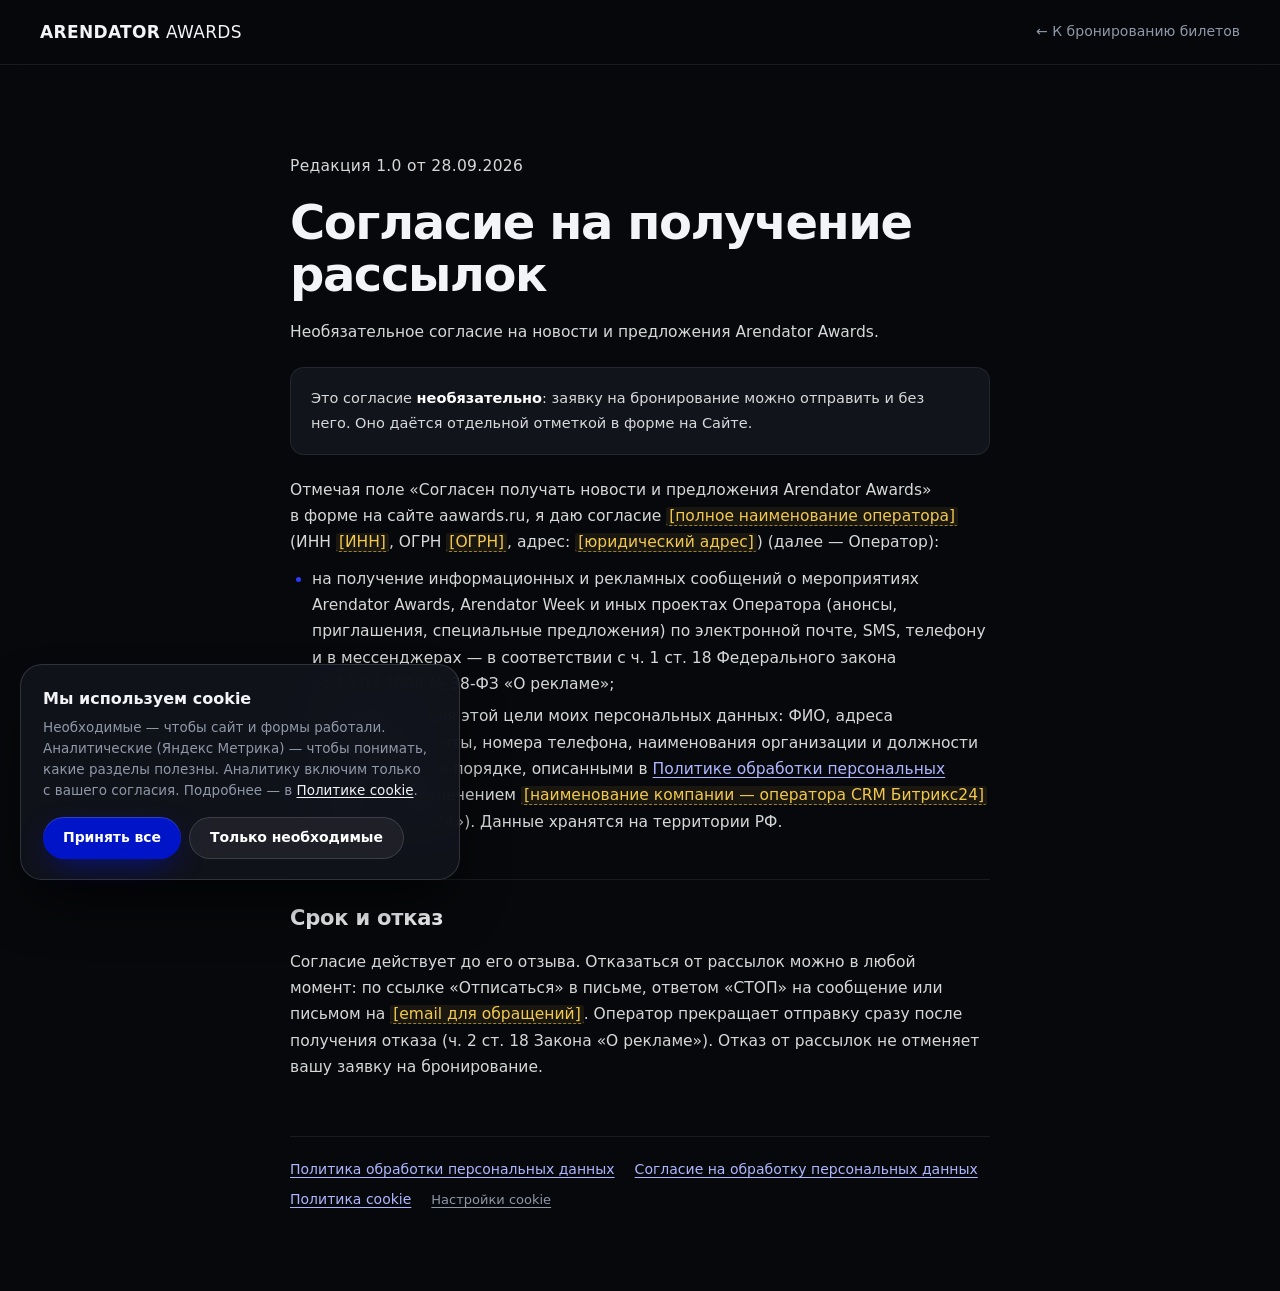
==== legal/consent-ads.html @ 848f4c1f "Выбор зоны вместо стола; персональные данные по 152-ФЗ (ред. 2025–2026) Схема: - клик по столу или ф" ====
<!doctype html>
<html lang="ru" data-legal-base="">
<head>
  <meta charset="utf-8">
  <meta name="viewport" content="width=device-width, initial-scale=1, viewport-fit=cover">
  <title>Согласие на получение рассылок — Arendator Awards</title>
  <meta name="robots" content="index, follow">
  <meta name="theme-color" content="#07080B">
  <link rel="stylesheet" href="../assets/css/style.css">
</head>
<body class="aa-body">
<div class="aa">
  <header class="aa-doc-top">
    <div class="aa-container">
      <a class="aa-nav__logo" href="../index.html"><span class="aa-nav__logo-text"><b>Arendator</b> Awards</span></a>
      <a class="aa-doc-back" href="../index.html">← К бронированию билетов</a>
    </div>
  </header>

  <main class="aa-doc">
    <p class="aa-doc__meta">Редакция <span class="aa-fill" data-op="docsVersion">[1.0]</span> от <span class="aa-fill" data-op="docsDate">[дата]</span></p>
    <h1>Согласие на&nbsp;получение рассылок</h1>
    <p class="aa-doc__lead">Необязательное согласие на&nbsp;новости и&nbsp;предложения Arendator Awards.</p>

    <div class="aa-doc__box"><p>Это согласие <strong>необязательно</strong>: заявку на&nbsp;бронирование можно отправить и&nbsp;без него. Оно даётся отдельной отметкой в&nbsp;форме на&nbsp;Сайте.</p></div>

    <p>Отмечая поле «Согласен получать новости и&nbsp;предложения Arendator Awards» в&nbsp;форме на&nbsp;сайте <span class="aa-fill" data-op="site">[aawards.ru]</span>, я даю согласие <span class="aa-fill" data-op="name">[полное наименование оператора]</span> (ИНН <span class="aa-fill" data-op="inn">[ИНН]</span>, ОГРН <span class="aa-fill" data-op="ogrn">[ОГРН]</span>, адрес: <span class="aa-fill" data-op="address">[юридический адрес]</span>) (далее — Оператор):</p>
    <ul>
      <li>на&nbsp;получение информационных и&nbsp;рекламных сообщений о&nbsp;мероприятиях Arendator Awards, Arendator Week и&nbsp;иных проектах Оператора (анонсы, приглашения, специальные предложения) по&nbsp;электронной почте, SMS, телефону и&nbsp;в&nbsp;мессенджерах — в&nbsp;соответствии с&nbsp;ч.&nbsp;1 ст.&nbsp;18 Федерального закона от&nbsp;13.03.2006 №&nbsp;38-ФЗ «О&nbsp;рекламе»;</li>
      <li>на&nbsp;обработку для этой цели моих персональных данных: ФИО, адреса электронной почты, номера телефона, наименования организации и&nbsp;должности — способами и&nbsp;в&nbsp;порядке, описанными в&nbsp;<a href="privacy.html">Политике обработки персональных данных</a>, с&nbsp;привлечением <span class="aa-fill" data-op="crmProcessor">[наименование компании — оператора CRM Битрикс24]</span> (CRM «Битрикс24»). Данные хранятся на&nbsp;территории РФ.</li>
    </ul>

    <h2>Срок и&nbsp;отказ</h2>
    <p>Согласие действует до&nbsp;его отзыва. Отказаться от&nbsp;рассылок можно в&nbsp;любой момент: по&nbsp;ссылке «Отписаться» в&nbsp;письме, ответом «СТОП» на&nbsp;сообщение или письмом на&nbsp;<span class="aa-fill" data-op="email">[email для обращений]</span>. Оператор прекращает отправку сразу после получения отказа (ч.&nbsp;2 ст.&nbsp;18 Закона «О&nbsp;рекламе»). Отказ от&nbsp;рассылок не&nbsp;отменяет вашу заявку на&nbsp;бронирование.</p>

    <nav class="aa-doc__nav" aria-label="Другие документы"><a href="privacy.html">Политика обработки персональных данных</a> <a href="consent.html">Согласие на обработку персональных данных</a> <a href="cookies.html">Политика cookie</a> <button type="button" data-cookie-settings class="aa-pick__reset" style="margin:0">Настройки cookie</button></nav>
  </main>
</div>
<script src="../assets/js/config.js"></script>
<script src="../assets/js/consent.js"></script>
</body>
</html>
---- assets/css/style.css ----
/* ==========================================================================
   ARENDATOR AWARDS — лендинг билетов
   Палитра взята из текущего сайта: фирменный синий #0015C8, чёрный #010101/#171717,
   шрифт Manrope. Сектора зала: красный / зелёный / жёлтый (по ТЗ).
   ========================================================================== */

/* Шрифт Manrope (OFL) хранится локально — без запросов к Google Fonts */
@font-face {
  font-family: 'Manrope'; font-style: normal; font-display: swap; font-weight: 200 800;
  src: url('../fonts/manrope-cyrillic-wght-normal.woff2') format('woff2-variations'), url('../fonts/manrope-cyrillic-wght-normal.woff2') format('woff2');
  unicode-range: U+0301, U+0400-045F, U+0490-0491, U+04B0-04B1, U+2116;
}
@font-face {
  font-family: 'Manrope'; font-style: normal; font-display: swap; font-weight: 200 800;
  src: url('../fonts/manrope-latin-wght-normal.woff2') format('woff2-variations'), url('../fonts/manrope-latin-wght-normal.woff2') format('woff2');
  unicode-range: U+0000-00FF, U+0131, U+0152-0153, U+02BB-02BC, U+02C6, U+02DA, U+02DC, U+0304, U+0308, U+0329, U+2000-206F, U+20AC, U+2122, U+2191, U+2193, U+2212, U+2215, U+FEFF, U+FFFD;
}

/*
   Все классы — с префиксом aa-, базовые сбросы — внутри обёртки .aa.
   Поэтому лендинг можно вставить в layout основного сайта (Bootstrap) без конфликтов:
   он не трогает шапку/подвал сайта, а стили сайта не ломают лендинг.
*/
.aa {
  /* бренд */
  --blue: #0015C8;          /* фирменный синий (кнопки на текущем сайте) */
  --blue-hi: #2A3CFF;       /* тот же синий, осветлённый для тёмного фона */
  --blue-glow: rgba(42, 60, 255, .35);

  /* поверхности */
  --bg: #07080B;
  --bg-2: #0C0E14;
  --surface: #12141C;
  --surface-2: #181B25;
  --line: rgba(255, 255, 255, .08);
  --line-2: rgba(255, 255, 255, .14);

  /* текст */
  --text: #F3F4F7;
  --muted: #9097A8;
  --dim: #5E6475;

  /* сектора зала */
  --red: #E8A0A5;     /* Бизнес — цвета взяты с утверждённой схемы рассадки */
  --green: #ADC898;   /* ВИП */
  --yellow: #FEF1AF;  /* Персональные */
  --error: #FF6B72;

  /* светлые поверхности (попап оплаты) */
  --paper: #FFFFFF;
  --ink: #010101;

  --radius: 22px;
  --radius-sm: 14px;
  --container: 1280px;
  --gutter: clamp(16px, 4vw, 40px);
  --section: clamp(80px, 10vw, 144px);

  --ease: cubic-bezier(.22, 1, .36, 1);        /* мягкий «expo out» */
  --ease-in-out: cubic-bezier(.65, 0, .35, 1);

  --font: 'Manrope', system-ui, -apple-system, 'Segoe UI', Roboto, Arial, sans-serif;
}

/* ---------- база (только внутри .aa) ---------- */
.aa-body { margin: 0; background: #07080B; }       /* только для отдельной страницы (index.html) */
html { scroll-behavior: smooth; scroll-padding-top: 84px; }
.aa {
  background: var(--bg);
  color: var(--text);
  font-family: var(--font);
  font-size: 16px;
  line-height: 1.55;
  -webkit-text-size-adjust: 100%;
  -webkit-font-smoothing: antialiased;
  -moz-osx-font-smoothing: grayscale;
  text-rendering: optimizeLegibility;
  overflow-x: clip;
}
.aa, .aa *, .aa *::before, .aa *::after { box-sizing: border-box; }
.aa [hidden] { display: none !important; }
/* :where() — нулевая специфичность: сбросы не перебивают стили формы оплаты, подгружаемой в попап */
:where(.aa) img, :where(.aa) video, :where(.aa) svg { display: block; max-width: 100%; }
:where(.aa) button { font: inherit; color: inherit; background: none; border: 0; cursor: pointer; padding: 0; }
:where(.aa) :is(h1, h2, h3, p, ol, ul, dl, dd, figure, blockquote) { margin: 0; padding: 0; }
:where(.aa) :is(ol, ul) { list-style: none; }
.aa a, .aa a:hover { color: inherit; text-decoration: none; }
.aa ::selection { background: var(--blue-hi); color: #fff; }
.aa :focus-visible { outline: 2px solid var(--blue-hi); outline-offset: 3px; border-radius: 6px; }

.aa-container { width: 100%; max-width: calc(var(--container) + var(--gutter) * 2); margin: 0 auto; padding: 0 var(--gutter); }
.aa-visually-hidden { position: absolute !important; width: 1px; height: 1px; overflow: hidden; clip: rect(0 0 0 0); white-space: nowrap; }

/* ---------- типографика ---------- */
.aa-eyebrow {
  display: inline-flex; align-items: center; gap: 10px;
  font-size: 13px; font-weight: 600; letter-spacing: .14em; text-transform: uppercase;
  color: var(--muted);
  margin-bottom: 22px;
}
.aa-eyebrow--light { color: rgba(255, 255, 255, .72); }
.aa-eyebrow .aa-dot {
  width: 8px; height: 8px; border-radius: 50%; background: var(--blue-hi);
  box-shadow: 0 0 0 0 var(--blue-glow);
  animation: pulse 2.4s var(--ease) infinite;
}
@keyframes pulse { 0% { box-shadow: 0 0 0 0 rgba(42, 60, 255, .6); } 70%, 100% { box-shadow: 0 0 0 12px rgba(42, 60, 255, 0); } }

.aa-h2 {
  font-size: clamp(34px, 5.2vw, 72px);
  line-height: 1.02;
  letter-spacing: -.035em;
  font-weight: 700;
  text-wrap: balance;
}
.aa-lead { font-size: clamp(16px, 1.35vw, 19px); line-height: 1.6; color: var(--muted); max-width: 56ch; }

.aa-section { padding: var(--section) 0; position: relative; }
.aa-section__head { margin-bottom: clamp(48px, 6vw, 80px); max-width: 880px; }
.aa-section__head .aa-lead { margin-top: 24px; }
.aa-section__head--center { text-align: center; margin-left: auto; margin-right: auto; }
.aa-section__head--row { max-width: none; display: flex; justify-content: space-between; align-items: flex-end; gap: 40px; flex-wrap: wrap; }
.aa-section__head--row > div { max-width: 760px; }
.aa-section__aside { max-width: 380px; }

/* ---------- кнопки ---------- */
.aa-btn {
  --h: 52px;
  position: relative; isolation: isolate; overflow: hidden;
  display: inline-flex; align-items: center; justify-content: center; gap: 12px;
  height: var(--h); padding: 0 28px;
  border-radius: 999px;
  font-size: 15px; font-weight: 600; letter-spacing: -.005em; white-space: nowrap;
  transition: transform .5s var(--ease), background-color .4s var(--ease), color .4s var(--ease), border-color .4s var(--ease), box-shadow .5s var(--ease);
}
.aa-btn::before { /* заливка «снизу вверх» при наведении */
  content: ""; position: absolute; inset: 0; z-index: -1;
  border-radius: inherit;
  transform: translateY(101%); transition: transform .55s var(--ease);
}
.aa-btn:hover::before { transform: translateY(0); }
.aa-btn:active { transform: scale(.98); }
.aa-btn--sm { --h: 42px; padding: 0 20px; font-size: 14px; }
.aa-btn--lg { --h: 60px; padding: 0 34px; font-size: 16px; }
.aa-btn--block { width: 100%; }

.aa-btn--primary { background: var(--blue); color: #fff; box-shadow: 0 10px 30px -10px rgba(0, 21, 200, .8), inset 0 1px 0 rgba(255, 255, 255, .18); }
.aa-btn--primary::before { background: var(--blue-hi); }
.aa-btn--primary:hover { box-shadow: 0 16px 44px -12px rgba(42, 60, 255, .9), inset 0 1px 0 rgba(255, 255, 255, .2); }

.aa-btn--light { background: var(--text); color: var(--ink); }
.aa-btn--light::before { background: #fff; }

.aa-btn--white { background: #fff; color: var(--blue); }
.aa-btn--white::before { background: var(--ink); }
.aa-btn--white:hover { color: #fff; }

.aa-btn--ghost { background: rgba(255, 255, 255, .06); color: #fff; border: 1px solid var(--line-2); backdrop-filter: blur(12px); -webkit-backdrop-filter: blur(12px); }
.aa-btn--ghost::before { background: rgba(255, 255, 255, .1); }

.aa-btn--outline { color: #fff; border: 1px solid var(--line-2); }
.aa-btn--outline::before { background: #fff; }
.aa-btn--outline:hover { color: var(--ink); border-color: #fff; }

.aa-btn__arrow { width: 18px; height: 18px; fill: none; stroke: currentColor; stroke-width: 1.8; stroke-linecap: round; stroke-linejoin: round; transition: transform .5s var(--ease); }
.aa-btn:hover .aa-btn__arrow { transform: translateX(4px); }

.aa-btn.is-loading { pointer-events: none; opacity: .7; }

/* ---------- прогресс чтения ---------- */
.aa-progress { position: fixed; inset: 0 0 auto; height: 2px; z-index: 120; pointer-events: none; }
.aa-progress span { display: block; height: 100%; width: 100%; transform-origin: 0 50%; transform: scaleX(var(--p, 0)); background: linear-gradient(90deg, var(--blue), var(--blue-hi)); }

/* ---------- навигация ---------- */
.aa-nav {
  position: fixed; inset: 0 0 auto; z-index: 100;
  transition: background-color .5s var(--ease), border-color .5s var(--ease), transform .6s var(--ease);
  border-bottom: 1px solid transparent;
}
.aa-nav.is-scrolled {
  background: rgba(7, 8, 11, .72);
  backdrop-filter: saturate(160%) blur(18px); -webkit-backdrop-filter: saturate(160%) blur(18px);
  border-bottom-color: var(--line);
}
.aa-nav.is-hidden { transform: translateY(-100%); }
.aa-nav__inner { display: flex; align-items: center; gap: 32px; height: 76px; }
.aa-nav__logo { display: inline-flex; align-items: center; gap: 12px; flex-shrink: 0; }
.aa-nav__logo-img { height: 34px; width: auto; }
.aa-nav__logo-img + .aa-nav__logo-text { display: none; }
.aa-nav__logo-text { font-size: 17px; letter-spacing: .02em; text-transform: uppercase; font-weight: 500; }
.aa-nav__logo-text b { font-weight: 800; }
.aa-nav__menu { display: flex; gap: 32px; margin-left: auto; font-size: 14px; font-weight: 500; color: rgba(255, 255, 255, .78); }
.aa-nav__menu a { position: relative; padding: 6px 0; transition: color .3s; }
.aa-nav__menu a::after { content: ""; position: absolute; left: 0; right: 0; bottom: 0; height: 1px; background: currentColor; transform: scaleX(0); transform-origin: right; transition: transform .5s var(--ease); }
.aa-nav__menu a:hover { color: #fff; }
.aa-nav__menu a:hover::after { transform: scaleX(1); transform-origin: left; }
.aa-nav__burger { display: none; width: 44px; height: 44px; position: relative; margin-left: 4px; }
.aa-nav__burger span { position: absolute; left: 11px; right: 11px; height: 1.5px; background: #fff; transition: transform .5s var(--ease), top .5s var(--ease); }
.aa-nav__burger span:first-child { top: 18px; }
.aa-nav__burger span:last-child { top: 25px; }
.aa-nav.is-open .aa-nav__burger span:first-child { top: 21.5px; transform: rotate(45deg); }
.aa-nav.is-open .aa-nav__burger span:last-child { top: 21.5px; transform: rotate(-45deg); }

/* ==========================================================================
   01 · HERO
   ========================================================================== */
.aa-hero {
  position: relative; min-height: 100vh; min-height: 100svh;
  display: flex; flex-direction: column; justify-content: flex-end;
  padding: 140px 0 0; overflow: hidden; isolation: isolate;
}
.aa-hero__media { position: absolute; inset: 0; z-index: -3; }
.aa-hero__media img {
  width: 100%; height: 100%; object-fit: cover;
  transform: scale(1.12); transform-origin: 50% 40%;
  animation: heroZoom 2.8s var(--ease) .1s forwards;
  will-change: transform;
}
@keyframes heroZoom { to { transform: scale(1.02); } }
.aa-hero__veil {
  position: absolute; inset: 0; z-index: -2;
  background:
    radial-gradient(120% 70% at 85% 0%, rgba(0, 21, 200, .38), transparent 60%),
    linear-gradient(180deg, rgba(7, 8, 11, .55) 0%, rgba(7, 8, 11, .25) 35%, rgba(7, 8, 11, .85) 78%, var(--bg) 100%);
}
.aa-hero__grain {
  position: absolute; inset: -50%; z-index: -1; opacity: .07; pointer-events: none;
  background-image: url("data:image/svg+xml,%3Csvg xmlns='http://www.w3.org/2000/svg' width='160' height='160'%3E%3Cfilter id='n'%3E%3CfeTurbulence type='fractalNoise' baseFrequency='.85' numOctaves='3' stitchTiles='stitch'/%3E%3C/filter%3E%3Crect width='100%25' height='100%25' filter='url(%23n)'/%3E%3C/svg%3E");
  animation: grain 1.2s steps(6) infinite;
}
@keyframes grain {
  0% { transform: translate(0, 0); } 20% { transform: translate(-3%, 2%); } 40% { transform: translate(2%, -3%); }
  60% { transform: translate(-2%, -1%); } 80% { transform: translate(3%, 3%); } 100% { transform: translate(0, 0); }
}
.aa-hero__content { padding-bottom: clamp(48px, 8vh, 96px); }
.aa-hero__eyebrow { color: rgba(255, 255, 255, .85); }
.aa-hero__title {
  font-size: clamp(48px, 10.4vw, 168px);
  line-height: .9; letter-spacing: -.055em; font-weight: 800;
  max-width: 12ch;
}
.aa-hero__title em {
  font-style: normal; font-weight: 300;
  background: linear-gradient(100deg, #fff 10%, #9aa4ff 60%, var(--blue-hi) 100%);
  -webkit-background-clip: text; background-clip: text; color: transparent;
}
.aa-hero__lead { margin-top: 28px; max-width: 560px; font-size: clamp(16px, 1.5vw, 20px); color: rgba(255, 255, 255, .78); line-height: 1.55; }
.aa-hero__actions { display: flex; gap: 12px; flex-wrap: wrap; margin-top: 40px; }

.aa-hero__bar {
  display: flex; align-items: center; gap: clamp(24px, 5vw, 72px);
  padding-top: 26px; padding-bottom: 30px;
  border-top: 1px solid var(--line-2);
}
.aa-hero__stat { display: flex; align-items: baseline; gap: 12px; }
.aa-hero__stat-k { font-size: clamp(20px, 2vw, 26px); font-weight: 700; letter-spacing: -.02em; }
.aa-hero__stat-v { font-size: 14px; color: var(--muted); }
.aa-hero__scroll { margin-left: auto; width: 26px; height: 42px; border: 1.5px solid rgba(255, 255, 255, .4); border-radius: 20px; position: relative; flex-shrink: 0; }
.aa-hero__scroll span { position: absolute; left: 50%; top: 8px; width: 3px; height: 8px; margin-left: -1.5px; border-radius: 2px; background: #fff; animation: scrollDot 2s var(--ease) infinite; }
@keyframes scrollDot { 0% { opacity: 0; transform: translateY(0); } 30% { opacity: 1; } 80%, 100% { opacity: 0; transform: translateY(14px); } }

/* ==========================================================================
   02 · О ПРЕМИИ
   ========================================================================== */
.aa-about__grid { display: grid; grid-template-columns: 1fr 1fr; gap: clamp(40px, 7vw, 120px); align-items: center; }
.aa-about__text .aa-lead { margin-top: 28px; }
.aa-about__text .aa-h2 { font-size: clamp(34px, 4.2vw, 60px); }
.aa-facts { display: grid; grid-template-columns: repeat(3, 1fr); margin-top: 56px; border-top: 1px solid var(--line); }
.aa-facts__item { padding: 28px 16px 0 0; }
.aa-facts__item + .aa-facts__item { padding-left: 24px; border-left: 1px solid var(--line); }
.aa-facts__num { font-size: clamp(40px, 4.6vw, 64px); font-weight: 700; letter-spacing: -.045em; line-height: 1; font-variant-numeric: tabular-nums; }
.aa-facts__item dd { color: var(--muted); font-size: 15px; margin-top: 10px; }

.aa-about__photos { position: relative; aspect-ratio: 1 / 1.08; }
.aa-ph { position: absolute; overflow: hidden; border-radius: var(--radius); background: var(--surface); }
.aa-ph img { width: 100%; height: 100%; object-fit: cover; transition: transform 1.4s var(--ease); }
.aa-ph:hover img { transform: scale(1.05); }
.aa-ph--a { inset: 0 28% 30% 0; }
.aa-ph--b { inset: 42% 0 0 36%; box-shadow: 0 40px 80px -30px rgba(0, 0, 0, .8); }
.aa-ph--c { inset: 8% 0 62% 76%; border-radius: 50%; aspect-ratio: 1; }

/* ==========================================================================
   03 · ТРИ ПРИЧИНЫ
   ========================================================================== */
.aa-reasons { background: var(--bg-2); }
.aa-reasons__list { display: grid; grid-template-columns: repeat(3, 1fr); border-top: 1px solid var(--line); }
.aa-reason {
  position: relative; padding: 40px clamp(20px, 3vw, 44px) 12px 0;
  counter-increment: reason;
}
.aa-reason + .aa-reason { padding-left: clamp(20px, 3vw, 44px); border-left: 1px solid var(--line); }
.aa-reason::before { /* синяя линия, «прорастающая» при появлении */
  content: ""; position: absolute; top: -1px; left: 0; right: 0; height: 1px;
  background: linear-gradient(90deg, var(--blue-hi), transparent);
  transform: scaleX(0); transform-origin: left; transition: transform 1.4s var(--ease) calc(var(--d, 0s) + .2s);
}
.aa-reason.is-in::before { transform: scaleX(1); }
.aa-reason__num { display: block; font-size: 14px; font-weight: 600; color: var(--blue-hi); letter-spacing: .1em; margin-bottom: 64px; }
.aa-reason__title { font-size: clamp(21px, 2vw, 28px); line-height: 1.2; letter-spacing: -.02em; font-weight: 600; }
.aa-reason__text { color: var(--muted); margin-top: 18px; max-width: 38ch; }

/* ==========================================================================
   04 · ГОСТИ (логотипы, бегущая строка)
   ========================================================================== */
.aa-guests { padding-bottom: calc(var(--section) * .8); }
.aa-marquee {
  --gap: clamp(16px, 2vw, 24px);
  overflow: hidden; position: relative;
  -webkit-mask-image: linear-gradient(90deg, transparent, #000 12%, #000 88%, transparent);
          mask-image: linear-gradient(90deg, transparent, #000 12%, #000 88%, transparent);
}
.aa-marquee__track {
  display: flex; gap: var(--gap); width: max-content;
  animation: marquee var(--dur, 40s) linear infinite;
}
.aa-marquee:hover .aa-marquee__track { animation-play-state: paused; }
@keyframes marquee { to { transform: translateX(calc(-50% - var(--gap) / 2)); } }
.aa-logo {
  flex-shrink: 0; width: clamp(180px, 18vw, 240px); height: 116px;
  display: grid; place-items: center; padding: 28px;
  border: 1px solid var(--line); border-radius: var(--radius-sm);
  background: linear-gradient(180deg, rgba(255, 255, 255, .025), rgba(255, 255, 255, 0));
  transition: border-color .5s var(--ease), background-color .5s var(--ease);
}
.aa-logo:hover { border-color: var(--line-2); background-color: rgba(255, 255, 255, .03); }
.aa-logo img { max-height: 44px; width: auto; filter: grayscale(1) brightness(1.8); opacity: .75; transition: opacity .4s, filter .4s; }
.aa-logo:hover img { opacity: 1; filter: none; }
.aa-logo span { display: none; font-size: 19px; font-weight: 800; letter-spacing: .06em; text-transform: uppercase; color: rgba(255, 255, 255, .7); text-align: center; line-height: 1.1; }
.aa-logo.is-missing img { display: none; }
.aa-logo.is-missing span { display: block; }

/* ==========================================================================
   05 · ТАЙМИНГ
   ========================================================================== */
.aa-timing { background: var(--bg-2); }
.aa-timing__grid { display: grid; grid-template-columns: 5fr 7fr; gap: clamp(40px, 6vw, 100px); align-items: start; }
.aa-timing .aa-section__head { position: sticky; top: 120px; margin-bottom: 0; }
.aa-timeline { position: relative; }
.aa-timeline::before, .aa-timeline::after {
  content: ""; position: absolute; left: 0; top: 12px; bottom: 12px; width: 1px; background: var(--line-2);
}
.aa-timeline::after { background: linear-gradient(180deg, var(--blue-hi), var(--blue)); transform-origin: top; transform: scaleY(var(--tl, 0)); box-shadow: 0 0 12px var(--blue-glow); }
.aa-timeline__item {
  position: relative; display: grid; grid-template-columns: minmax(200px, 15vw) 1fr; gap: 32px; align-items: baseline;
  padding: 36px 0 36px 40px; border-bottom: 1px solid var(--line);
}
.aa-timeline__item:first-child { padding-top: 0; }
.aa-timeline__item:last-child { border-bottom: 0; padding-bottom: 0; }
.aa-timeline__item::before {
  content: ""; position: absolute; left: -5px; top: calc(36px + .5em); width: 11px; height: 11px; border-radius: 50%;
  background: var(--bg-2); border: 1.5px solid var(--line-2); z-index: 1;
  transition: background-color .6s var(--ease), border-color .6s var(--ease), box-shadow .6s var(--ease);
}
.aa-timeline__item:first-child::before { top: .5em; }
.aa-timeline__item.is-active::before { background: var(--blue-hi); border-color: var(--blue-hi); box-shadow: 0 0 0 6px rgba(42, 60, 255, .15); }
.aa-timeline__time { font-size: clamp(44px, 5vw, 72px); font-weight: 300; letter-spacing: -.05em; line-height: 1; font-variant-numeric: tabular-nums; }
.aa-timeline__body h3 { font-size: clamp(19px, 1.7vw, 24px); font-weight: 600; letter-spacing: -.015em; line-height: 1.25; }
.aa-timeline__body p { color: var(--muted); margin-top: 8px; }

/* ==========================================================================
   06 · СХЕМА ЗАЛА — выбор стола
   ========================================================================== */
.aa-scheme__lead { margin-left: auto; margin-right: auto; }
.aa-seat { display: grid; grid-template-columns: minmax(0, 1fr) 380px; gap: 20px; align-items: start; }
.aa-seat__plan { position: relative; min-width: 0; }
.aa-seat__tools { display: flex; justify-content: space-between; align-items: center; gap: 12px; flex-wrap: wrap; margin-bottom: 12px; }
.aa-chips { display: flex; gap: 8px; flex-wrap: wrap; }
.aa-chip {
  display: inline-flex; align-items: center; gap: 8px; height: 38px; padding: 0 14px;
  border-radius: 999px; border: 1px solid var(--line-2); font-size: 13px; font-weight: 600; color: var(--muted);
  transition: background-color .35s var(--ease), color .35s var(--ease), border-color .35s var(--ease);
}
.aa-chip i { width: 10px; height: 10px; border-radius: 50%; background: var(--c); }
.aa-chip span { font-weight: 500; opacity: .7; font-variant-numeric: tabular-nums; }
.aa-chip:hover { color: #fff; border-color: rgba(255, 255, 255, .3); }
.aa-chip.is-on { background: #fff; color: var(--ink); border-color: #fff; }
.aa-zoom { display: flex; gap: 6px; }
.aa-zoom__btn { width: 38px; height: 38px; border-radius: 50%; border: 1px solid var(--line-2); font-size: 20px; line-height: 1; display: grid; place-items: center; transition: background-color .3s, color .3s; }
.aa-zoom__btn:hover { background: #fff; color: var(--ink); }
.aa-zoom__btn:disabled { opacity: .3; pointer-events: none; }

/* «бумажный» план — как утверждённая схема */
.aa-seat__viewport {
  --z: 1;
  height: min(92vh, 1100px); overflow: auto; overscroll-behavior: contain;
  border-radius: var(--radius); background: #fff;
  box-shadow: 0 40px 80px -40px rgba(0, 0, 0, .9), inset 0 0 0 1px rgba(0, 0, 0, .06);
  cursor: default; -webkit-overflow-scrolling: touch; scrollbar-width: thin;
}
.aa-seat__viewport.is-zoomed { cursor: grab; }
.aa-seat__viewport.is-dragging { cursor: grabbing; user-select: none; }
.aa-plan { display: block; height: calc(100% * var(--z)); width: auto; max-width: none; margin: 0 auto; font-family: Arial, Helvetica, sans-serif; transition: height .5s var(--ease); }
.aa-plan__welcome { fill: #F0F0F0; }
.aa-plan__bar { fill: #F0F0F0; stroke: #2B2B2B; stroke-width: 2.4; stroke-linejoin: round; }
.aa-plan__wall { fill: none; stroke: #333; stroke-width: 2.2; stroke-linejoin: miter; }
.aa-plan__thin { fill: none; stroke: #555; stroke-width: 1.1; }
.aa-plan__arrow { fill: none; stroke: #222; stroke-width: 1.6; stroke-linecap: round; stroke-linejoin: round; }
.aa-plan__zone { fill: #222; font-size: 14.5px; }
.aa-plan__big { fill: #111; font-size: 22px; }
.aa-plan__big--sm { font-size: 16px; }
.aa-plan__stage { fill: #111; font-size: 14px; }
.aa-plan__legend text { fill: #222; font-size: 8.5px; }
.aa-plan__cap text { fill: #333; font-size: 8.4px; dominant-baseline: middle; }
.aa-plan__cap line { stroke: #8A8A8A; stroke-width: 1.2; }

.aa-t { cursor: pointer; outline: none; transition: opacity .45s var(--ease); }
.aa-t__shape { transition: stroke-width .3s var(--ease), filter .3s var(--ease); stroke: transparent; stroke-width: 0; }
.aa-t__num { fill: #1A1A1A; font-size: 11px; text-anchor: middle; dominant-baseline: central; pointer-events: none; }
/* подсветка целой зоны: при наведении — мягко, при выборе — ярко */
.aa-t__ring { fill: none; stroke: var(--blue); stroke-width: 0; opacity: 0; transition: opacity .35s var(--ease), stroke-width .35s var(--ease); pointer-events: none; }
.aa-t.is-hover .aa-t__ring, .aa-t:focus-visible .aa-t__ring { opacity: .45; stroke-width: 2; }
.aa-t.is-zone .aa-t__ring { opacity: 1; stroke-width: 2.6; animation: ring 2.2s var(--ease) infinite; }
@keyframes ring { 0%, 100% { stroke-opacity: 1; } 50% { stroke-opacity: .4; } }
/* «Места закончились» — фиолетовые столы */
.aa-t.is-booked .aa-t__ring { stroke: #7B5FC7; }
.aa-plan.has-zone .aa-t:not(.is-zone) { opacity: .2; }
.aa-plan.has-zone .aa-plan__cap { opacity: .35; transition: opacity .4s; }

.aa-plan-tip {
  position: absolute; z-index: 5; pointer-events: none; transform: translate(-50%, calc(-100% - 12px));
  padding: 8px 12px; border-radius: 10px; background: #0B0D14; color: #fff; font-size: 13px; line-height: 1.35; white-space: nowrap;
  box-shadow: 0 12px 30px -8px rgba(0, 0, 0, .6); border: 1px solid var(--line-2);
}
.aa-plan-tip b { font-weight: 700; }
.aa-plan-tip small { display: block; color: var(--muted); font-size: 12px; }
.aa-scheme__note { font-size: 13px; color: var(--dim); margin-top: 12px; }

/* боковая панель */
.aa-seat__side { position: sticky; top: 96px; display: flex; flex-direction: column; gap: 12px; }
.aa-pick { border-radius: var(--radius); border: 1px solid var(--line); background: var(--surface); padding: 26px; min-height: 250px; display: flex; flex-direction: column; justify-content: center; }
.aa-pick__empty { display: flex; flex-direction: column; align-items: center; text-align: center; gap: 16px; color: var(--muted); font-size: 14px; }
.aa-pick__empty svg { width: 56px; height: 56px; fill: none; stroke: var(--blue-hi); stroke-width: 1.5; }
.aa-pick__empty svg circle:last-child { transform-origin: center; animation: spinSlow 12s linear infinite; }
@keyframes spinSlow { to { transform: rotate(360deg); } }
.aa-pick__empty b { display: block; color: var(--text); font-size: 17px; margin-bottom: 6px; }
.aa-pick__full { display: flex; flex-direction: column; gap: 10px; animation: pickIn .6s var(--ease); }
@keyframes pickIn { from { opacity: 0; transform: translateY(10px); } to { opacity: 1; transform: none; } }
.aa-pick__zone { display: inline-flex; align-items: center; gap: 8px; font-size: 13px; font-weight: 600; color: var(--muted); letter-spacing: .04em; }
.aa-pick__zone i { width: 12px; height: 12px; border-radius: 50%; background: var(--c); }
.aa-pick__title { font-size: 38px; font-weight: 800; letter-spacing: -.04em; line-height: 1; margin: 4px 0 8px; font-variant-numeric: tabular-nums; }
.aa-pick__title small { display: block; font-size: 13px; font-weight: 500; letter-spacing: 0; color: var(--muted); margin-top: 8px; }
.aa-pick__list { margin-bottom: 10px; }
.aa-pick__list div { display: flex; justify-content: space-between; gap: 12px; padding: 11px 0; border-bottom: 1px dashed var(--line); font-size: 14px; }
.aa-pick__list dt { color: var(--muted); }
.aa-pick__list dd { font-weight: 600; text-align: right; }
.aa-pick__reset { font-size: 13px; color: var(--muted); text-decoration: underline; text-underline-offset: 3px; margin-top: 4px; align-self: center; }
.aa-pick__reset:hover { color: #fff; }

.aa-zlist { display: flex; flex-direction: column; border-radius: var(--radius); border: 1px solid var(--line); overflow: hidden; }
.aa-zlist li { display: grid; grid-template-columns: 14px 1fr auto; gap: 14px; align-items: center; padding: 14px 18px; }
.aa-zlist li + li { border-top: 1px solid var(--line); }
.aa-zlist i { width: 14px; height: 14px; border-radius: 50%; background: var(--c); }
.aa-zlist__sold { background: linear-gradient(90deg, rgba(185, 163, 227, .08), transparent 70%); }

/* метка «Аншлаг» */
.aa-soldtag {
  display: inline-flex; align-items: center; gap: 7px; align-self: flex-start; white-space: nowrap;
  padding: 5px 12px 5px 10px; border-radius: 999px;
  font-size: 11.5px; font-weight: 700; letter-spacing: .14em; text-transform: uppercase;
  color: #E4D9FF; background: rgba(185, 163, 227, .14); border: 1px solid rgba(185, 163, 227, .45);
}
.aa-soldtag::before { content: ""; width: 7px; height: 7px; border-radius: 50%; background: #B9A3E3; box-shadow: 0 0 10px #B9A3E3; }
.aa-pick__sold { display: flex; flex-direction: column; gap: 10px; animation: pickIn .6s var(--ease); }
.aa-pick__title--sold {
  font-size: 30px; line-height: 1.05; margin-top: 6px;
  background: linear-gradient(100deg, #fff 20%, #CDB9F5 70%, #B9A3E3); -webkit-background-clip: text; background-clip: text; color: transparent;
}
.aa-pick__title--sold small { -webkit-text-fill-color: var(--muted); color: var(--muted); font-size: 14px; line-height: 1.45; }
.aa-btn--disabled, .aa-btn--disabled:hover { background: rgba(185, 163, 227, .1); color: #B8ABD6; border: 1px dashed rgba(185, 163, 227, .45); cursor: not-allowed; box-shadow: none; transform: none; }
.aa-btn--disabled::before { display: none; }
.aa-pick__more { align-self: center; font-size: 14px; font-weight: 600; color: #CDB9F5; margin-top: 4px; transition: color .3s; }
.aa-pick__more:hover { color: #fff; }
.aa-zlist b { display: block; font-size: 14px; font-weight: 600; }
.aa-zlist small { display: block; font-size: 12.5px; color: var(--muted); line-height: 1.4; margin-top: 2px; }
.aa-zlist span { font-size: 14px; font-weight: 700; white-space: nowrap; }

.aa-seatbar { display: none; }

/* ==========================================================================
   07 · ПАКЕТЫ
   ========================================================================== */
.aa-cards { display: grid; grid-template-columns: repeat(4, 1fr); gap: 16px; align-items: stretch; }
.aa-card {
  --mx: 50%; --my: 0%;
  position: relative; isolation: isolate;
  display: flex; flex-direction: column;
  padding: 30px 26px 26px;
  border-radius: var(--radius);
  background: var(--surface);
  border: 1px solid var(--line);
  transition: transform .7s var(--ease), border-color .5s var(--ease), box-shadow .7s var(--ease);
}
.aa-card:hover { transform: translateY(-6px); border-color: var(--line-2); box-shadow: 0 40px 80px -40px rgba(0, 0, 0, .9); }
.aa-card__glow { /* световое пятно за курсором */
  position: absolute; inset: 0; z-index: -1; border-radius: inherit; pointer-events: none;
  background: radial-gradient(420px circle at var(--mx) var(--my), rgba(255, 255, 255, .07), transparent 45%);
  opacity: 0; transition: opacity .5s var(--ease);
}
.aa-card:hover .aa-card__glow { opacity: 1; }
.aa-card.is-flash { animation: flash 1.6s var(--ease); }
@keyframes flash { 0%, 100% { box-shadow: 0 0 0 0 rgba(42, 60, 255, 0); } 25% { box-shadow: 0 0 0 3px rgba(42, 60, 255, .8), 0 0 60px -10px var(--blue-hi); } }

.aa-card--featured {
  background:
    radial-gradient(120% 80% at 50% 0%, rgba(42, 60, 255, .35), transparent 60%),
    linear-gradient(180deg, #0B1060 0%, #0A0C22 55%, var(--surface) 100%);
  border-color: rgba(42, 60, 255, .5);
}
.aa-card--featured::before { /* бегущая по контуру подсветка */
  content: ""; position: absolute; inset: -1px; border-radius: inherit; padding: 1px; z-index: -1;
  background: conic-gradient(from var(--angle, 0deg), transparent 0 70%, rgba(154, 164, 255, .9) 80%, transparent 90%);
  -webkit-mask: linear-gradient(#000 0 0) content-box, linear-gradient(#000 0 0);
  -webkit-mask-composite: xor; mask-composite: exclude;
  animation: spin 6s linear infinite;
}
@property --angle { syntax: '<angle>'; initial-value: 0deg; inherits: false; }
@keyframes spin { to { --angle: 360deg; } }

.aa-card__head { padding-bottom: 24px; border-bottom: 1px solid var(--line); }
.aa-card__tag { display: inline-flex; padding: 6px 12px; border-radius: 999px; font-size: 12px; font-weight: 600; letter-spacing: .04em; background: var(--blue-hi); color: #fff; }
.aa-card__tag--muted { background: rgba(255, 255, 255, .06); color: var(--muted); }
.aa-card__name { font-size: 22px; font-weight: 700; letter-spacing: -.02em; margin-top: 22px; line-height: 1.2; min-height: 2.4em; }
.aa-card__price { margin-top: 14px; font-size: 18px; font-weight: 500; color: var(--muted); }
.aa-card__price span { font-size: clamp(32px, 2.6vw, 40px); font-weight: 800; color: var(--text); letter-spacing: -.04em; font-variant-numeric: tabular-nums; }
.aa-card__price--req { font-size: clamp(28px, 2.3vw, 34px); font-weight: 800; color: var(--text); letter-spacing: -.035em; line-height: 1.17; }
.aa-card__list { flex: 1; padding: 12px 0 28px; }
.aa-card__list li { display: flex; justify-content: space-between; gap: 12px; padding: 13px 0; border-bottom: 1px dashed var(--line); font-size: 14px; }
.aa-card__list li:last-child { border-bottom: 0; }
.aa-card__list span { color: var(--muted); }
.aa-card__list b { font-weight: 600; text-align: right; display: inline-flex; align-items: center; gap: 8px; }
.aa-card__list b.is-no, td.is-no { color: var(--dim); font-weight: 500; }
.aa-card__req { flex: 1; padding: 28px 0; }
.aa-card__req p { font-size: 17px; font-weight: 600; line-height: 1.35; }
.aa-card__req small { display: block; color: var(--muted); font-size: 14px; margin-top: 12px; line-height: 1.5; }
.aa-sdot { display: inline-block; width: 10px; height: 10px; border-radius: 50%; background: var(--c); box-shadow: 0 0 10px -1px var(--c); flex-shrink: 0; }

/* сравнительная таблица */
.aa-compare { margin-top: clamp(64px, 8vw, 112px); }
.aa-compare__title { font-size: clamp(24px, 2.4vw, 32px); font-weight: 700; letter-spacing: -.025em; margin-bottom: 28px; }
.aa-compare__scroll { overflow-x: auto; border: 1px solid var(--line); border-radius: var(--radius); -webkit-overflow-scrolling: touch; }
.aa-compare__table { width: 100%; min-width: 760px; border-collapse: collapse; font-size: 15px; table-layout: fixed; }
.aa-compare__table col:first-child, .aa-compare__table thead th:first-child { width: 18%; }
.aa-compare__table th, .aa-compare__table td { padding: 20px 22px; text-align: left; border-bottom: 1px solid var(--line); vertical-align: middle; }
.aa-compare__table thead th { font-size: 13px; font-weight: 700; letter-spacing: .12em; text-transform: uppercase; color: var(--muted); padding-top: 24px; padding-bottom: 24px; }
.aa-compare__table tbody th { font-weight: 500; color: var(--muted); white-space: nowrap; }
.aa-compare__table tbody tr { transition: background-color .3s; }
.aa-compare__table tbody tr:hover { background: rgba(255, 255, 255, .02); }
.aa-compare__table tfoot th, .aa-compare__table tfoot td { border-bottom: 0; }
.aa-compare__table td .aa-sdot { margin-right: 10px; vertical-align: -1px; }
.aa-compare__table .is-featured { background: rgba(42, 60, 255, .07); }
.aa-compare__table thead .is-featured { color: #fff; background: rgba(42, 60, 255, .16); }
.aa-compare__table th:first-child { position: sticky; left: 0; background: var(--bg); z-index: 1; }
.aa-compare__req { text-align: center !important; }
.aa-compare__req span { display: inline-block; padding: 14px 18px; border: 1px dashed var(--line-2); border-radius: var(--radius-sm); color: var(--muted); font-size: 14px; line-height: 1.4; }

/* ==========================================================================
   08 · КАК ПРОХОДИТ (bento)
   ========================================================================== */
.aa-bento { display: grid; grid-template-columns: repeat(4, 1fr); grid-auto-rows: clamp(180px, 19vw, 280px); gap: 12px; }
.aa-bento__item { position: relative; overflow: hidden; border-radius: var(--radius); background: var(--surface); }
.aa-bento__item img, .aa-bento__item video { width: 100%; height: 100%; object-fit: cover; transition: transform 1.6s var(--ease), filter 1s var(--ease); }
.aa-bento__item:hover img, .aa-bento__item:hover video { transform: scale(1.06); }
.aa-bento__item--video { grid-column: span 2; grid-row: span 2; }
.aa-bento__item--tall { grid-row: span 2; }
.aa-bento__item--wide { grid-column: span 2; }
.aa-bento__item figcaption {
  position: absolute; left: 20px; bottom: 18px; padding: 8px 14px; border-radius: 999px;
  font-size: 13px; font-weight: 600; background: rgba(7, 8, 11, .55); backdrop-filter: blur(10px); -webkit-backdrop-filter: blur(10px);
}

/* ==========================================================================
   09 · ОТЗЫВЫ
   ========================================================================== */
.aa-reviews { background: var(--bg-2); overflow: hidden; }
.aa-slider-nav { display: flex; gap: 10px; }
.aa-slider-nav__btn { width: 54px; height: 54px; border-radius: 50%; border: 1px solid var(--line-2); display: grid; place-items: center; transition: background-color .4s var(--ease), border-color .4s var(--ease), transform .4s var(--ease); }
.aa-slider-nav__btn:hover { background: #fff; border-color: #fff; color: var(--ink); }
.aa-slider-nav__btn:disabled { opacity: .3; pointer-events: none; }
.aa-slider-nav__btn svg { width: 20px; height: 20px; fill: none; stroke: currentColor; stroke-width: 1.8; stroke-linecap: round; stroke-linejoin: round; }
.aa-reviews__track {
  display: flex; gap: 16px; overflow-x: auto; scroll-snap-type: x mandatory; scrollbar-width: none;
  padding: 0 max(var(--gutter), calc((100vw - var(--container)) / 2)) 8px;
  scroll-padding: 0 max(var(--gutter), calc((100vw - var(--container)) / 2));
}
.aa-reviews__track::-webkit-scrollbar { display: none; }
.aa-review {
  flex: 0 0 clamp(290px, 36vw, 470px); scroll-snap-align: start;
  display: flex; flex-direction: column; gap: 32px;
  padding: clamp(28px, 3vw, 40px); border-radius: var(--radius);
  background: var(--surface); border: 1px solid var(--line);
}
.aa-review__q { width: 34px; height: 26px; fill: var(--blue-hi); }
.aa-review__text { font-size: clamp(16px, 1.3vw, 18px); line-height: 1.6; flex: 1; color: rgba(255, 255, 255, .88); }
.aa-review__author { display: flex; align-items: center; gap: 14px; padding-top: 24px; border-top: 1px solid var(--line); }
.aa-review__author b { display: block; font-size: 15px; }
.aa-review__author small { display: block; font-size: 13px; color: var(--muted); margin-top: 2px; }
.aa-review__ava { width: 48px; height: 48px; border-radius: 50%; overflow: hidden; flex-shrink: 0; background: linear-gradient(135deg, var(--blue), var(--blue-hi)); }
.aa-review__ava img { width: 100%; height: 100%; object-fit: cover; }

/* ==========================================================================
   10 · ТАЙМЕР
   ========================================================================== */
.aa-countdown { position: relative; overflow: hidden; isolation: isolate; padding: var(--section) 0; background: var(--blue); text-align: center; }
.aa-countdown__bg {
  position: absolute; inset: -20%; z-index: -1;
  background:
    radial-gradient(40% 50% at 20% 30%, rgba(90, 110, 255, .8), transparent 70%),
    radial-gradient(35% 45% at 80% 70%, rgba(0, 8, 90, .9), transparent 70%),
    radial-gradient(30% 40% at 70% 20%, rgba(120, 140, 255, .45), transparent 70%);
  filter: blur(40px);
  animation: aurora 18s var(--ease-in-out) infinite alternate;
}
@keyframes aurora { 0% { transform: translate3d(0, 0, 0) rotate(0); } 100% { transform: translate3d(-6%, 4%, 0) rotate(8deg); } }
.aa-countdown__inner { display: flex; flex-direction: column; align-items: center; }
.aa-countdown__title { color: #fff; }
.aa-timer { display: flex; align-items: flex-start; justify-content: center; gap: clamp(8px, 2vw, 28px); margin: clamp(40px, 5vw, 64px) 0 clamp(48px, 5vw, 64px); }
.aa-timer__cell { display: flex; flex-direction: column; align-items: center; min-width: clamp(64px, 12vw, 170px); }
.aa-timer__num {
  font-size: clamp(52px, 11vw, 160px); line-height: .9; font-weight: 300; letter-spacing: -.06em;
  font-variant-numeric: tabular-nums; color: #fff;
  display: inline-block;
}
.aa-timer__num.is-tick { animation: tick .6s var(--ease); }
@keyframes tick { 0% { opacity: .2; transform: translateY(-.12em); filter: blur(4px); } 100% { opacity: 1; transform: none; filter: none; } }
.aa-timer__lbl { margin-top: 14px; font-size: clamp(11px, 1vw, 14px); font-weight: 600; letter-spacing: .16em; text-transform: uppercase; color: rgba(255, 255, 255, .7); }
.aa-timer__sep { font-size: clamp(40px, 8vw, 120px); line-height: .9; font-weight: 200; color: rgba(255, 255, 255, .35); }
.aa-timer.is-done .aa-timer__num { opacity: .5; }

/* ==========================================================================
   11 · ОФОРМЛЕНИЕ БИЛЕТА
   ========================================================================== */
.aa-steps { display: grid; grid-template-columns: repeat(3, 1fr); gap: 16px; counter-reset: step; }
.aa-step { padding: 32px; border: 1px solid var(--line); border-radius: var(--radius); background: var(--bg-2); }
.aa-step__num { display: grid; place-items: center; width: 44px; height: 44px; border-radius: 50%; border: 1px solid var(--line-2); font-weight: 700; margin-bottom: 40px; }
.aa-step h3 { font-size: 21px; font-weight: 600; letter-spacing: -.015em; }
.aa-step p { color: var(--muted); margin-top: 10px; font-size: 15px; }
.aa-order__cta {
  margin-top: 16px; padding: clamp(28px, 4vw, 56px);
  display: flex; justify-content: space-between; align-items: center; gap: 32px; flex-wrap: wrap;
  border-radius: var(--radius);
  background: radial-gradient(80% 140% at 100% 0%, rgba(42, 60, 255, .3), transparent 60%), var(--surface);
  border: 1px solid var(--line);
}
.aa-order__cta h3 { font-size: clamp(26px, 2.6vw, 36px); font-weight: 700; letter-spacing: -.03em; }
.aa-order__cta p { color: var(--muted); margin-top: 10px; max-width: 52ch; }
.aa-order__actions { display: flex; gap: 12px; flex-wrap: wrap; }

/* ---------- футер ---------- */
.aa-footer { border-top: 1px solid var(--line); padding: 40px 0 48px; }
.aa-footer__inner { display: grid; grid-template-columns: auto 1fr; gap: 14px 40px; align-items: center; font-size: 13px; color: var(--dim); }
.aa-footer__copy { justify-self: end; text-align: right; }
.aa-footer__docs { grid-column: 1 / -1; display: flex; flex-wrap: wrap; gap: 8px 22px; padding-top: 18px; border-top: 1px solid var(--line); }
.aa-footer__docs a, .aa-footer__docs button { color: var(--muted); font-size: 13px; text-decoration: underline; text-decoration-color: rgba(255, 255, 255, .2); text-underline-offset: 3px; transition: color .3s, text-decoration-color .3s; }
.aa-footer__docs a:hover, .aa-footer__docs button:hover { color: #fff; text-decoration-color: currentColor; }
.aa-footer__op { grid-column: 1 / -1; font-size: 12px; line-height: 1.6; }

/* незаполненные реквизиты оператора — видно, что нужно заполнить */
.aa-fill:not(.is-filled) { color: #F2C94C; background: rgba(242, 201, 76, .08); border-bottom: 1px dashed rgba(242, 201, 76, .6); padding: 0 3px; border-radius: 3px; }

/* ---------- мобильная плавающая кнопка ---------- */
.aa-sticky-cta { display: none; }

/* ==========================================================================
   МЕДИА-ЗАГЛУШКИ (пока нет фото)
   ========================================================================== */
[data-media].is-missing {
  background:
    radial-gradient(80% 80% at 30% 20%, rgba(42, 60, 255, .28), transparent 60%),
    linear-gradient(135deg, #151827, #0B0D14);
}
[data-media].is-missing:not(.aa-logo):not(.aa-review__ava):not(.aa-hero__media)::after {
  content: attr(data-label); position: absolute; inset: 0; display: grid; place-items: center;
  font-size: 12px; font-weight: 700; letter-spacing: .18em; text-transform: uppercase; color: rgba(255, 255, 255, .28);
}
[data-media].is-missing img.is-broken { opacity: 0; }
.aa-logo.is-missing, .aa-review__ava.is-missing { background: none; }
.aa-review__ava.is-missing { background: linear-gradient(135deg, var(--blue), var(--blue-hi)); }
.aa-hero__media.is-missing { background: radial-gradient(70% 60% at 70% 30%, rgba(0, 21, 200, .6), transparent 70%), #07080B; }

/* ==========================================================================
   ПОПАПЫ
   ========================================================================== */
.aa-modal { position: fixed; inset: 0; z-index: 200; display: grid; place-items: center; padding: 16px; visibility: hidden; pointer-events: none; }
.aa-modal.is-open { visibility: visible; pointer-events: auto; }
.aa-modal__overlay { position: absolute; inset: 0; background: rgba(3, 4, 8, .72); backdrop-filter: blur(8px); -webkit-backdrop-filter: blur(8px); opacity: 0; transition: opacity .5s var(--ease); }
.aa-modal.is-open .aa-modal__overlay { opacity: 1; }
.aa-modal__dialog {
  position: relative; width: min(600px, 100%); max-height: calc(100vh - 32px); max-height: calc(100dvh - 32px); overflow: auto;
  border-radius: calc(var(--radius) + 4px); background: var(--surface); border: 1px solid var(--line-2);
  box-shadow: 0 60px 120px -40px rgba(0, 0, 0, .9);
  opacity: 0; transform: translateY(24px) scale(.98);
  transition: opacity .5s var(--ease), transform .7s var(--ease);
  overscroll-behavior: contain;
}
.aa-modal.is-open .aa-modal__dialog { opacity: 1; transform: none; }
.aa-modal__dialog:focus { outline: none; }
.aa-modal__close { position: sticky; top: 14px; float: right; margin: 14px 14px 0 0; z-index: 3; width: 44px; height: 44px; border-radius: 50%; display: grid; place-items: center; background: rgba(255, 255, 255, .08); transition: background-color .3s, transform .5s var(--ease); }
.aa-modal__close:hover { transform: rotate(90deg); }
.aa-modal__close svg { width: 20px; height: 20px; fill: none; stroke: currentColor; stroke-width: 1.8; stroke-linecap: round; }
.aa-modal__content { padding: clamp(28px, 4vw, 44px); }
.aa-modal__loader { position: absolute; inset: 0; display: none; place-items: center; z-index: 2; background: inherit; border-radius: inherit; }
.aa-modal__loader span { width: 36px; height: 36px; border-radius: 50%; border: 2px solid rgba(0, 21, 200, .15); border-top-color: var(--blue); animation: rot .8s linear infinite; }
.aa-modal.is-loading .aa-modal__loader { display: grid; }
@keyframes rot { to { transform: rotate(360deg); } }
html.aa-modal-lock, html.aa-modal-lock body { overflow: hidden; }


/* форма запроса */
.aa-rform__title { font-size: clamp(26px, 3vw, 34px); font-weight: 700; letter-spacing: -.03em; line-height: 1.1; }
.aa-rform__sub { color: var(--muted); margin-top: 12px; }
.aa-rform__grid { display: grid; grid-template-columns: 1fr 1fr; gap: 12px; margin: 28px 0 20px; }
.aa-rform__hp { position: absolute; left: -9999px; opacity: 0; }
.aa-rform__label { display: block; font-size: 12px; font-weight: 600; letter-spacing: .12em; text-transform: uppercase; color: var(--muted); margin-bottom: 10px; padding: 0; }
.aa-rform__booking { display: flex; flex-direction: column; gap: 20px; margin-top: 26px; }
.aa-rform.is-question .aa-rform__booking { display: none; }
.aa-rform__fine { font-size: 12.5px; color: var(--dim); text-align: center; margin-top: 12px; }

/* выбор формата */
.aa-packs { display: grid; grid-template-columns: repeat(4, 1fr); gap: 8px; border: 0; margin: 0; padding: 0; min-width: 0; }
.aa-packs legend { grid-column: 1 / -1; }
.aa-pack { position: relative; cursor: pointer; }
.aa-pack input { position: absolute; opacity: 0; pointer-events: none; }
.aa-pack span {
  display: flex; flex-direction: column; gap: 4px; height: 100%; padding: 12px 12px 11px;
  border-radius: 12px; border: 1px solid var(--line-2); background: rgba(255, 255, 255, .02);
  transition: border-color .3s var(--ease), background-color .3s var(--ease), box-shadow .3s var(--ease);
}
.aa-pack i { width: 10px; height: 10px; border-radius: 50%; background: var(--c); margin-bottom: 4px; }
.aa-pack i.is-table { background: none; border: 1.5px dashed var(--muted); }
.aa-pack b { font-size: 14px; font-weight: 700; line-height: 1.2; }
.aa-pack small { font-size: 12px; color: var(--muted); font-variant-numeric: tabular-nums; }
.aa-pack:hover span { border-color: rgba(255, 255, 255, .3); }
.aa-pack input:checked + span { border-color: var(--blue-hi); background: rgba(42, 60, 255, .1); box-shadow: 0 0 0 3px rgba(42, 60, 255, .18); }
.aa-pack input:focus-visible + span { outline: 2px solid var(--blue-hi); outline-offset: 2px; }

/* гости и сумма */
.aa-gcount { display: flex; justify-content: space-between; align-items: flex-end; gap: 16px; flex-wrap: wrap; }
.aa-stepper { display: inline-flex; align-items: center; border: 1px solid var(--line-2); border-radius: 999px; overflow: hidden; }
.aa-stepper button { width: 44px; height: 44px; font-size: 20px; line-height: 1; transition: background-color .25s; }
.aa-stepper button:hover { background: rgba(255, 255, 255, .08); }
.aa-stepper input { width: 48px; height: 44px; border: 0; background: none; color: var(--text); font: inherit; font-size: 17px; font-weight: 700; text-align: center; outline: none; font-variant-numeric: tabular-nums; }
.aa-gcount__total { text-align: right; }
.aa-gcount__total b { display: block; font-size: 26px; font-weight: 800; letter-spacing: -.03em; line-height: 1.1; font-variant-numeric: tabular-nums; }
.aa-gcount__total small { display: block; font-size: 12.5px; color: var(--muted); margin-top: 4px; }
.aa-field { position: relative; display: block; }
.aa-field--full { grid-column: 1 / -1; }
.aa-field input, .aa-field textarea {
  width: 100%; padding: 26px 16px 10px; border-radius: 12px;
  background: rgba(255, 255, 255, .03); border: 1px solid var(--line-2); color: var(--text);
  font: inherit; font-size: 15px; outline: none; resize: vertical;
  transition: border-color .3s, background-color .3s, box-shadow .3s;
}
.aa-field input { height: 58px; }
.aa-field span { position: absolute; left: 17px; top: 19px; font-size: 15px; color: var(--muted); pointer-events: none; transform-origin: left top; transition: transform .35s var(--ease), color .3s; }
.aa-field input:focus, .aa-field textarea:focus { border-color: var(--blue-hi); background: rgba(42, 60, 255, .05); box-shadow: 0 0 0 4px rgba(42, 60, 255, .15); }
.aa-field input:focus + span, .aa-field input:not(:placeholder-shown) + span,
.aa-field textarea:focus + span, .aa-field textarea:not(:placeholder-shown) + span { transform: translateY(-10px) scale(.78); color: var(--blue-hi); }
.aa-field.is-invalid input { border-color: var(--error); }
.aa-check { display: flex; gap: 12px; align-items: flex-start; font-size: 13px; color: var(--muted); cursor: pointer; margin-bottom: 24px; }
.aa-check input { position: absolute; opacity: 0; }
.aa-check i { flex-shrink: 0; width: 20px; height: 20px; border-radius: 6px; border: 1px solid var(--line-2); display: grid; place-items: center; transition: background-color .3s, border-color .3s; margin-top: 1px; }
.aa-check i::after { content: ""; width: 10px; height: 6px; border: 2px solid #fff; border-top: 0; border-right: 0; transform: rotate(-45deg) translate(1px, -1px) scale(0); transition: transform .3s var(--ease); }
.aa-check input:checked + i { background: var(--blue); border-color: var(--blue); }
.aa-check input:checked + i::after { transform: rotate(-45deg) translate(1px, -1px) scale(1); }
.aa-check input:focus-visible + i { outline: 2px solid var(--blue-hi); outline-offset: 2px; }
.aa-check a { text-decoration: underline; text-underline-offset: 2px; color: var(--text); }
.aa-consents { display: flex; flex-direction: column; gap: 12px; margin: 4px 0 20px; }
.aa-consents .aa-check { margin-bottom: 0; }
.aa-consents__note { font-size: 12.5px; color: var(--dim); line-height: 1.5; }
.aa-consents__note a { color: var(--muted); text-decoration: underline; text-underline-offset: 2px; }
.aa-check.is-invalid i { border-color: var(--error); box-shadow: 0 0 0 3px rgba(255, 107, 114, .18); }
.aa-check.is-invalid span { color: #FFB3B7; }
.aa-rform__error { color: var(--error); font-size: 14px; margin: -8px 0 16px; }
.aa-rform__done { text-align: center; padding: 24px 0 8px; }
.aa-rform__done h3 { font-size: 26px; font-weight: 700; letter-spacing: -.02em; margin-top: 24px; }
.aa-rform__done p { color: var(--muted); margin: 10px 0 28px; }
.aa-rform__check { width: 72px; height: 72px; margin: 0 auto; border-radius: 50%; background: var(--blue); display: grid; place-items: center; box-shadow: 0 20px 50px -10px var(--blue-glow); }
.aa-rform__check svg { width: 34px; height: 34px; fill: none; stroke: #fff; stroke-width: 2.2; stroke-linecap: round; stroke-linejoin: round; stroke-dasharray: 30; stroke-dashoffset: 30; }
.aa-rform__done:not([hidden]) .aa-rform__check svg { animation: draw .8s var(--ease) .2s forwards; }
@keyframes draw { to { stroke-dashoffset: 0; } }

/* ==========================================================================
   АНИМАЦИИ ПОЯВЛЕНИЯ (работают только при включённом JS)
   ========================================================================== */
.aa-js [data-reveal] { opacity: 0; transform: translate3d(0, 36px, 0); filter: blur(6px); transition: opacity 1.1s var(--ease) var(--d, 0s), transform 1.2s var(--ease) var(--d, 0s), filter 1.1s var(--ease) var(--d, 0s); }
.aa-js [data-reveal].is-in { opacity: 1; transform: none; filter: none; }

.aa-js [data-reveal="clip"] { opacity: 1; filter: none; transform: none; clip-path: inset(18% 0 18% 0 round var(--radius)); transition: clip-path 1.5s var(--ease) var(--d, 0s); }
.aa-js [data-reveal="clip"] img, .aa-js [data-reveal="clip"] video { transform: scale(1.25); transition: transform 1.8s var(--ease) var(--d, 0s); }
.aa-js [data-reveal="clip"].is-in { clip-path: inset(0 0 0 0 round var(--radius)); }
.aa-js [data-reveal="clip"].is-in img, .aa-js [data-reveal="clip"].is-in video { transform: scale(1); }
.aa-js .aa-ph--c[data-reveal="clip"] { clip-path: circle(0% at 50% 50%); }
.aa-js .aa-ph--c[data-reveal="clip"].is-in { clip-path: circle(50% at 50% 50%); }

/* заголовки: слова «выезжают» из-под маски */
.aa-split-word { display: inline-block; overflow: hidden; vertical-align: top; padding-bottom: .08em; margin-bottom: -.08em; }
.aa-split-word > span { display: inline-block; transform: translate3d(0, 105%, 0); transition: transform 1.1s var(--ease); transition-delay: calc(var(--i) * 55ms + var(--d, 0s)); }
.is-in .aa-split-word > span, .aa-split-word.is-in > span { transform: none; }
.aa-hero__title .aa-split-word > span { transition-duration: 1.4s; transition-delay: calc(var(--i) * 90ms + .15s); }

/* ==========================================================================
   АДАПТИВ
   ========================================================================== */
@media (max-width: 1180px) {
  .aa-cards { grid-template-columns: repeat(2, 1fr); }
  .aa-seat { grid-template-columns: minmax(0, 1fr) 320px; }
}

@media (max-width: 960px) {
  .aa-seat { grid-template-columns: 1fr; }
  .aa-seat__side { position: static; }
  .aa-seat__viewport { height: min(80vh, 900px); }
  .aa-nav__menu {
    position: fixed; inset: 76px 0 auto; flex-direction: column; gap: 0; padding: 12px var(--gutter) 28px;
    background: rgba(7, 8, 11, .96); backdrop-filter: blur(18px); -webkit-backdrop-filter: blur(18px);
    border-bottom: 1px solid var(--line);
    clip-path: inset(0 0 100% 0); transition: clip-path .6s var(--ease);
    font-size: 22px; font-weight: 600; color: #fff;
  }
  .aa-nav__menu a { padding: 14px 0; border-bottom: 1px solid var(--line); }
  .aa-nav__menu a::after { display: none; }
  .aa-nav.is-open .aa-nav__menu { clip-path: inset(0 0 0 0); }
  .aa-nav.is-open { background: rgba(7, 8, 11, .96); }
  .aa-nav__burger { display: block; }
  .aa-nav__cta { margin-left: auto; }

  .aa-about__grid, .aa-timing__grid { grid-template-columns: 1fr; }
  .aa-about__photos { max-width: 560px; width: 100%; margin: 0 auto; }
  .aa-timing .aa-section__head { position: static; margin-bottom: 48px; }
  .aa-reasons__list { grid-template-columns: 1fr; }
  .aa-reason, .aa-reason + .aa-reason { padding: 32px 0; border-left: 0; }
  .aa-reason + .aa-reason { border-top: 1px solid var(--line); }
  .aa-reason__num { margin-bottom: 24px; }
  .aa-steps { grid-template-columns: 1fr; }
  .aa-bento { grid-template-columns: repeat(2, 1fr); grid-auto-rows: 42vw; }
  .aa-bento__item--tall { grid-row: span 1; }
}

@media (max-width: 720px) {
  .aa { font-size: 15px; }
  .aa-nav__inner { height: 64px; gap: 12px; }
  .aa-nav__menu { inset: 64px 0 auto; }
  .aa-nav__cta { display: none; }
  .aa-nav__burger { margin-left: auto; }
  html { scroll-padding-top: 72px; }

  .aa-hero { padding-top: 110px; }
  .aa-hero__bar { gap: 20px; flex-wrap: wrap; }
  .aa-hero__stat { flex-direction: column; gap: 2px; }
  .aa-hero__scroll { display: none; }
  .aa-hero__actions .aa-btn { flex: 1 1 auto; }

  .aa-facts__item + .aa-facts__item { padding-left: 14px; }
  .aa-facts__item { padding-right: 8px; }

  .aa-cards {
    grid-template-columns: none; grid-auto-flow: column; grid-auto-columns: 84%;
    overflow-x: auto; scroll-snap-type: x mandatory; scrollbar-width: none;
    margin: 0 calc(var(--gutter) * -1); padding: 8px var(--gutter) 24px; scroll-padding: 0 var(--gutter);
  }
  .aa-cards::-webkit-scrollbar { display: none; }
  .aa-card { scroll-snap-align: start; }
  .aa-card:hover { transform: none; }

  .aa-card__name { min-height: 0; }

  .aa-compare__table { font-size: 14px; }
  .aa-compare__table th, .aa-compare__table td { padding: 16px 14px; }

  .aa-bento { grid-auto-rows: 44vw; gap: 8px; }
  .aa-bento__item--video { grid-column: span 2; grid-row: span 1; }
  .aa-bento__item--wide { grid-column: span 2; }

  .aa-timeline__item { grid-template-columns: 1fr; gap: 8px; padding-left: 28px; }
  .aa-rform__grid { grid-template-columns: 1fr; }
  .aa-packs { grid-template-columns: repeat(2, 1fr); }
  .aa-order__actions, .aa-order__actions .aa-btn { width: 100%; }

  .aa-timer__sep { display: none; }
  .aa-timer { display: grid; grid-template-columns: repeat(4, 1fr); width: 100%; gap: 4px; }
  .aa-timer__cell { min-width: 0; }

  .aa-modal { padding: 0; place-items: end center; }
  .aa-modal__dialog { width: 100%; max-height: 92dvh; border-radius: 24px 24px 0 0; transform: translateY(100%); }

  .aa-sticky-cta {
    position: fixed; left: 12px; right: 12px; bottom: calc(12px + env(safe-area-inset-bottom)); z-index: 90;
    display: flex; align-items: center; justify-content: space-between; gap: 12px;
    padding: 10px 10px 10px 20px; border-radius: 999px;
    background: rgba(18, 20, 28, .82); backdrop-filter: blur(16px) saturate(160%); -webkit-backdrop-filter: blur(16px) saturate(160%);
    border: 1px solid var(--line-2); box-shadow: 0 20px 40px -12px rgba(0, 0, 0, .8);
    transform: translateY(160%); transition: transform .7s var(--ease);
  }
  .aa-sticky-cta.is-visible { transform: none; }
  .aa-seatbar {
    position: fixed; left: 12px; right: 12px; bottom: calc(12px + env(safe-area-inset-bottom, 0px)); z-index: 95;
    display: flex; align-items: center; justify-content: space-between; gap: 12px;
    padding: 10px 10px 10px 20px; border-radius: 999px;
    background: rgba(18, 20, 28, .9); backdrop-filter: blur(16px) saturate(160%); -webkit-backdrop-filter: blur(16px) saturate(160%);
    border: 1px solid var(--line-2); box-shadow: 0 20px 40px -12px rgba(0, 0, 0, .8);
    transform: translateY(160%); transition: transform .6s var(--ease);
  }
  .aa-seatbar.is-visible { transform: none; }
  .aa-seatbar small { display: block; font-size: 11px; color: var(--muted); }
  .aa-seatbar b { font-size: 15px; }
  .aa-seat__tools { flex-direction: column; align-items: stretch; }
  .aa-chips { flex-wrap: nowrap; overflow-x: auto; scrollbar-width: none; margin: 0 calc(var(--gutter) * -1); padding: 0 var(--gutter); }
  .aa-chips::-webkit-scrollbar { display: none; }
  .aa-chip { flex-shrink: 0; }
  .aa-zoom { position: absolute; right: 10px; top: 62px; z-index: 3; flex-direction: column; }
  .aa-zoom__btn { background: rgba(7, 8, 11, .8); backdrop-filter: blur(8px); color: #fff; }
  .aa-pick { padding: 22px; min-height: 0; }
  .aa-sticky-cta small { display: block; font-size: 11px; color: var(--muted); }
  .aa-sticky-cta b { font-size: 15px; }
}

/* ---------- уважение к настройке «меньше движения» ---------- */
@media (prefers-reduced-motion: reduce) {
  .aa *, .aa *::before, .aa *::after { animation-duration: .001ms !important; animation-iteration-count: 1 !important; transition-duration: .001ms !important; transition-delay: 0s !important; scroll-behavior: auto !important; }
  .aa-marquee__track { animation: none; flex-wrap: wrap; width: auto; justify-content: center; }
  .aa-marquee { -webkit-mask-image: none; mask-image: none; }
}

/* ==========================================================================
   COOKIE-БАННЕР
   ========================================================================== */
.aa-cookie {
  position: fixed; left: 20px; bottom: calc(20px + env(safe-area-inset-bottom, 0px)); z-index: 150;
  width: min(440px, calc(100vw - 32px)); padding: 22px 22px 20px;
  border-radius: var(--radius); background: rgba(18, 20, 28, .94); border: 1px solid var(--line-2);
  backdrop-filter: blur(18px) saturate(160%); -webkit-backdrop-filter: blur(18px) saturate(160%);
  box-shadow: 0 30px 60px -20px rgba(0, 0, 0, .9);
  opacity: 0; transform: translateY(20px); transition: opacity .6s var(--ease), transform .7s var(--ease);
}
.aa-cookie.is-visible { opacity: 1; transform: none; }
.aa-cookie__title { font-size: 16px; font-weight: 700; margin-bottom: 6px; }
.aa-cookie__text { font-size: 13.5px; color: var(--muted); line-height: 1.55; }
.aa-cookie__text a { color: var(--text); text-decoration: underline; text-underline-offset: 2px; }
.aa-cookie__actions { display: flex; gap: 8px; flex-wrap: wrap; margin-top: 16px; }
html.aa-cookie-open .aa-sticky-cta, html.aa-cookie-open .aa-seatbar { transform: translateY(200%) !important; }
@media (max-width: 720px) {
  .aa-cookie { left: 12px; right: 12px; width: auto; bottom: calc(12px + env(safe-area-inset-bottom, 0px)); padding: 18px; }
  .aa-cookie__actions .aa-btn { flex: 1 1 auto; }
  .aa-footer__inner { grid-template-columns: 1fr; }
  .aa-footer__copy { justify-self: start; text-align: left; }
}

/* ==========================================================================
   ЮРИДИЧЕСКИЕ СТРАНИЦЫ (legal/*.html)
   ========================================================================== */
.aa-doc-top { position: sticky; top: 0; z-index: 50; border-bottom: 1px solid var(--line); background: rgba(7, 8, 11, .85); backdrop-filter: blur(14px); -webkit-backdrop-filter: blur(14px); }
.aa-doc-top .aa-container { display: flex; align-items: center; justify-content: space-between; gap: 16px; height: 64px; }
.aa-doc-top a.aa-doc-back { font-size: 14px; color: var(--muted); transition: color .3s; }
.aa-doc-top a.aa-doc-back:hover { color: #fff; }
.aa-doc { max-width: 780px; margin: 0 auto; padding: clamp(40px, 7vw, 88px) var(--gutter) 80px; }
.aa-doc__meta { font-size: 13px; color: var(--dim); margin-bottom: 18px; letter-spacing: .02em; }
.aa-doc h1 { font-size: clamp(30px, 4.4vw, 48px); line-height: 1.08; letter-spacing: -.03em; font-weight: 800; text-wrap: balance; }
.aa-doc__lead { font-size: 17px; color: var(--muted); margin-top: 18px; line-height: 1.6; }
.aa-doc h2 { font-size: 21px; font-weight: 700; letter-spacing: -.01em; margin: 44px 0 14px; padding-top: 22px; border-top: 1px solid var(--line); }
.aa-doc h3 { font-size: 16px; font-weight: 700; margin: 22px 0 8px; }
.aa-doc p, .aa-doc li { font-size: 15.5px; line-height: 1.7; color: rgba(255, 255, 255, .84); max-width: 70ch; }
.aa-doc p + p { margin-top: 12px; }
.aa-doc ul, .aa-doc ol { padding-left: 22px; margin: 10px 0; }
.aa-doc ul { list-style: disc; }
.aa-doc ol { list-style: decimal; }
.aa-doc li + li { margin-top: 6px; }
.aa-doc li::marker { color: var(--blue-hi); }
.aa-doc a { color: #AEB6FF; text-decoration: underline; text-underline-offset: 3px; }
.aa-doc strong { color: #fff; }
.aa-doc__box { margin: 22px 0; padding: 18px 20px; border-radius: var(--radius-sm); background: var(--surface); border: 1px solid var(--line); }
.aa-doc__box p { font-size: 14.5px; }
.aa-doc__table { overflow-x: auto; margin: 14px 0; border: 1px solid var(--line); border-radius: var(--radius-sm); }
.aa-doc__table table { width: 100%; min-width: 560px; border-collapse: collapse; font-size: 14px; }
.aa-doc__table th, .aa-doc__table td { padding: 12px 14px; text-align: left; border-bottom: 1px solid var(--line); vertical-align: top; }
.aa-doc__table th { font-size: 12px; letter-spacing: .08em; text-transform: uppercase; color: var(--muted); font-weight: 600; }
.aa-doc__table tr:last-child td { border-bottom: 0; }
.aa-doc__table code { font-size: 13px; color: #CDB9F5; }
.aa-doc__nav { display: flex; flex-wrap: wrap; gap: 8px 20px; margin-top: 56px; padding-top: 22px; border-top: 1px solid var(--line); font-size: 14px; }
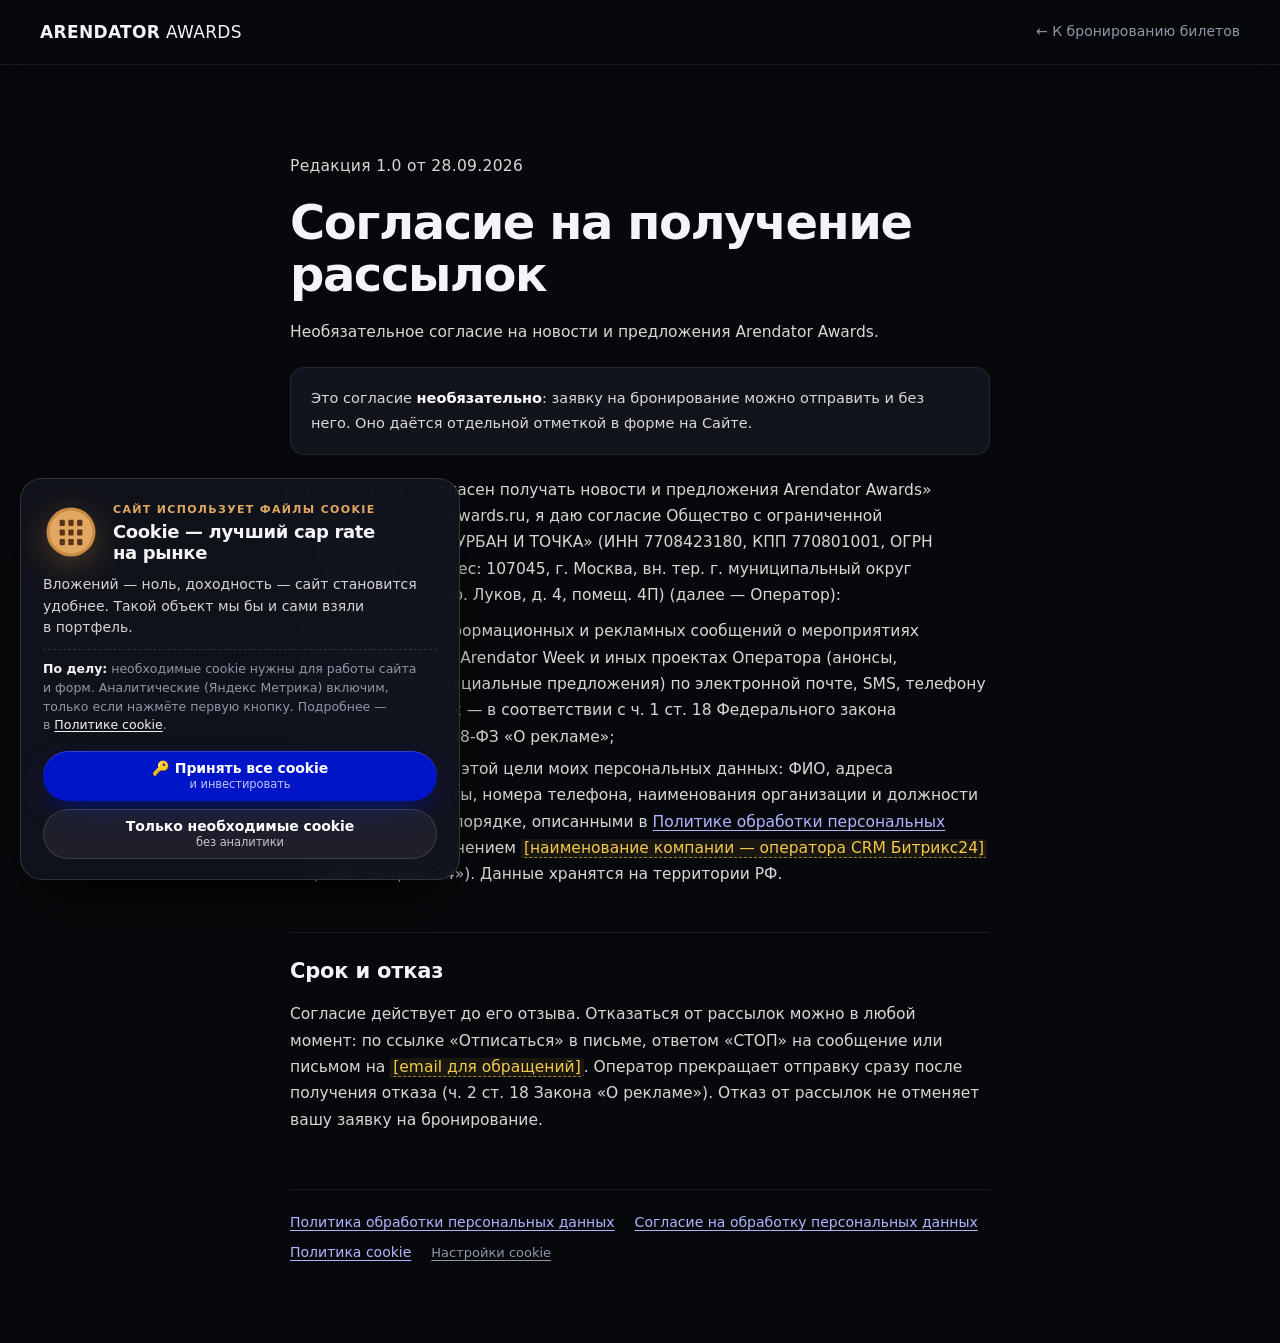
==== commit 5dbe602e: "Cookie-баннер: явно про cookie; реквизиты ООО «УРБАН И ТОЧКА» в документах - метка «Сайт использует " ====
--- a/legal/consent-ads.html
+++ b/legal/consent-ads.html
@@ -18,13 +18,13 @@
   </header>
 
   <main class="aa-doc">
-    <p class="aa-doc__meta">Редакция <span class="aa-fill" data-op="docsVersion">[1.0]</span> от <span class="aa-fill" data-op="docsDate">[дата]</span></p>
+    <p class="aa-doc__meta">Редакция <span class="aa-fill is-filled" data-op="docsVersion">1.0</span> от <span class="aa-fill is-filled" data-op="docsDate">28.09.2026</span></p>
     <h1>Согласие на&nbsp;получение рассылок</h1>
     <p class="aa-doc__lead">Необязательное согласие на&nbsp;новости и&nbsp;предложения Arendator Awards.</p>
 
     <div class="aa-doc__box"><p>Это согласие <strong>необязательно</strong>: заявку на&nbsp;бронирование можно отправить и&nbsp;без него. Оно даётся отдельной отметкой в&nbsp;форме на&nbsp;Сайте.</p></div>
 
-    <p>Отмечая поле «Согласен получать новости и&nbsp;предложения Arendator Awards» в&nbsp;форме на&nbsp;сайте <span class="aa-fill" data-op="site">[aawards.ru]</span>, я даю согласие <span class="aa-fill" data-op="name">[полное наименование оператора]</span> (ИНН <span class="aa-fill" data-op="inn">[ИНН]</span>, ОГРН <span class="aa-fill" data-op="ogrn">[ОГРН]</span>, адрес: <span class="aa-fill" data-op="address">[юридический адрес]</span>) (далее — Оператор):</p>
+    <p>Отмечая поле «Согласен получать новости и&nbsp;предложения Arendator Awards» в&nbsp;форме на&nbsp;сайте <span class="aa-fill is-filled" data-op="site">aawards.ru</span>, я даю согласие <span class="aa-fill is-filled" data-op="name">Общество с ограниченной ответственностью «УРБАН И ТОЧКА»</span> (ИНН <span class="aa-fill is-filled" data-op="inn">7708423180</span>, КПП <span class="aa-fill is-filled" data-op="kpp">770801001</span>, ОГРН <span class="aa-fill is-filled" data-op="ogrn">1237700582217</span>, адрес: <span class="aa-fill is-filled" data-op="address">107045, г. Москва, вн. тер. г. муниципальный округ Красносельский, пер. Луков, д. 4, помещ. 4П</span>) (далее — Оператор):</p>
     <ul>
       <li>на&nbsp;получение информационных и&nbsp;рекламных сообщений о&nbsp;мероприятиях Arendator Awards, Arendator Week и&nbsp;иных проектах Оператора (анонсы, приглашения, специальные предложения) по&nbsp;электронной почте, SMS, телефону и&nbsp;в&nbsp;мессенджерах — в&nbsp;соответствии с&nbsp;ч.&nbsp;1 ст.&nbsp;18 Федерального закона от&nbsp;13.03.2006 №&nbsp;38-ФЗ «О&nbsp;рекламе»;</li>
       <li>на&nbsp;обработку для этой цели моих персональных данных: ФИО, адреса электронной почты, номера телефона, наименования организации и&nbsp;должности — способами и&nbsp;в&nbsp;порядке, описанными в&nbsp;<a href="privacy.html">Политике обработки персональных данных</a>, с&nbsp;привлечением <span class="aa-fill" data-op="crmProcessor">[наименование компании — оператора CRM Битрикс24]</span> (CRM «Битрикс24»). Данные хранятся на&nbsp;территории РФ.</li>
--- a/assets/css/style.css
+++ b/assets/css/style.css
@@ -933,10 +933,34 @@
   opacity: 0; transform: translateY(20px); transition: opacity .6s var(--ease), transform .7s var(--ease);
 }
 .aa-cookie.is-visible { opacity: 1; transform: none; }
-.aa-cookie__title { font-size: 16px; font-weight: 700; margin-bottom: 6px; }
-.aa-cookie__text { font-size: 13.5px; color: var(--muted); line-height: 1.55; }
-.aa-cookie__text a { color: var(--text); text-decoration: underline; text-underline-offset: 2px; }
-.aa-cookie__actions { display: flex; gap: 8px; flex-wrap: wrap; margin-top: 16px; }
+.aa-cookie__head { display: flex; align-items: center; gap: 14px; margin-bottom: 10px; }
+.aa-cookie__art { width: 56px; height: 56px; flex-shrink: 0; filter: drop-shadow(0 8px 16px rgba(201, 138, 69, .35)); }
+.aa-cookie.is-visible .aa-cookie__art { animation: cookieHello 1.4s var(--ease) .2s both; }
+@keyframes cookieHello { 0% { transform: rotate(-25deg) scale(.6); opacity: 0; } 60% { transform: rotate(8deg) scale(1.05); opacity: 1; } 100% { transform: none; } }
+.aa-cookie__lit { opacity: 0; animation: windowLight 3.2s ease-in-out 1.2s infinite; }
+@keyframes windowLight { 0%, 45%, 100% { opacity: 0; } 55%, 90% { opacity: 1; } }
+.aa-cookie__bite { transform: scale(0); transform-origin: 56px 10px; transition: transform .45s cubic-bezier(.34, 1.56, .64, 1); }
+.aa-cookie__crumbs { opacity: 0; }
+.aa-cookie.is-accepted .aa-cookie__bite { transform: scale(1); }
+.aa-cookie.is-accepted .aa-cookie__crumbs { animation: crumbs .9s var(--ease) .1s forwards; }
+@keyframes crumbs { 0% { opacity: 1; transform: translate(0, 0); } 100% { opacity: 0; transform: translate(6px, 18px); } }
+.aa-cookie.is-declined .aa-cookie__art { animation: cookieShrug .7s var(--ease); }
+@keyframes cookieShrug { 0%, 100% { transform: none; } 30% { transform: translateX(-4px) rotate(-6deg); } 60% { transform: translateX(4px) rotate(6deg); } }
+.aa-cookie__eyebrow { font-size: 11px; font-weight: 700; letter-spacing: .12em; text-transform: uppercase; color: #E0A862; margin-bottom: 3px; }
+.aa-cookie__title { font-size: 18px; font-weight: 800; letter-spacing: -.02em; line-height: 1.2; }
+.aa-cookie__text { font-size: 14px; color: rgba(255, 255, 255, .82); line-height: 1.55; }
+.aa-cookie__plain { font-size: 12.5px; color: var(--muted); line-height: 1.5; margin-top: 10px; padding-top: 10px; border-top: 1px dashed var(--line-2); }
+.aa-cookie__plain b { color: var(--text); font-weight: 600; }
+.aa-cookie__plain a { color: var(--text); text-decoration: underline; text-underline-offset: 2px; }
+.aa-cookie__actions { display: flex; gap: 8px; flex-wrap: wrap; margin-top: 16px; transition: opacity .3s; }
+.aa-cookie.is-done .aa-cookie__actions, .aa-cookie.is-done .aa-cookie__plain { display: none; }
+.aa-cookie__actions:has(.aa-cookie__yes) { flex-direction: column; }
+.aa-cookie__yes, .aa-cookie__no { --h: auto; height: auto; min-height: 50px; padding: 8px 18px; flex-direction: column; gap: 1px; line-height: 1.2; width: 100%; white-space: normal; text-align: center; }
+.aa-cookie__yes-main { display: inline-flex; align-items: center; gap: 6px; font-size: 14px; font-weight: 700; }
+.aa-cookie__yes-sub { font-size: 11.5px; font-weight: 500; opacity: .75; }
+.aa-cookie__key { display: inline-block; transform-origin: 70% 70%; }
+.aa-cookie__yes:hover .aa-cookie__key { animation: keyTurn .6s var(--ease); }
+@keyframes keyTurn { 0% { transform: rotate(0); } 50% { transform: rotate(-35deg); } 100% { transform: rotate(0); } }
 html.aa-cookie-open .aa-sticky-cta, html.aa-cookie-open .aa-seatbar { transform: translateY(200%) !important; }
 @media (max-width: 720px) {
   .aa-cookie { left: 12px; right: 12px; width: auto; bottom: calc(12px + env(safe-area-inset-bottom, 0px)); padding: 18px; }
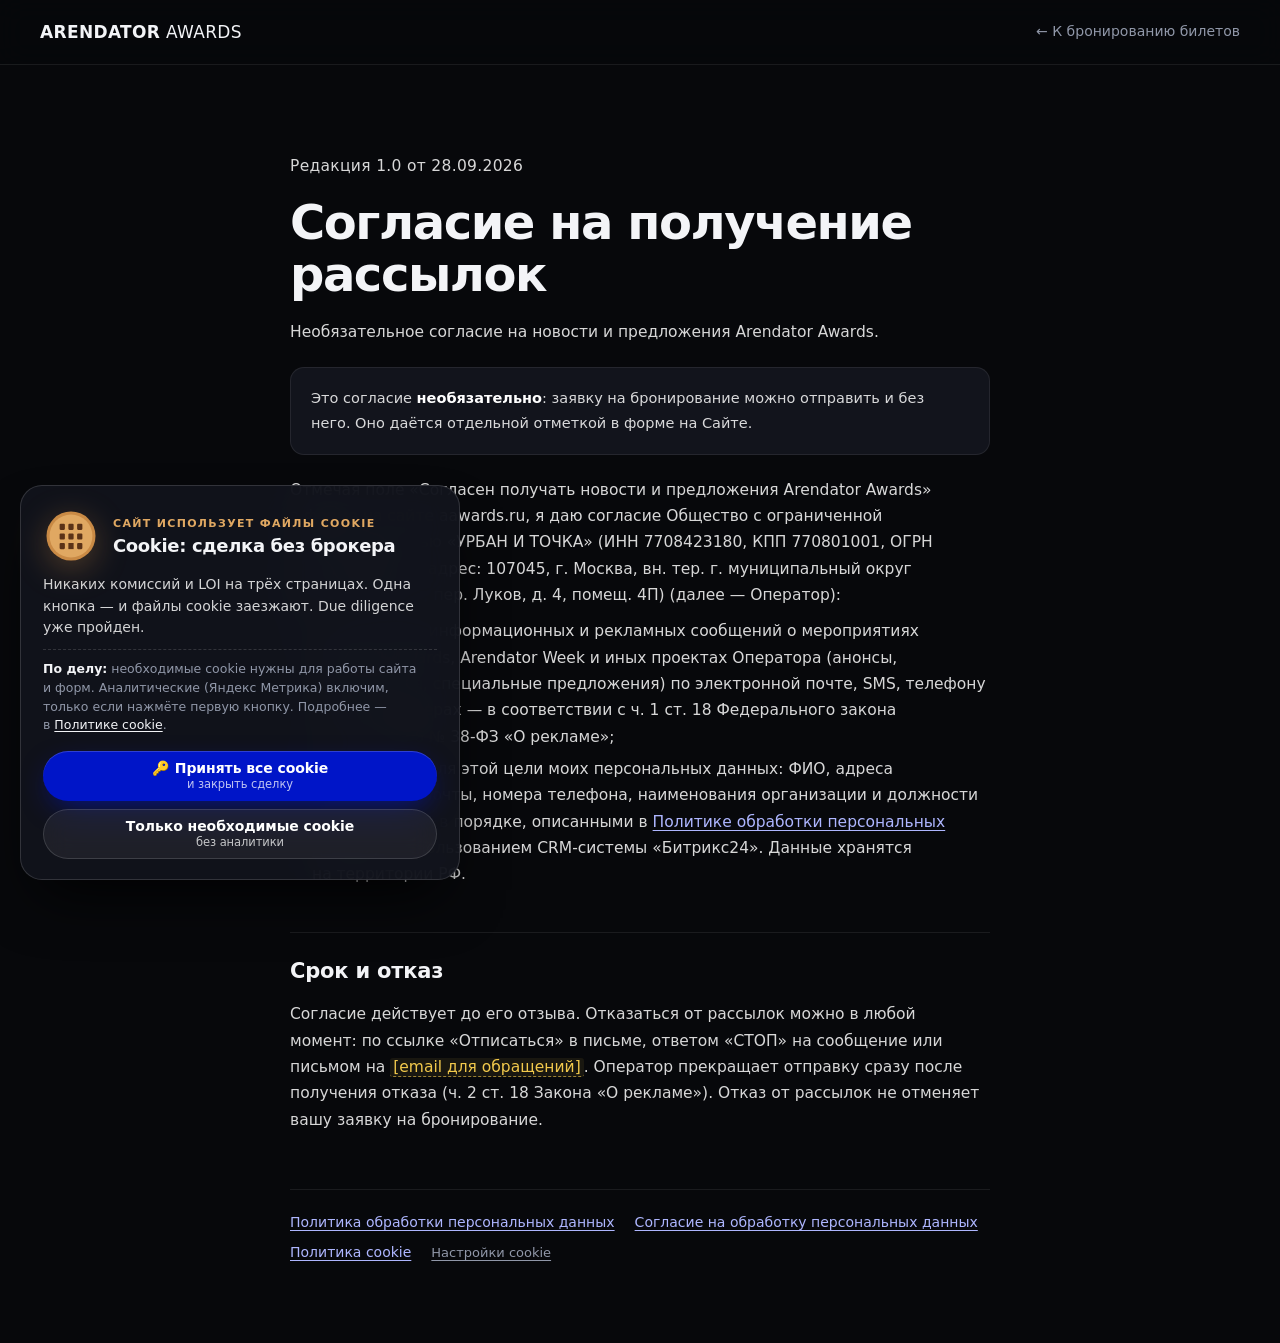
==== commit 4d93d24c: "Документы: убраны телефон, номер в реестре РКН, хостинг и юрлицо Битрикс24 - Политика: контакт для о" ====
--- a/legal/consent-ads.html
+++ b/legal/consent-ads.html
@@ -27,7 +27,7 @@
     <p>Отмечая поле «Согласен получать новости и&nbsp;предложения Arendator Awards» в&nbsp;форме на&nbsp;сайте <span class="aa-fill is-filled" data-op="site">aawards.ru</span>, я даю согласие <span class="aa-fill is-filled" data-op="name">Общество с ограниченной ответственностью «УРБАН И ТОЧКА»</span> (ИНН <span class="aa-fill is-filled" data-op="inn">7708423180</span>, КПП <span class="aa-fill is-filled" data-op="kpp">770801001</span>, ОГРН <span class="aa-fill is-filled" data-op="ogrn">1237700582217</span>, адрес: <span class="aa-fill is-filled" data-op="address">107045, г. Москва, вн. тер. г. муниципальный округ Красносельский, пер. Луков, д. 4, помещ. 4П</span>) (далее — Оператор):</p>
     <ul>
       <li>на&nbsp;получение информационных и&nbsp;рекламных сообщений о&nbsp;мероприятиях Arendator Awards, Arendator Week и&nbsp;иных проектах Оператора (анонсы, приглашения, специальные предложения) по&nbsp;электронной почте, SMS, телефону и&nbsp;в&nbsp;мессенджерах — в&nbsp;соответствии с&nbsp;ч.&nbsp;1 ст.&nbsp;18 Федерального закона от&nbsp;13.03.2006 №&nbsp;38-ФЗ «О&nbsp;рекламе»;</li>
-      <li>на&nbsp;обработку для этой цели моих персональных данных: ФИО, адреса электронной почты, номера телефона, наименования организации и&nbsp;должности — способами и&nbsp;в&nbsp;порядке, описанными в&nbsp;<a href="privacy.html">Политике обработки персональных данных</a>, с&nbsp;привлечением <span class="aa-fill" data-op="crmProcessor">[наименование компании — оператора CRM Битрикс24]</span> (CRM «Битрикс24»). Данные хранятся на&nbsp;территории РФ.</li>
+      <li>на&nbsp;обработку для этой цели моих персональных данных: ФИО, адреса электронной почты, номера телефона, наименования организации и&nbsp;должности — способами и&nbsp;в&nbsp;порядке, описанными в&nbsp;<a href="privacy.html">Политике обработки персональных данных</a>, с&nbsp;использованием CRM-системы «Битрикс24». Данные хранятся на&nbsp;территории РФ.</li>
     </ul>
 
     <h2>Срок и&nbsp;отказ</h2>
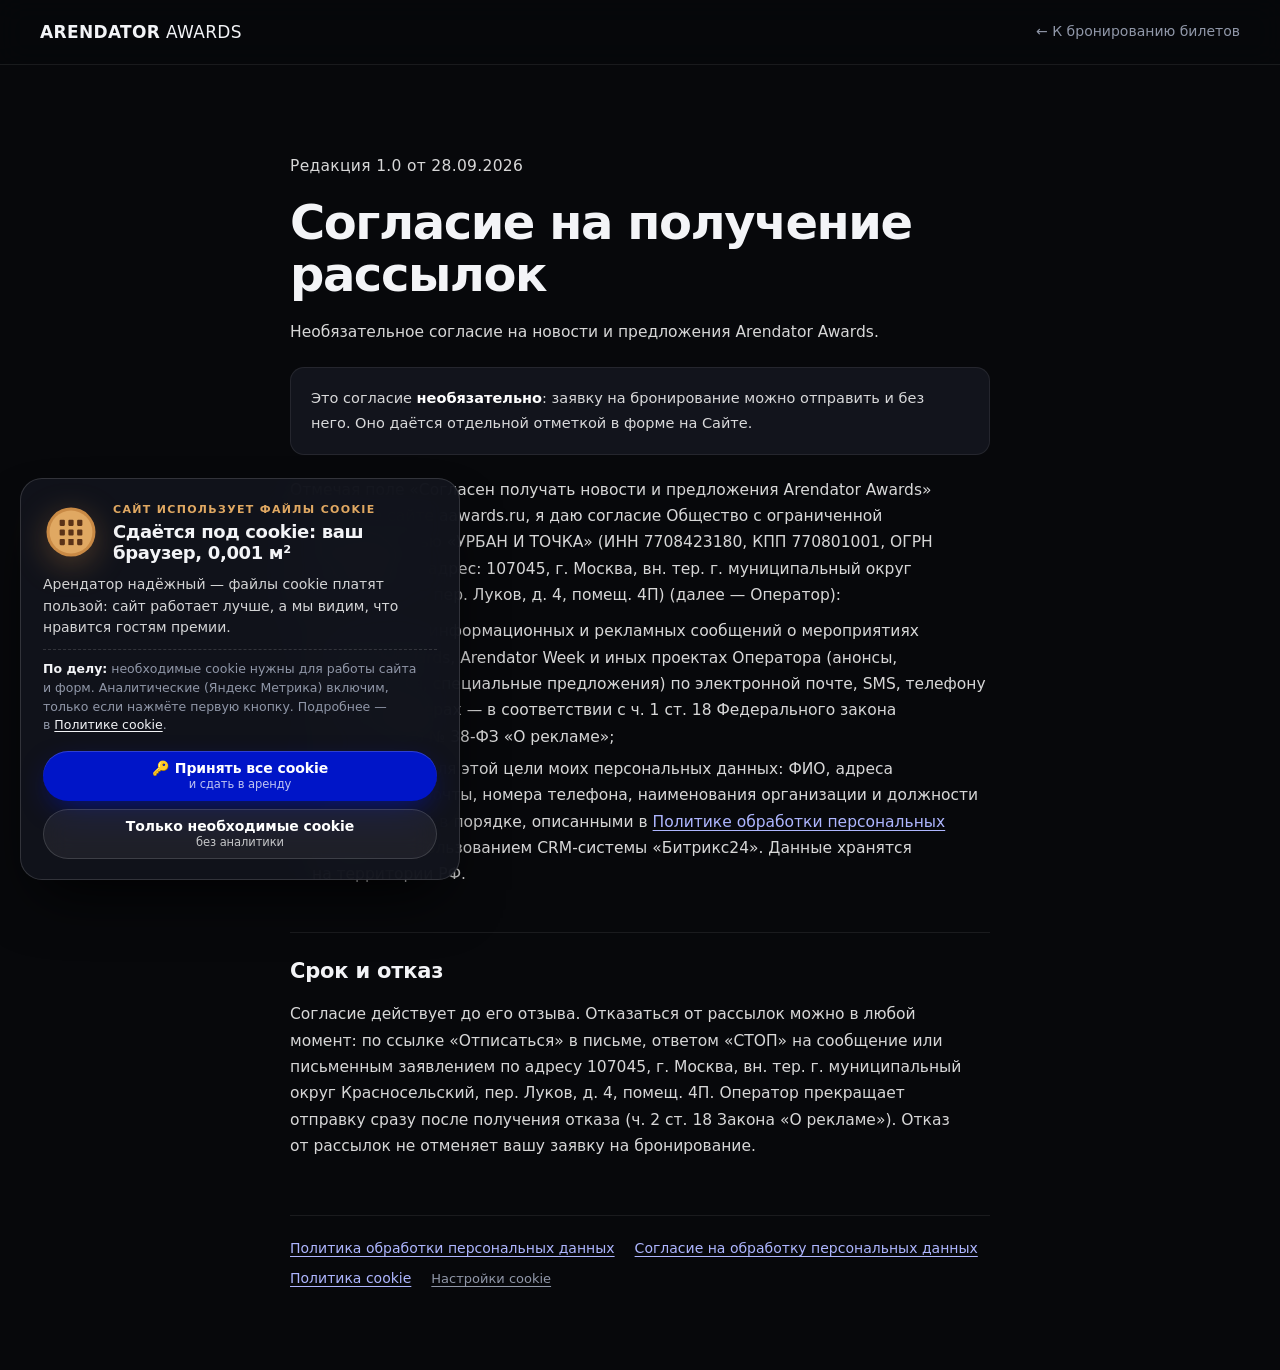
==== commit 5eb4088b: "Документы: убран email для обращений - отзыв согласия и запросы по ПД — письменным заявлением по юри" ====
--- a/legal/consent-ads.html
+++ b/legal/consent-ads.html
@@ -31,7 +31,7 @@
     </ul>
 
     <h2>Срок и&nbsp;отказ</h2>
-    <p>Согласие действует до&nbsp;его отзыва. Отказаться от&nbsp;рассылок можно в&nbsp;любой момент: по&nbsp;ссылке «Отписаться» в&nbsp;письме, ответом «СТОП» на&nbsp;сообщение или письмом на&nbsp;<span class="aa-fill" data-op="email">[email для обращений]</span>. Оператор прекращает отправку сразу после получения отказа (ч.&nbsp;2 ст.&nbsp;18 Закона «О&nbsp;рекламе»). Отказ от&nbsp;рассылок не&nbsp;отменяет вашу заявку на&nbsp;бронирование.</p>
+    <p>Согласие действует до&nbsp;его отзыва. Отказаться от&nbsp;рассылок можно в&nbsp;любой момент: по&nbsp;ссылке «Отписаться» в&nbsp;письме, ответом «СТОП» на&nbsp;сообщение или письменным заявлением по&nbsp;адресу <span class="aa-fill is-filled" data-op="address">107045, г. Москва, вн. тер. г. муниципальный округ Красносельский, пер. Луков, д. 4, помещ. 4П</span>. Оператор прекращает отправку сразу после получения отказа (ч.&nbsp;2 ст.&nbsp;18 Закона «О&nbsp;рекламе»). Отказ от&nbsp;рассылок не&nbsp;отменяет вашу заявку на&nbsp;бронирование.</p>
 
     <nav class="aa-doc__nav" aria-label="Другие документы"><a href="privacy.html">Политика обработки персональных данных</a> <a href="consent.html">Согласие на обработку персональных данных</a> <a href="cookies.html">Политика cookie</a> <button type="button" data-cookie-settings class="aa-pick__reset" style="margin:0">Настройки cookie</button></nav>
   </main>
--- a/assets/css/style.css
+++ b/assets/css/style.css
@@ -211,7 +211,7 @@
 }
 .aa-hero__media { position: absolute; inset: 0; z-index: -3; }
 .aa-hero__media img {
-  width: 100%; height: 100%; object-fit: cover;
+  width: 100%; height: 100%; object-fit: cover; object-position: 50% 38%;
   transform: scale(1.12); transform-origin: 50% 40%;
   animation: heroZoom 2.8s var(--ease) .1s forwards;
   will-change: transform;
@@ -274,6 +274,7 @@
 .aa-about__photos { position: relative; aspect-ratio: 1 / 1.08; }
 .aa-ph { position: absolute; overflow: hidden; border-radius: var(--radius); background: var(--surface); }
 .aa-ph img { width: 100%; height: 100%; object-fit: cover; transition: transform 1.4s var(--ease); }
+.aa-ph--a img { object-position: 50% 30%; }
 .aa-ph:hover img { transform: scale(1.05); }
 .aa-ph--a { inset: 0 28% 30% 0; }
 .aa-ph--b { inset: 42% 0 0 36%; box-shadow: 0 40px 80px -30px rgba(0, 0, 0, .8); }
@@ -561,8 +562,8 @@
 .aa-bento__item img, .aa-bento__item video { width: 100%; height: 100%; object-fit: cover; transition: transform 1.6s var(--ease), filter 1s var(--ease); }
 .aa-bento__item:hover img, .aa-bento__item:hover video { transform: scale(1.06); }
 .aa-bento__item--video { grid-column: span 2; grid-row: span 2; }
-.aa-bento__item--tall { grid-row: span 2; }
-.aa-bento__item--wide { grid-column: span 2; }
+/* кадрирование под конкретные фото */
+.aa-bento__item--portrait img { object-position: 50% 30%; }
 .aa-bento__item figcaption {
   position: absolute; left: 20px; bottom: 18px; padding: 8px 14px; border-radius: 999px;
   font-size: 13px; font-weight: 600; background: rgba(7, 8, 11, .55); backdrop-filter: blur(10px); -webkit-backdrop-filter: blur(10px);
@@ -590,6 +591,7 @@
   background: var(--surface); border: 1px solid var(--line);
 }
 .aa-review__q { width: 34px; height: 26px; fill: var(--blue-hi); }
+.aa-review__ava img { filter: grayscale(1) contrast(1.05); }
 .aa-review__text { font-size: clamp(16px, 1.3vw, 18px); line-height: 1.6; flex: 1; color: rgba(255, 255, 255, .88); }
 .aa-review__author { display: flex; align-items: center; gap: 14px; padding-top: 24px; border-top: 1px solid var(--line); }
 .aa-review__author b { display: block; font-size: 15px; }
@@ -833,7 +835,6 @@
   .aa-reason__num { margin-bottom: 24px; }
   .aa-steps { grid-template-columns: 1fr; }
   .aa-bento { grid-template-columns: repeat(2, 1fr); grid-auto-rows: 42vw; }
-  .aa-bento__item--tall { grid-row: span 1; }
 }
 
 @media (max-width: 720px) {
@@ -869,7 +870,6 @@
 
   .aa-bento { grid-auto-rows: 44vw; gap: 8px; }
   .aa-bento__item--video { grid-column: span 2; grid-row: span 1; }
-  .aa-bento__item--wide { grid-column: span 2; }
 
   .aa-timeline__item { grid-template-columns: 1fr; gap: 8px; padding-left: 28px; }
   .aa-rform__grid { grid-template-columns: 1fr; }
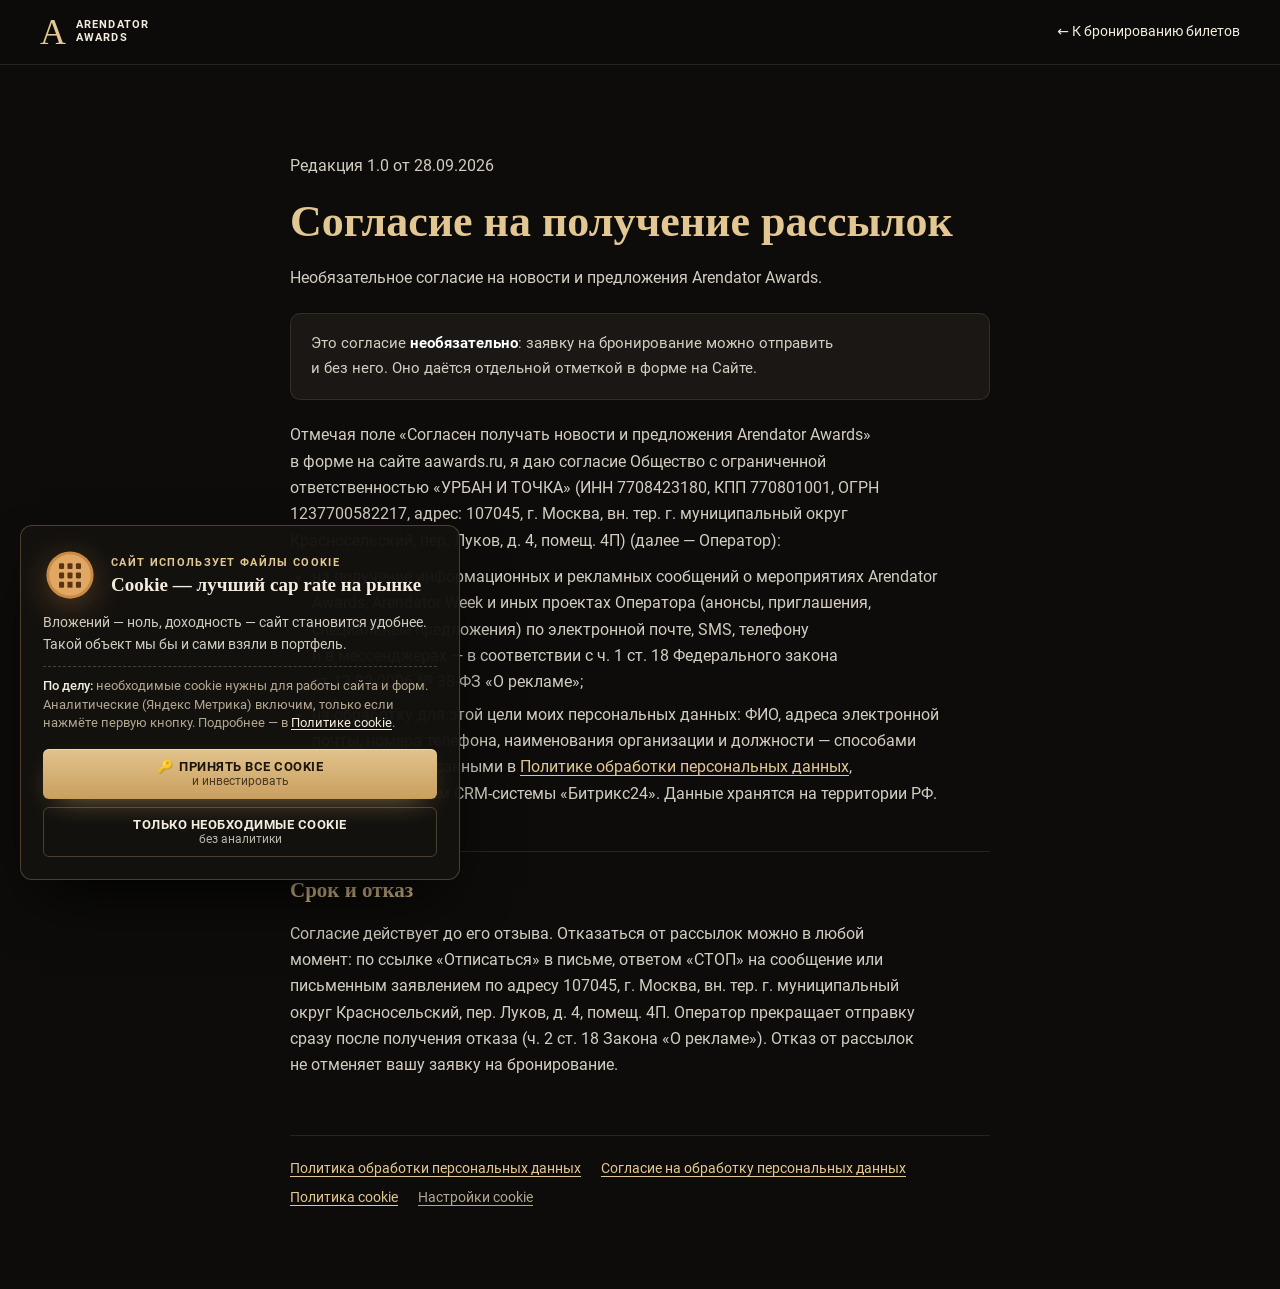
==== commit 2ad4d52a: "Redesign landing to match designer mockup - Black + gold palette with cream sections, Playfair Displ" ====
--- a/legal/consent-ads.html
+++ b/legal/consent-ads.html
@@ -5,14 +5,14 @@
   <meta name="viewport" content="width=device-width, initial-scale=1, viewport-fit=cover">
   <title>Согласие на получение рассылок — Arendator Awards</title>
   <meta name="robots" content="index, follow">
-  <meta name="theme-color" content="#07080B">
+  <meta name="theme-color" content="#0D0C0A">
   <link rel="stylesheet" href="../assets/css/style.css">
 </head>
 <body class="aa-body">
 <div class="aa">
   <header class="aa-doc-top">
     <div class="aa-container">
-      <a class="aa-nav__logo" href="../index.html"><span class="aa-nav__logo-text"><b>Arendator</b> Awards</span></a>
+      <a class="aa-logo-mark" href="../index.html"><span class="aa-logo-mark__a" aria-hidden="true">A</span><span class="aa-logo-mark__t">Arendator<br>Awards</span></a>
       <a class="aa-doc-back" href="../index.html">← К бронированию билетов</a>
     </div>
   </header>
--- a/assets/css/style.css
+++ b/assets/css/style.css
@@ -1,940 +1,530 @@
 /* ==========================================================================
-   ARENDATOR AWARDS — лендинг билетов
-   Палитра взята из текущего сайта: фирменный синий #0015C8, чёрный #010101/#171717,
-   шрифт Manrope. Сектора зала: красный / зелёный / жёлтый (по ТЗ).
-   ========================================================================== */
-
-/* Шрифт Manrope (OFL) хранится локально — без запросов к Google Fonts */
-@font-face {
-  font-family: 'Manrope'; font-style: normal; font-display: swap; font-weight: 200 800;
-  src: url('../fonts/manrope-cyrillic-wght-normal.woff2') format('woff2-variations'), url('../fonts/manrope-cyrillic-wght-normal.woff2') format('woff2');
-  unicode-range: U+0301, U+0400-045F, U+0490-0491, U+04B0-04B1, U+2116;
-}
-@font-face {
-  font-family: 'Manrope'; font-style: normal; font-display: swap; font-weight: 200 800;
-  src: url('../fonts/manrope-latin-wght-normal.woff2') format('woff2-variations'), url('../fonts/manrope-latin-wght-normal.woff2') format('woff2');
-  unicode-range: U+0000-00FF, U+0131, U+0152-0153, U+02BB-02BC, U+02C6, U+02DA, U+02DC, U+0304, U+0308, U+0329, U+2000-206F, U+20AC, U+2122, U+2191, U+2193, U+2212, U+2215, U+FEFF, U+FFFD;
-}
-
-/*
-   Все классы — с префиксом aa-, базовые сбросы — внутри обёртки .aa.
-   Поэтому лендинг можно вставить в layout основного сайта (Bootstrap) без конфликтов:
-   он не трогает шапку/подвал сайта, а стили сайта не ломают лендинг.
-*/
+   ARENDATOR AWARDS 2026 — лендинг бронирования билетов
+   Дизайн по макету: чёрный + золото, светлые кремовые секции, антиква в заголовках.
+   Шрифты: Roboto (текст, от заказчика) и Playfair Display (заголовки) — локально.
+   Все классы — с префиксом aa-, сбросы — внутри .aa (конфликтов с Bootstrap сайта нет).
+   ========================================================================== */
+
+/* ---------- шрифты ---------- */
+@font-face { font-family: 'Roboto'; font-style: normal; font-weight: 300; font-display: swap; src: url('../fonts/roboto-light.woff2') format('woff2'); }
+@font-face { font-family: 'Roboto'; font-style: normal; font-weight: 400; font-display: swap; src: url('../fonts/roboto-regular.woff2') format('woff2'); }
+@font-face { font-family: 'Roboto'; font-style: normal; font-weight: 500; font-display: swap; src: url('../fonts/roboto-medium.woff2') format('woff2'); }
+@font-face { font-family: 'Roboto'; font-style: normal; font-weight: 600 700; font-display: swap; src: url('../fonts/roboto-bold.woff2') format('woff2'); }
+@font-face { font-family: 'Roboto'; font-style: normal; font-weight: 800 900; font-display: swap; src: url('../fonts/roboto-black.woff2') format('woff2'); }
+@font-face { font-family: 'Playfair Display'; font-style: normal; font-display: swap; font-weight: 400 900;
+  src: url('../fonts/playfair-display-cyrillic-wght-normal.woff2') format('woff2');
+  unicode-range: U+0301, U+0400-045F, U+0490-0491, U+04B0-04B1, U+2116; }
+@font-face { font-family: 'Playfair Display'; font-style: normal; font-display: swap; font-weight: 400 900;
+  src: url('../fonts/playfair-display-latin-wght-normal.woff2') format('woff2');
+  unicode-range: U+0000-00FF, U+0131, U+0152-0153, U+02BB-02BC, U+02C6, U+02DA, U+02DC, U+0304, U+0308, U+0329, U+2000-206F, U+20AC, U+2122, U+2191, U+2193, U+2212, U+2215, U+FEFF, U+FFFD; }
+
+/* ---------- токены ---------- */
 .aa {
-  /* бренд */
-  --blue: #0015C8;          /* фирменный синий (кнопки на текущем сайте) */
-  --blue-hi: #2A3CFF;       /* тот же синий, осветлённый для тёмного фона */
-  --blue-glow: rgba(42, 60, 255, .35);
-
-  /* поверхности */
-  --bg: #07080B;
-  --bg-2: #0C0E14;
-  --surface: #12141C;
-  --surface-2: #181B25;
-  --line: rgba(255, 255, 255, .08);
-  --line-2: rgba(255, 255, 255, .14);
-
-  /* текст */
-  --text: #F3F4F7;
-  --muted: #9097A8;
-  --dim: #5E6475;
-
-  /* сектора зала */
-  --red: #E8A0A5;     /* Бизнес — цвета взяты с утверждённой схемы рассадки */
-  --green: #ADC898;   /* ВИП */
-  --yellow: #FEF1AF;  /* Персональные */
-  --error: #FF6B72;
-
-  /* светлые поверхности (попап оплаты) */
-  --paper: #FFFFFF;
-  --ink: #010101;
-
-  --radius: 22px;
-  --radius-sm: 14px;
-  --container: 1280px;
+  --bg: #0D0C0A;
+  --bg-2: #12100E;
+  --surface: #1A1714;
+  --surface-2: #211D18;
+  --line: rgba(214, 184, 133, .14);
+  --line-2: rgba(214, 184, 133, .28);
+  --text: #F3ECDF;
+  --muted: #B1A690;
+  --dim: #7C7263;
+
+  --gold: #CDA66A;
+  --gold-2: #E3C792;
+  --gold-3: #A8844B;
+  --gold-grad: linear-gradient(180deg, #E1C38C 0%, #C99F5E 100%);
+  --on-gold: #1B150C;
+
+  --cream: #F3EDE3;
+  --cream-2: #FBF8F2;
+  --ink: #17130E;
+  --ink-2: #4A4236;
+  --ink-muted: #756B5C;
+
+  --error: #E5746B;
+  --radius: 10px;
+  --radius-sm: 6px;
+  --container: 1200px;
   --gutter: clamp(16px, 4vw, 40px);
-  --section: clamp(80px, 10vw, 144px);
-
-  --ease: cubic-bezier(.22, 1, .36, 1);        /* мягкий «expo out» */
-  --ease-in-out: cubic-bezier(.65, 0, .35, 1);
-
-  --font: 'Manrope', system-ui, -apple-system, 'Segoe UI', Roboto, Arial, sans-serif;
-}
-
-/* ---------- база (только внутри .aa) ---------- */
-.aa-body { margin: 0; background: #07080B; }       /* только для отдельной страницы (index.html) */
-html { scroll-behavior: smooth; scroll-padding-top: 84px; }
+  --section: clamp(64px, 8vw, 110px);
+  --ease: cubic-bezier(.22, 1, .36, 1);
+
+  --serif: 'Playfair Display', 'Times New Roman', Georgia, serif;
+  --font: 'Roboto', system-ui, -apple-system, 'Segoe UI', Arial, sans-serif;
+}
+
+/* ---------- база ---------- */
+.aa-body { margin: 0; background: #0D0C0A; }
+html { scroll-behavior: smooth; scroll-padding-top: 80px; }
 .aa {
-  background: var(--bg);
-  color: var(--text);
-  font-family: var(--font);
-  font-size: 16px;
-  line-height: 1.55;
-  -webkit-text-size-adjust: 100%;
-  -webkit-font-smoothing: antialiased;
-  -moz-osx-font-smoothing: grayscale;
-  text-rendering: optimizeLegibility;
+  background: var(--bg); color: var(--text);
+  font-family: var(--font); font-size: 16px; line-height: 1.55;
+  -webkit-text-size-adjust: 100%; -webkit-font-smoothing: antialiased; -moz-osx-font-smoothing: grayscale;
   overflow-x: clip;
 }
 .aa, .aa *, .aa *::before, .aa *::after { box-sizing: border-box; }
 .aa [hidden] { display: none !important; }
-/* :where() — нулевая специфичность: сбросы не перебивают стили формы оплаты, подгружаемой в попап */
 :where(.aa) img, :where(.aa) video, :where(.aa) svg { display: block; max-width: 100%; }
 :where(.aa) button { font: inherit; color: inherit; background: none; border: 0; cursor: pointer; padding: 0; }
-:where(.aa) :is(h1, h2, h3, p, ol, ul, dl, dd, figure, blockquote) { margin: 0; padding: 0; }
+:where(.aa) :is(h1, h2, h3, p, ol, ul, dl, dd, figure, blockquote, fieldset) { margin: 0; padding: 0; }
 :where(.aa) :is(ol, ul) { list-style: none; }
+:where(.aa) fieldset { border: 0; min-width: 0; }
 .aa a, .aa a:hover { color: inherit; text-decoration: none; }
-.aa ::selection { background: var(--blue-hi); color: #fff; }
-.aa :focus-visible { outline: 2px solid var(--blue-hi); outline-offset: 3px; border-radius: 6px; }
+.aa ::selection { background: var(--gold); color: var(--on-gold); }
+.aa :focus-visible { outline: 2px solid var(--gold-2); outline-offset: 3px; border-radius: 4px; }
 
 .aa-container { width: 100%; max-width: calc(var(--container) + var(--gutter) * 2); margin: 0 auto; padding: 0 var(--gutter); }
 .aa-visually-hidden { position: absolute !important; width: 1px; height: 1px; overflow: hidden; clip: rect(0 0 0 0); white-space: nowrap; }
 
-/* ---------- типографика ---------- */
-.aa-eyebrow {
-  display: inline-flex; align-items: center; gap: 10px;
-  font-size: 13px; font-weight: 600; letter-spacing: .14em; text-transform: uppercase;
-  color: var(--muted);
-  margin-bottom: 22px;
-}
-.aa-eyebrow--light { color: rgba(255, 255, 255, .72); }
-.aa-eyebrow .aa-dot {
-  width: 8px; height: 8px; border-radius: 50%; background: var(--blue-hi);
-  box-shadow: 0 0 0 0 var(--blue-glow);
-  animation: pulse 2.4s var(--ease) infinite;
-}
-@keyframes pulse { 0% { box-shadow: 0 0 0 0 rgba(42, 60, 255, .6); } 70%, 100% { box-shadow: 0 0 0 12px rgba(42, 60, 255, 0); } }
+.aa-section { padding: var(--section) 0; position: relative; }
+.aa-light {
+  --text: var(--ink); --muted: var(--ink-muted); --dim: #9A8F7E;
+  --line: rgba(23, 19, 14, .1); --line-2: rgba(23, 19, 14, .18);
+  --surface: #FFFDF9; --surface-2: #F7F1E7;
+  background: var(--cream); color: var(--text);
+}
 
 .aa-h2 {
-  font-size: clamp(34px, 5.2vw, 72px);
-  line-height: 1.02;
-  letter-spacing: -.035em;
-  font-weight: 700;
-  text-wrap: balance;
-}
-.aa-lead { font-size: clamp(16px, 1.35vw, 19px); line-height: 1.6; color: var(--muted); max-width: 56ch; }
-
-.aa-section { padding: var(--section) 0; position: relative; }
-.aa-section__head { margin-bottom: clamp(48px, 6vw, 80px); max-width: 880px; }
-.aa-section__head .aa-lead { margin-top: 24px; }
-.aa-section__head--center { text-align: center; margin-left: auto; margin-right: auto; }
-.aa-section__head--row { max-width: none; display: flex; justify-content: space-between; align-items: flex-end; gap: 40px; flex-wrap: wrap; }
-.aa-section__head--row > div { max-width: 760px; }
-.aa-section__aside { max-width: 380px; }
+  font-family: var(--serif); font-weight: 700; text-transform: uppercase;
+  font-size: clamp(24px, 2.9vw, 38px); line-height: 1.18; letter-spacing: .01em; text-align: center; text-wrap: balance;
+}
+.aa-sub { text-align: center; color: var(--muted); max-width: 560px; margin: 14px auto 0; font-size: 15.5px; }
+.aa-head { margin-bottom: clamp(32px, 4vw, 52px); }
+.aa-eyebrow { font-size: 13px; font-weight: 500; letter-spacing: .12em; text-transform: uppercase; color: var(--gold-2); }
 
 /* ---------- кнопки ---------- */
 .aa-btn {
   --h: 52px;
-  position: relative; isolation: isolate; overflow: hidden;
-  display: inline-flex; align-items: center; justify-content: center; gap: 12px;
-  height: var(--h); padding: 0 28px;
-  border-radius: 999px;
-  font-size: 15px; font-weight: 600; letter-spacing: -.005em; white-space: nowrap;
-  transition: transform .5s var(--ease), background-color .4s var(--ease), color .4s var(--ease), border-color .4s var(--ease), box-shadow .5s var(--ease);
-}
-.aa-btn::before { /* заливка «снизу вверх» при наведении */
-  content: ""; position: absolute; inset: 0; z-index: -1;
-  border-radius: inherit;
-  transform: translateY(101%); transition: transform .55s var(--ease);
-}
-.aa-btn:hover::before { transform: translateY(0); }
+  display: inline-flex; align-items: center; justify-content: center; gap: 10px;
+  height: var(--h); padding: 0 28px; border-radius: var(--radius-sm);
+  font-size: 13px; font-weight: 700; letter-spacing: .08em; text-transform: uppercase; white-space: nowrap;
+  transition: transform .4s var(--ease), box-shadow .4s var(--ease), background .4s var(--ease), color .3s, border-color .3s, filter .3s;
+}
 .aa-btn:active { transform: scale(.98); }
-.aa-btn--sm { --h: 42px; padding: 0 20px; font-size: 14px; }
-.aa-btn--lg { --h: 60px; padding: 0 34px; font-size: 16px; }
+.aa-btn--gold { background: var(--gold-grad); color: var(--on-gold); box-shadow: 0 10px 30px -14px rgba(205, 166, 106, .8), inset 0 1px 0 rgba(255, 255, 255, .35); }
+.aa-btn--gold:hover { filter: brightness(1.06); box-shadow: 0 16px 40px -14px rgba(205, 166, 106, .9), inset 0 1px 0 rgba(255, 255, 255, .4); transform: translateY(-1px); }
+.aa-btn--outline { border: 1px solid var(--gold); color: var(--gold-2); background: rgba(205, 166, 106, .06); }
+.aa-btn--outline:hover { background: var(--gold); color: var(--on-gold); }
+.aa-btn--ghost { border: 1px solid var(--line-2); color: var(--text); }
+.aa-btn--ghost:hover { border-color: var(--gold); color: var(--gold-2); }
+.aa-btn--sm { --h: 40px; padding: 0 18px; font-size: 12px; }
+.aa-btn--lg { --h: 58px; padding: 0 36px; }
 .aa-btn--block { width: 100%; }
-
-.aa-btn--primary { background: var(--blue); color: #fff; box-shadow: 0 10px 30px -10px rgba(0, 21, 200, .8), inset 0 1px 0 rgba(255, 255, 255, .18); }
-.aa-btn--primary::before { background: var(--blue-hi); }
-.aa-btn--primary:hover { box-shadow: 0 16px 44px -12px rgba(42, 60, 255, .9), inset 0 1px 0 rgba(255, 255, 255, .2); }
-
-.aa-btn--light { background: var(--text); color: var(--ink); }
-.aa-btn--light::before { background: #fff; }
-
-.aa-btn--white { background: #fff; color: var(--blue); }
-.aa-btn--white::before { background: var(--ink); }
-.aa-btn--white:hover { color: #fff; }
-
-.aa-btn--ghost { background: rgba(255, 255, 255, .06); color: #fff; border: 1px solid var(--line-2); backdrop-filter: blur(12px); -webkit-backdrop-filter: blur(12px); }
-.aa-btn--ghost::before { background: rgba(255, 255, 255, .1); }
-
-.aa-btn--outline { color: #fff; border: 1px solid var(--line-2); }
-.aa-btn--outline::before { background: #fff; }
-.aa-btn--outline:hover { color: var(--ink); border-color: #fff; }
-
-.aa-btn__arrow { width: 18px; height: 18px; fill: none; stroke: currentColor; stroke-width: 1.8; stroke-linecap: round; stroke-linejoin: round; transition: transform .5s var(--ease); }
-.aa-btn:hover .aa-btn__arrow { transform: translateX(4px); }
-
+.aa-btn svg { width: 16px; height: 16px; fill: none; stroke: currentColor; stroke-width: 1.8; stroke-linecap: round; stroke-linejoin: round; transition: transform .4s var(--ease); }
+.aa-btn:hover svg { transform: translateX(3px); }
 .aa-btn.is-loading { pointer-events: none; opacity: .7; }
-
-/* ---------- прогресс чтения ---------- */
-.aa-progress { position: fixed; inset: 0 0 auto; height: 2px; z-index: 120; pointer-events: none; }
-.aa-progress span { display: block; height: 100%; width: 100%; transform-origin: 0 50%; transform: scaleX(var(--p, 0)); background: linear-gradient(90deg, var(--blue), var(--blue-hi)); }
+.aa-link { font-size: 14px; color: var(--muted); text-decoration: underline; text-underline-offset: 4px; text-decoration-color: rgba(205, 166, 106, .5); transition: color .3s; }
+.aa-link:hover { color: var(--gold-2); }
+
+/* ---------- логотип ---------- */
+.aa-logo-mark { display: inline-flex; align-items: center; gap: 10px; flex-shrink: 0; }
+.aa-logo-mark__a { font-family: var(--serif); font-size: 36px; line-height: 1; font-weight: 500; color: var(--gold-2); }
+.aa-logo-mark__t { font-size: 11px; line-height: 1.15; font-weight: 700; letter-spacing: .1em; text-transform: uppercase; color: var(--text); }
+.aa-logo-mark img { height: 38px; width: auto; }
+.aa-logo-mark img ~ span { display: none; }
 
 /* ---------- навигация ---------- */
-.aa-nav {
-  position: fixed; inset: 0 0 auto; z-index: 100;
-  transition: background-color .5s var(--ease), border-color .5s var(--ease), transform .6s var(--ease);
-  border-bottom: 1px solid transparent;
-}
-.aa-nav.is-scrolled {
-  background: rgba(7, 8, 11, .72);
-  backdrop-filter: saturate(160%) blur(18px); -webkit-backdrop-filter: saturate(160%) blur(18px);
-  border-bottom-color: var(--line);
-}
+.aa-nav { position: fixed; inset: 0 0 auto; z-index: 100; transition: background-color .4s, border-color .4s, transform .5s var(--ease); border-bottom: 1px solid transparent; }
+.aa-nav.is-scrolled { background: rgba(13, 12, 10, .88); backdrop-filter: blur(14px); -webkit-backdrop-filter: blur(14px); border-bottom-color: var(--line); }
 .aa-nav.is-hidden { transform: translateY(-100%); }
-.aa-nav__inner { display: flex; align-items: center; gap: 32px; height: 76px; }
-.aa-nav__logo { display: inline-flex; align-items: center; gap: 12px; flex-shrink: 0; }
-.aa-nav__logo-img { height: 34px; width: auto; }
-.aa-nav__logo-img + .aa-nav__logo-text { display: none; }
-.aa-nav__logo-text { font-size: 17px; letter-spacing: .02em; text-transform: uppercase; font-weight: 500; }
-.aa-nav__logo-text b { font-weight: 800; }
-.aa-nav__menu { display: flex; gap: 32px; margin-left: auto; font-size: 14px; font-weight: 500; color: rgba(255, 255, 255, .78); }
-.aa-nav__menu a { position: relative; padding: 6px 0; transition: color .3s; }
-.aa-nav__menu a::after { content: ""; position: absolute; left: 0; right: 0; bottom: 0; height: 1px; background: currentColor; transform: scaleX(0); transform-origin: right; transition: transform .5s var(--ease); }
-.aa-nav__menu a:hover { color: #fff; }
-.aa-nav__menu a:hover::after { transform: scaleX(1); transform-origin: left; }
-.aa-nav__burger { display: none; width: 44px; height: 44px; position: relative; margin-left: 4px; }
-.aa-nav__burger span { position: absolute; left: 11px; right: 11px; height: 1.5px; background: #fff; transition: transform .5s var(--ease), top .5s var(--ease); }
+.aa-nav__inner { display: flex; align-items: center; gap: 28px; height: 76px; }
+.aa-nav__menu { display: flex; gap: 26px; margin-left: auto; }
+.aa-nav__menu a { font-size: 12px; font-weight: 500; letter-spacing: .1em; text-transform: uppercase; color: rgba(243, 236, 223, .82); transition: color .3s; }
+.aa-nav__menu a:hover { color: var(--gold-2); }
+.aa-nav__burger { display: none; width: 44px; height: 44px; position: relative; margin-left: auto; }
+.aa-nav__burger span { position: absolute; left: 11px; right: 11px; height: 1.5px; background: var(--gold-2); transition: transform .4s var(--ease), top .4s var(--ease); }
 .aa-nav__burger span:first-child { top: 18px; }
 .aa-nav__burger span:last-child { top: 25px; }
-.aa-nav.is-open .aa-nav__burger span:first-child { top: 21.5px; transform: rotate(45deg); }
-.aa-nav.is-open .aa-nav__burger span:last-child { top: 21.5px; transform: rotate(-45deg); }
-
-/* ==========================================================================
-   01 · HERO
-   ========================================================================== */
-.aa-hero {
-  position: relative; min-height: 100vh; min-height: 100svh;
-  display: flex; flex-direction: column; justify-content: flex-end;
-  padding: 140px 0 0; overflow: hidden; isolation: isolate;
-}
-.aa-hero__media { position: absolute; inset: 0; z-index: -3; }
-.aa-hero__media img {
-  width: 100%; height: 100%; object-fit: cover; object-position: 50% 38%;
-  transform: scale(1.12); transform-origin: 50% 40%;
-  animation: heroZoom 2.8s var(--ease) .1s forwards;
-  will-change: transform;
-}
-@keyframes heroZoom { to { transform: scale(1.02); } }
-.aa-hero__veil {
-  position: absolute; inset: 0; z-index: -2;
-  background:
-    radial-gradient(120% 70% at 85% 0%, rgba(0, 21, 200, .38), transparent 60%),
-    linear-gradient(180deg, rgba(7, 8, 11, .55) 0%, rgba(7, 8, 11, .25) 35%, rgba(7, 8, 11, .85) 78%, var(--bg) 100%);
-}
-.aa-hero__grain {
-  position: absolute; inset: -50%; z-index: -1; opacity: .07; pointer-events: none;
-  background-image: url("data:image/svg+xml,%3Csvg xmlns='http://www.w3.org/2000/svg' width='160' height='160'%3E%3Cfilter id='n'%3E%3CfeTurbulence type='fractalNoise' baseFrequency='.85' numOctaves='3' stitchTiles='stitch'/%3E%3C/filter%3E%3Crect width='100%25' height='100%25' filter='url(%23n)'/%3E%3C/svg%3E");
-  animation: grain 1.2s steps(6) infinite;
-}
-@keyframes grain {
-  0% { transform: translate(0, 0); } 20% { transform: translate(-3%, 2%); } 40% { transform: translate(2%, -3%); }
-  60% { transform: translate(-2%, -1%); } 80% { transform: translate(3%, 3%); } 100% { transform: translate(0, 0); }
-}
-.aa-hero__content { padding-bottom: clamp(48px, 8vh, 96px); }
-.aa-hero__eyebrow { color: rgba(255, 255, 255, .85); }
+.aa-nav.is-open .aa-nav__burger span { top: 21.5px; }
+.aa-nav.is-open .aa-nav__burger span:first-child { transform: rotate(45deg); }
+.aa-nav.is-open .aa-nav__burger span:last-child { transform: rotate(-45deg); }
+
+/* ==========================================================================
+   01 · ПЕРВЫЙ ЭКРАН
+   ========================================================================== */
+.aa-hero { position: relative; isolation: isolate; overflow: hidden; min-height: min(100svh, 860px); display: flex; align-items: center; padding: 120px 0 72px; }
+.aa-hero__media { position: absolute; inset: 0; z-index: -2; }
+.aa-hero__media img { width: 100%; height: 100%; object-fit: cover; object-position: 60% 40%; transform: scale(1.08); animation: heroZoom 2.6s var(--ease) forwards; }
+@keyframes heroZoom { to { transform: scale(1); } }
+.aa-hero__veil { position: absolute; inset: 0; z-index: -1; background:
+  linear-gradient(90deg, rgba(13, 12, 10, .96) 0%, rgba(13, 12, 10, .82) 38%, rgba(13, 12, 10, .25) 70%, rgba(13, 12, 10, .45) 100%),
+  linear-gradient(180deg, rgba(13, 12, 10, .5) 0%, transparent 25%, transparent 70%, var(--bg) 100%); }
+.aa-hero__content { max-width: 640px; }
+.aa-hero__date { font-size: 14px; font-weight: 500; letter-spacing: .12em; text-transform: uppercase; color: var(--gold-2); }
 .aa-hero__title {
-  font-size: clamp(48px, 10.4vw, 168px);
-  line-height: .9; letter-spacing: -.055em; font-weight: 800;
-  max-width: 12ch;
-}
-.aa-hero__title em {
-  font-style: normal; font-weight: 300;
-  background: linear-gradient(100deg, #fff 10%, #9aa4ff 60%, var(--blue-hi) 100%);
-  -webkit-background-clip: text; background-clip: text; color: transparent;
-}
-.aa-hero__lead { margin-top: 28px; max-width: 560px; font-size: clamp(16px, 1.5vw, 20px); color: rgba(255, 255, 255, .78); line-height: 1.55; }
-.aa-hero__actions { display: flex; gap: 12px; flex-wrap: wrap; margin-top: 40px; }
-
-.aa-hero__bar {
-  display: flex; align-items: center; gap: clamp(24px, 5vw, 72px);
-  padding-top: 26px; padding-bottom: 30px;
-  border-top: 1px solid var(--line-2);
-}
-.aa-hero__stat { display: flex; align-items: baseline; gap: 12px; }
-.aa-hero__stat-k { font-size: clamp(20px, 2vw, 26px); font-weight: 700; letter-spacing: -.02em; }
-.aa-hero__stat-v { font-size: 14px; color: var(--muted); }
-.aa-hero__scroll { margin-left: auto; width: 26px; height: 42px; border: 1.5px solid rgba(255, 255, 255, .4); border-radius: 20px; position: relative; flex-shrink: 0; }
-.aa-hero__scroll span { position: absolute; left: 50%; top: 8px; width: 3px; height: 8px; margin-left: -1.5px; border-radius: 2px; background: #fff; animation: scrollDot 2s var(--ease) infinite; }
-@keyframes scrollDot { 0% { opacity: 0; transform: translateY(0); } 30% { opacity: 1; } 80%, 100% { opacity: 0; transform: translateY(14px); } }
-
-/* ==========================================================================
-   02 · О ПРЕМИИ
-   ========================================================================== */
-.aa-about__grid { display: grid; grid-template-columns: 1fr 1fr; gap: clamp(40px, 7vw, 120px); align-items: center; }
-.aa-about__text .aa-lead { margin-top: 28px; }
-.aa-about__text .aa-h2 { font-size: clamp(34px, 4.2vw, 60px); }
-.aa-facts { display: grid; grid-template-columns: repeat(3, 1fr); margin-top: 56px; border-top: 1px solid var(--line); }
-.aa-facts__item { padding: 28px 16px 0 0; }
-.aa-facts__item + .aa-facts__item { padding-left: 24px; border-left: 1px solid var(--line); }
-.aa-facts__num { font-size: clamp(40px, 4.6vw, 64px); font-weight: 700; letter-spacing: -.045em; line-height: 1; font-variant-numeric: tabular-nums; }
-.aa-facts__item dd { color: var(--muted); font-size: 15px; margin-top: 10px; }
-
-.aa-about__photos { position: relative; aspect-ratio: 1 / 1.08; }
-.aa-ph { position: absolute; overflow: hidden; border-radius: var(--radius); background: var(--surface); }
-.aa-ph img { width: 100%; height: 100%; object-fit: cover; transition: transform 1.4s var(--ease); }
-.aa-ph--a img { object-position: 50% 30%; }
-.aa-ph:hover img { transform: scale(1.05); }
-.aa-ph--a { inset: 0 28% 30% 0; }
-.aa-ph--b { inset: 42% 0 0 36%; box-shadow: 0 40px 80px -30px rgba(0, 0, 0, .8); }
-.aa-ph--c { inset: 8% 0 62% 76%; border-radius: 50%; aspect-ratio: 1; }
-
-/* ==========================================================================
-   03 · ТРИ ПРИЧИНЫ
-   ========================================================================== */
-.aa-reasons { background: var(--bg-2); }
-.aa-reasons__list { display: grid; grid-template-columns: repeat(3, 1fr); border-top: 1px solid var(--line); }
-.aa-reason {
-  position: relative; padding: 40px clamp(20px, 3vw, 44px) 12px 0;
-  counter-increment: reason;
-}
-.aa-reason + .aa-reason { padding-left: clamp(20px, 3vw, 44px); border-left: 1px solid var(--line); }
-.aa-reason::before { /* синяя линия, «прорастающая» при появлении */
-  content: ""; position: absolute; top: -1px; left: 0; right: 0; height: 1px;
-  background: linear-gradient(90deg, var(--blue-hi), transparent);
-  transform: scaleX(0); transform-origin: left; transition: transform 1.4s var(--ease) calc(var(--d, 0s) + .2s);
-}
-.aa-reason.is-in::before { transform: scaleX(1); }
-.aa-reason__num { display: block; font-size: 14px; font-weight: 600; color: var(--blue-hi); letter-spacing: .1em; margin-bottom: 64px; }
-.aa-reason__title { font-size: clamp(21px, 2vw, 28px); line-height: 1.2; letter-spacing: -.02em; font-weight: 600; }
-.aa-reason__text { color: var(--muted); margin-top: 18px; max-width: 38ch; }
-
-/* ==========================================================================
-   04 · ГОСТИ (логотипы, бегущая строка)
-   ========================================================================== */
-.aa-guests { padding-bottom: calc(var(--section) * .8); }
-.aa-marquee {
-  --gap: clamp(16px, 2vw, 24px);
-  overflow: hidden; position: relative;
-  -webkit-mask-image: linear-gradient(90deg, transparent, #000 12%, #000 88%, transparent);
-          mask-image: linear-gradient(90deg, transparent, #000 12%, #000 88%, transparent);
-}
-.aa-marquee__track {
-  display: flex; gap: var(--gap); width: max-content;
-  animation: marquee var(--dur, 40s) linear infinite;
-}
-.aa-marquee:hover .aa-marquee__track { animation-play-state: paused; }
-@keyframes marquee { to { transform: translateX(calc(-50% - var(--gap) / 2)); } }
-.aa-logo {
-  flex-shrink: 0; width: clamp(180px, 18vw, 240px); height: 116px;
-  display: grid; place-items: center; padding: 28px;
-  border: 1px solid var(--line); border-radius: var(--radius-sm);
-  background: linear-gradient(180deg, rgba(255, 255, 255, .025), rgba(255, 255, 255, 0));
-  transition: border-color .5s var(--ease), background-color .5s var(--ease);
-}
-.aa-logo:hover { border-color: var(--line-2); background-color: rgba(255, 255, 255, .03); }
-.aa-logo img { max-height: 44px; width: auto; filter: grayscale(1) brightness(1.8); opacity: .75; transition: opacity .4s, filter .4s; }
+  font-family: var(--serif); font-weight: 500; text-transform: uppercase;
+  font-size: clamp(40px, 6vw, 76px); line-height: 1.04; letter-spacing: .01em; margin-top: 18px; color: #EBD2A2;
+}
+@supports (-webkit-background-clip: text) or (background-clip: text) {
+  .aa-hero__title { background: linear-gradient(180deg, #F3E0B8 0%, #CFA868 100%); -webkit-background-clip: text; background-clip: text; color: transparent; }
+}
+.aa-hero__lead { font-size: clamp(19px, 2vw, 26px); font-weight: 500; line-height: 1.3; margin-top: 20px; max-width: 480px; }
+.aa-hero__utp { display: flex; gap: 32px; margin-top: 34px; flex-wrap: wrap; }
+.aa-hero__utp li { display: flex; align-items: center; gap: 12px; font-size: 14px; line-height: 1.3; color: rgba(243, 236, 223, .88); }
+.aa-hero__utp svg { width: 34px; height: 34px; flex-shrink: 0; fill: none; stroke: var(--gold); stroke-width: 1.3; stroke-linecap: round; stroke-linejoin: round; }
+.aa-hero__actions { display: flex; align-items: center; gap: 28px; margin-top: 38px; flex-wrap: wrap; }
+.aa-hero__actions .aa-btn { min-width: 250px; }
+
+/* иконки в кружке */
+.aa-ico { width: 56px; height: 56px; border-radius: 50%; display: grid; place-items: center; background: radial-gradient(circle at 30% 25%, #FFF6E5, #EBD9B8); box-shadow: 0 0 0 1px rgba(168, 132, 75, .25), 0 8px 18px -10px rgba(120, 90, 40, .5); flex-shrink: 0; }
+.aa-ico svg { width: 28px; height: 28px; fill: none; stroke: var(--gold-3); stroke-width: 1.4; stroke-linecap: round; stroke-linejoin: round; }
+
+/* ==========================================================================
+   02 · ТРИ ПРИЧИНЫ
+   ========================================================================== */
+.aa-reasons__grid { display: grid; grid-template-columns: repeat(3, 1fr); gap: 20px; }
+.aa-reason { display: flex; flex-direction: column; }
+.aa-reason__head { display: flex; gap: 16px; align-items: flex-start; min-height: 112px; position: relative; }
+.aa-reason__head::after { content: ""; position: absolute; left: 28px; top: 60px; bottom: -8px; width: 1px; background: linear-gradient(var(--gold-3), transparent); opacity: .5; }
+.aa-reason__title { font-size: 15px; font-weight: 700; letter-spacing: .08em; text-transform: uppercase; margin-top: 4px; }
+.aa-reason__text { font-size: 15px; color: var(--ink-2); line-height: 1.5; margin-top: 8px; }
+.aa-reason__photo { margin-top: 14px; border-radius: var(--radius); overflow: hidden; aspect-ratio: 16 / 10; box-shadow: 0 18px 36px -24px rgba(40, 28, 10, .55); }
+.aa-reason__photo img { width: 100%; height: 100%; object-fit: cover; transition: transform 1.2s var(--ease); }
+.aa-reason:hover .aa-reason__photo img { transform: scale(1.05); }
+
+/* ==========================================================================
+   03 · С КЕМ ВЫ ПРОВЕДЁТЕ ЭТОТ ВЕЧЕР
+   ========================================================================== */
+.aa-guests { padding: clamp(48px, 6vw, 72px) 0; background: radial-gradient(80% 120% at 50% 0%, #1A1712, var(--bg) 70%); }
+.aa-guests .aa-h2 { color: var(--gold-2); margin-bottom: 34px; }
+.aa-stats { display: grid; grid-template-columns: auto auto 1fr; align-items: center; }
+.aa-stat { padding: 4px clamp(20px, 4vw, 56px) 4px 0; }
+.aa-stat + .aa-stat, .aa-stats__cats { border-left: 1px solid var(--line-2); padding-left: clamp(20px, 4vw, 56px); }
+.aa-stat b { display: block; font-family: var(--serif); font-size: clamp(38px, 4.6vw, 56px); font-weight: 500; line-height: 1; color: var(--gold-2); font-variant-numeric: tabular-nums; }
+.aa-stat span { display: block; font-size: 14.5px; color: var(--muted); margin-top: 8px; line-height: 1.35; }
+.aa-stats__cats { font-size: 15.5px; line-height: 1.8; color: rgba(243, 236, 223, .85); }
+.aa-logos { display: flex; justify-content: space-between; align-items: center; flex-wrap: wrap; gap: 20px 28px; margin-top: 44px; padding-top: 30px; border-top: 1px solid var(--line); }
+.aa-logo { display: flex; align-items: center; height: 36px; }
+.aa-logo img { max-height: 32px; width: auto; filter: grayscale(1) brightness(1.9); opacity: .85; transition: opacity .3s, filter .3s; }
 .aa-logo:hover img { opacity: 1; filter: none; }
-.aa-logo span { display: none; font-size: 19px; font-weight: 800; letter-spacing: .06em; text-transform: uppercase; color: rgba(255, 255, 255, .7); text-align: center; line-height: 1.1; }
+.aa-logo span { display: none; font-size: 15px; font-weight: 700; letter-spacing: .1em; text-transform: uppercase; color: rgba(243, 236, 223, .78); white-space: nowrap; }
 .aa-logo.is-missing img { display: none; }
 .aa-logo.is-missing span { display: block; }
 
 /* ==========================================================================
-   05 · ТАЙМИНГ
-   ========================================================================== */
-.aa-timing { background: var(--bg-2); }
-.aa-timing__grid { display: grid; grid-template-columns: 5fr 7fr; gap: clamp(40px, 6vw, 100px); align-items: start; }
-.aa-timing .aa-section__head { position: sticky; top: 120px; margin-bottom: 0; }
-.aa-timeline { position: relative; }
-.aa-timeline::before, .aa-timeline::after {
-  content: ""; position: absolute; left: 0; top: 12px; bottom: 12px; width: 1px; background: var(--line-2);
-}
-.aa-timeline::after { background: linear-gradient(180deg, var(--blue-hi), var(--blue)); transform-origin: top; transform: scaleY(var(--tl, 0)); box-shadow: 0 0 12px var(--blue-glow); }
-.aa-timeline__item {
-  position: relative; display: grid; grid-template-columns: minmax(200px, 15vw) 1fr; gap: 32px; align-items: baseline;
-  padding: 36px 0 36px 40px; border-bottom: 1px solid var(--line);
-}
-.aa-timeline__item:first-child { padding-top: 0; }
-.aa-timeline__item:last-child { border-bottom: 0; padding-bottom: 0; }
-.aa-timeline__item::before {
-  content: ""; position: absolute; left: -5px; top: calc(36px + .5em); width: 11px; height: 11px; border-radius: 50%;
-  background: var(--bg-2); border: 1.5px solid var(--line-2); z-index: 1;
-  transition: background-color .6s var(--ease), border-color .6s var(--ease), box-shadow .6s var(--ease);
-}
-.aa-timeline__item:first-child::before { top: .5em; }
-.aa-timeline__item.is-active::before { background: var(--blue-hi); border-color: var(--blue-hi); box-shadow: 0 0 0 6px rgba(42, 60, 255, .15); }
-.aa-timeline__time { font-size: clamp(44px, 5vw, 72px); font-weight: 300; letter-spacing: -.05em; line-height: 1; font-variant-numeric: tabular-nums; }
-.aa-timeline__body h3 { font-size: clamp(19px, 1.7vw, 24px); font-weight: 600; letter-spacing: -.015em; line-height: 1.25; }
-.aa-timeline__body p { color: var(--muted); margin-top: 8px; }
-
-/* ==========================================================================
-   06 · СХЕМА ЗАЛА — выбор стола
-   ========================================================================== */
-.aa-scheme__lead { margin-left: auto; margin-right: auto; }
-.aa-seat { display: grid; grid-template-columns: minmax(0, 1fr) 380px; gap: 20px; align-items: start; }
+   04 · ПРОГРАММА ВЕЧЕРА
+   ========================================================================== */
+.aa-tl { --n: 3; position: relative; display: grid; grid-template-columns: repeat(var(--n), 1fr); max-width: 900px; margin: 0 auto; }
+.aa-tl::before, .aa-tl::after { content: ""; position: absolute; top: 28px; left: calc(100% / var(--n) / 2); right: calc(100% / var(--n) / 2); height: 1px; }
+.aa-tl::before { background: rgba(168, 132, 75, .35); }
+.aa-tl::after { background: var(--gold-3); transform-origin: left; transform: scaleX(var(--tl, 0)); }
+.aa-tl__item { position: relative; z-index: 1; display: flex; flex-direction: column; align-items: center; text-align: center; padding: 0 10px; }
+.aa-tl__item .aa-ico { transition: transform .5s var(--ease), box-shadow .5s var(--ease); }
+.aa-tl__item.is-active .aa-ico { transform: scale(1.06); box-shadow: 0 0 0 1px rgba(168, 132, 75, .5), 0 0 0 7px rgba(205, 166, 106, .16); }
+.aa-tl__time { font-size: 21px; font-weight: 700; margin-top: 16px; font-variant-numeric: tabular-nums; }
+.aa-tl__text { font-size: 14.5px; color: var(--ink-2); margin-top: 4px; line-height: 1.4; max-width: 200px; }
+
+/* ==========================================================================
+   05 · СХЕМА ЗАЛА — наш план в стиле макета; выбирается ЗОНА, не стол
+   ========================================================================== */
+.aa-scheme { background: radial-gradient(70% 60% at 40% 30%, #1B1814, var(--bg) 75%); }
+.aa-scheme .aa-h2 { color: var(--gold-2); }
+.aa-seat { display: grid; grid-template-columns: minmax(0, 1fr) 320px; gap: 28px; align-items: start; }
 .aa-seat__plan { position: relative; min-width: 0; }
-.aa-seat__tools { display: flex; justify-content: space-between; align-items: center; gap: 12px; flex-wrap: wrap; margin-bottom: 12px; }
-.aa-chips { display: flex; gap: 8px; flex-wrap: wrap; }
-.aa-chip {
-  display: inline-flex; align-items: center; gap: 8px; height: 38px; padding: 0 14px;
-  border-radius: 999px; border: 1px solid var(--line-2); font-size: 13px; font-weight: 600; color: var(--muted);
-  transition: background-color .35s var(--ease), color .35s var(--ease), border-color .35s var(--ease);
-}
-.aa-chip i { width: 10px; height: 10px; border-radius: 50%; background: var(--c); }
-.aa-chip span { font-weight: 500; opacity: .7; font-variant-numeric: tabular-nums; }
-.aa-chip:hover { color: #fff; border-color: rgba(255, 255, 255, .3); }
-.aa-chip.is-on { background: #fff; color: var(--ink); border-color: #fff; }
-.aa-zoom { display: flex; gap: 6px; }
-.aa-zoom__btn { width: 38px; height: 38px; border-radius: 50%; border: 1px solid var(--line-2); font-size: 20px; line-height: 1; display: grid; place-items: center; transition: background-color .3s, color .3s; }
-.aa-zoom__btn:hover { background: #fff; color: var(--ink); }
-.aa-zoom__btn:disabled { opacity: .3; pointer-events: none; }
-
-/* «бумажный» план — как утверждённая схема */
 .aa-seat__viewport {
-  --z: 1;
-  height: min(92vh, 1100px); overflow: auto; overscroll-behavior: contain;
-  border-radius: var(--radius); background: #fff;
-  box-shadow: 0 40px 80px -40px rgba(0, 0, 0, .9), inset 0 0 0 1px rgba(0, 0, 0, .06);
-  cursor: default; -webkit-overflow-scrolling: touch; scrollbar-width: thin;
+  --z: 1; height: min(86vh, 980px); overflow: auto; overscroll-behavior: contain; border-radius: 14px;
+  background: radial-gradient(60% 40% at 65% 45%, rgba(205, 166, 106, .08), transparent 70%), #0F0E0C;
+  border: 1px solid var(--line); scrollbar-width: thin; scrollbar-color: var(--gold-3) transparent;
 }
 .aa-seat__viewport.is-zoomed { cursor: grab; }
 .aa-seat__viewport.is-dragging { cursor: grabbing; user-select: none; }
-.aa-plan { display: block; height: calc(100% * var(--z)); width: auto; max-width: none; margin: 0 auto; font-family: Arial, Helvetica, sans-serif; transition: height .5s var(--ease); }
-.aa-plan__welcome { fill: #F0F0F0; }
-.aa-plan__bar { fill: #F0F0F0; stroke: #2B2B2B; stroke-width: 2.4; stroke-linejoin: round; }
-.aa-plan__wall { fill: none; stroke: #333; stroke-width: 2.2; stroke-linejoin: miter; }
-.aa-plan__thin { fill: none; stroke: #555; stroke-width: 1.1; }
-.aa-plan__arrow { fill: none; stroke: #222; stroke-width: 1.6; stroke-linecap: round; stroke-linejoin: round; }
-.aa-plan__zone { fill: #222; font-size: 14.5px; }
-.aa-plan__big { fill: #111; font-size: 22px; }
-.aa-plan__big--sm { font-size: 16px; }
-.aa-plan__stage { fill: #111; font-size: 14px; }
-.aa-plan__legend text { fill: #222; font-size: 8.5px; }
-.aa-plan__cap text { fill: #333; font-size: 8.4px; dominant-baseline: middle; }
-.aa-plan__cap line { stroke: #8A8A8A; stroke-width: 1.2; }
+.aa-plan { display: block; height: calc(100% * var(--z)); width: auto; max-width: none; margin: 0 auto; font-family: var(--font); transition: height .5s var(--ease); }
+.aa-plan__welcome { fill: rgba(243, 236, 223, .045); }
+.aa-plan__bar { fill: rgba(205, 166, 106, .1); stroke: rgba(214, 184, 133, .55); stroke-width: 1.6; stroke-linejoin: round; }
+.aa-plan__wall { fill: none; stroke: rgba(214, 184, 133, .5); stroke-width: 1.8; stroke-linejoin: miter; }
+.aa-plan__thin { fill: none; stroke: rgba(214, 184, 133, .28); stroke-width: 1; }
+.aa-plan__arrow { fill: none; stroke: var(--gold-2); stroke-width: 1.6; stroke-linecap: round; stroke-linejoin: round; }
+.aa-plan__zone { fill: rgba(243, 236, 223, .45); font-size: 12px; letter-spacing: .12em; }
+.aa-plan__big { fill: var(--gold-2); font-family: var(--serif); font-size: 22px; letter-spacing: .06em; }
+.aa-plan__big--sm { font-size: 15px; font-family: var(--font); font-weight: 700; letter-spacing: .14em; }
+.aa-plan__stage-fill { fill: url(#aaStageGrad); stroke: rgba(227, 199, 146, .7); stroke-width: 1.4; }
+.aa-plan__stage { fill: #1B150C; font-size: 15px; font-weight: 700; letter-spacing: .24em; }
+.aa-plan__cap text { fill: rgba(243, 236, 223, .5); font-size: 8.2px; dominant-baseline: middle; }
+.aa-plan__cap line { stroke: rgba(214, 184, 133, .25); stroke-width: 1; }
 
 .aa-t { cursor: pointer; outline: none; transition: opacity .45s var(--ease); }
-.aa-t__shape { transition: stroke-width .3s var(--ease), filter .3s var(--ease); stroke: transparent; stroke-width: 0; }
-.aa-t__num { fill: #1A1A1A; font-size: 11px; text-anchor: middle; dominant-baseline: central; pointer-events: none; }
-/* подсветка целой зоны: при наведении — мягко, при выборе — ярко */
-.aa-t__ring { fill: none; stroke: var(--blue); stroke-width: 0; opacity: 0; transition: opacity .35s var(--ease), stroke-width .35s var(--ease); pointer-events: none; }
-.aa-t.is-hover .aa-t__ring, .aa-t:focus-visible .aa-t__ring { opacity: .45; stroke-width: 2; }
-.aa-t.is-zone .aa-t__ring { opacity: 1; stroke-width: 2.6; animation: ring 2.2s var(--ease) infinite; }
-@keyframes ring { 0%, 100% { stroke-opacity: 1; } 50% { stroke-opacity: .4; } }
-/* «Места закончились» — фиолетовые столы */
-.aa-t.is-booked .aa-t__ring { stroke: #7B5FC7; }
-.aa-plan.has-zone .aa-t:not(.is-zone) { opacity: .2; }
-.aa-plan.has-zone .aa-plan__cap { opacity: .35; transition: opacity .4s; }
+.aa-t__shape { stroke: rgba(0, 0, 0, .35); stroke-width: 1; transition: filter .3s; }
+.aa-t__chairs { fill: none; stroke-width: 3; stroke-dasharray: 3.2 3.4; opacity: .7; pointer-events: none; }
+.aa-t__num { fill: #1B150C; font-size: 10.5px; font-weight: 700; text-anchor: middle; dominant-baseline: central; pointer-events: none; }
+.aa-t__ring { fill: none; stroke: #FFF4DC; stroke-width: 0; opacity: 0; transition: opacity .3s var(--ease), stroke-width .3s var(--ease); pointer-events: none; }
+.aa-t.is-hover .aa-t__ring, .aa-t:focus-visible .aa-t__ring { opacity: .5; stroke-width: 1.6; }
+.aa-t.is-zone .aa-t__ring { opacity: 1; stroke-width: 2.2; animation: ring 2.2s var(--ease) infinite; }
+.aa-t.is-zone .aa-t__shape { filter: drop-shadow(0 0 6px rgba(227, 199, 146, .7)); }
+@keyframes ring { 0%, 100% { stroke-opacity: 1; } 50% { stroke-opacity: .35; } }
+.aa-t.is-booked .aa-t__num { fill: #fff; }
+.aa-plan.has-zone .aa-t:not(.is-zone) { opacity: .22; }
+.aa-plan.has-zone .aa-plan__cap { opacity: .4; transition: opacity .4s; }
+
+.aa-zoom { position: absolute; right: 12px; top: 12px; z-index: 3; display: flex; flex-direction: column; gap: 6px; }
+.aa-zoom__btn { width: 38px; height: 38px; border-radius: 50%; border: 1px solid var(--line-2); background: rgba(13, 12, 10, .8); color: var(--gold-2); font-size: 20px; line-height: 1; display: grid; place-items: center; transition: background .3s, color .3s; }
+.aa-zoom__btn:hover { background: var(--gold); color: var(--on-gold); }
+.aa-zoom__btn:disabled { opacity: .3; pointer-events: none; }
 
 .aa-plan-tip {
   position: absolute; z-index: 5; pointer-events: none; transform: translate(-50%, calc(-100% - 12px));
-  padding: 8px 12px; border-radius: 10px; background: #0B0D14; color: #fff; font-size: 13px; line-height: 1.35; white-space: nowrap;
-  box-shadow: 0 12px 30px -8px rgba(0, 0, 0, .6); border: 1px solid var(--line-2);
-}
-.aa-plan-tip b { font-weight: 700; }
-.aa-plan-tip small { display: block; color: var(--muted); font-size: 12px; }
+  padding: 8px 12px; border-radius: 8px; background: var(--cream-2); color: var(--ink); font-size: 13px; line-height: 1.35; white-space: nowrap;
+  box-shadow: 0 12px 30px -8px rgba(0, 0, 0, .6);
+}
+.aa-plan-tip small { display: block; color: var(--ink-muted); font-size: 12px; }
 .aa-scheme__note { font-size: 13px; color: var(--dim); margin-top: 12px; }
 
-/* боковая панель */
-.aa-seat__side { position: sticky; top: 96px; display: flex; flex-direction: column; gap: 12px; }
-.aa-pick { border-radius: var(--radius); border: 1px solid var(--line); background: var(--surface); padding: 26px; min-height: 250px; display: flex; flex-direction: column; justify-content: center; }
-.aa-pick__empty { display: flex; flex-direction: column; align-items: center; text-align: center; gap: 16px; color: var(--muted); font-size: 14px; }
-.aa-pick__empty svg { width: 56px; height: 56px; fill: none; stroke: var(--blue-hi); stroke-width: 1.5; }
-.aa-pick__empty svg circle:last-child { transform-origin: center; animation: spinSlow 12s linear infinite; }
-@keyframes spinSlow { to { transform: rotate(360deg); } }
-.aa-pick__empty b { display: block; color: var(--text); font-size: 17px; margin-bottom: 6px; }
-.aa-pick__full { display: flex; flex-direction: column; gap: 10px; animation: pickIn .6s var(--ease); }
-@keyframes pickIn { from { opacity: 0; transform: translateY(10px); } to { opacity: 1; transform: none; } }
-.aa-pick__zone { display: inline-flex; align-items: center; gap: 8px; font-size: 13px; font-weight: 600; color: var(--muted); letter-spacing: .04em; }
-.aa-pick__zone i { width: 12px; height: 12px; border-radius: 50%; background: var(--c); }
-.aa-pick__title { font-size: 38px; font-weight: 800; letter-spacing: -.04em; line-height: 1; margin: 4px 0 8px; font-variant-numeric: tabular-nums; }
-.aa-pick__title small { display: block; font-size: 13px; font-weight: 500; letter-spacing: 0; color: var(--muted); margin-top: 8px; }
-.aa-pick__list { margin-bottom: 10px; }
-.aa-pick__list div { display: flex; justify-content: space-between; gap: 12px; padding: 11px 0; border-bottom: 1px dashed var(--line); font-size: 14px; }
-.aa-pick__list dt { color: var(--muted); }
-.aa-pick__list dd { font-weight: 600; text-align: right; }
-.aa-pick__reset { font-size: 13px; color: var(--muted); text-decoration: underline; text-underline-offset: 3px; margin-top: 4px; align-self: center; }
-.aa-pick__reset:hover { color: #fff; }
-
-.aa-zlist { display: flex; flex-direction: column; border-radius: var(--radius); border: 1px solid var(--line); overflow: hidden; }
-.aa-zlist li { display: grid; grid-template-columns: 14px 1fr auto; gap: 14px; align-items: center; padding: 14px 18px; }
-.aa-zlist li + li { border-top: 1px solid var(--line); }
-.aa-zlist i { width: 14px; height: 14px; border-radius: 50%; background: var(--c); }
-.aa-zlist__sold { background: linear-gradient(90deg, rgba(185, 163, 227, .08), transparent 70%); }
-
-/* метка «Аншлаг» */
-.aa-soldtag {
-  display: inline-flex; align-items: center; gap: 7px; align-self: flex-start; white-space: nowrap;
-  padding: 5px 12px 5px 10px; border-radius: 999px;
-  font-size: 11.5px; font-weight: 700; letter-spacing: .14em; text-transform: uppercase;
-  color: #E4D9FF; background: rgba(185, 163, 227, .14); border: 1px solid rgba(185, 163, 227, .45);
-}
-.aa-soldtag::before { content: ""; width: 7px; height: 7px; border-radius: 50%; background: #B9A3E3; box-shadow: 0 0 10px #B9A3E3; }
-.aa-pick__sold { display: flex; flex-direction: column; gap: 10px; animation: pickIn .6s var(--ease); }
-.aa-pick__title--sold {
-  font-size: 30px; line-height: 1.05; margin-top: 6px;
-  background: linear-gradient(100deg, #fff 20%, #CDB9F5 70%, #B9A3E3); -webkit-background-clip: text; background-clip: text; color: transparent;
-}
-.aa-pick__title--sold small { -webkit-text-fill-color: var(--muted); color: var(--muted); font-size: 14px; line-height: 1.45; }
-.aa-btn--disabled, .aa-btn--disabled:hover { background: rgba(185, 163, 227, .1); color: #B8ABD6; border: 1px dashed rgba(185, 163, 227, .45); cursor: not-allowed; box-shadow: none; transform: none; }
-.aa-btn--disabled::before { display: none; }
-.aa-pick__more { align-self: center; font-size: 14px; font-weight: 600; color: #CDB9F5; margin-top: 4px; transition: color .3s; }
-.aa-pick__more:hover { color: #fff; }
-.aa-zlist b { display: block; font-size: 14px; font-weight: 600; }
-.aa-zlist small { display: block; font-size: 12.5px; color: var(--muted); line-height: 1.4; margin-top: 2px; }
-.aa-zlist span { font-size: 14px; font-weight: 700; white-space: nowrap; }
+.aa-seat__side { position: sticky; top: 96px; display: flex; flex-direction: column; gap: 18px; }
+.aa-legend { display: flex; flex-direction: column; gap: 4px; }
+.aa-legend__item { display: flex; align-items: center; gap: 12px; padding: 9px 12px; border-radius: 8px; font-size: 15px; color: rgba(243, 236, 223, .88); text-align: left; transition: background .3s; }
+.aa-legend__item:hover { background: rgba(205, 166, 106, .08); }
+.aa-legend__item.is-on { background: rgba(205, 166, 106, .14); color: #fff; }
+.aa-legend__item i { width: 18px; height: 18px; border-radius: 50%; background: var(--c); flex-shrink: 0; box-shadow: 0 0 0 3px rgba(0, 0, 0, .45), 0 0 0 4px var(--c); }
+.aa-legend__item small { margin-left: auto; font-size: 13px; color: var(--muted); font-variant-numeric: tabular-nums; }
+
+.aa-pick { border-radius: 12px; background: var(--cream-2); color: var(--ink); padding: 22px; box-shadow: 0 30px 60px -30px rgba(0, 0, 0, .9); position: relative; }
+.aa-pick__empty { display: flex; gap: 14px; align-items: center; font-size: 14px; color: var(--ink-muted); line-height: 1.45; }
+.aa-pick__empty b { display: block; color: var(--ink); font-size: 15px; margin-bottom: 2px; }
+.aa-pick__empty svg { width: 42px; height: 42px; flex-shrink: 0; fill: none; stroke: var(--gold-3); stroke-width: 1.5; }
+.aa-pick__full, .aa-pick__sold { display: flex; flex-direction: column; gap: 8px; animation: pickIn .5s var(--ease); }
+@keyframes pickIn { from { opacity: 0; transform: translateY(8px); } to { opacity: 1; transform: none; } }
+.aa-pick__title { font-size: 21px; font-weight: 700; padding-right: 26px; }
+.aa-pick__zone { display: inline-flex; align-items: center; gap: 8px; font-size: 13px; font-weight: 500; color: var(--gold-3); }
+.aa-pick__zone i { width: 10px; height: 10px; border-radius: 50%; background: var(--c); }
+.aa-pick__line { font-size: 14px; color: var(--ink-2); }
+.aa-pick__price { font-size: 23px; font-weight: 700; margin-top: 2px; font-variant-numeric: tabular-nums; }
+.aa-pick__price small { font-size: 14px; font-weight: 400; color: var(--ink-muted); }
+.aa-pick .aa-btn { margin-top: 8px; }
+.aa-pick__close { position: absolute; top: 12px; right: 12px; width: 28px; height: 28px; display: grid; place-items: center; color: var(--ink-muted); border-radius: 50%; transition: background .3s; }
+.aa-pick__close:hover { background: rgba(0, 0, 0, .06); }
+.aa-pick__close svg { width: 14px; height: 14px; fill: none; stroke: currentColor; stroke-width: 2; stroke-linecap: round; }
+.aa-soldtag { display: inline-flex; align-items: center; gap: 7px; align-self: flex-start; padding: 4px 11px 4px 9px; border-radius: 999px; font-size: 11px; font-weight: 700; letter-spacing: .14em; text-transform: uppercase; color: #5B4A8C; background: rgba(142, 123, 194, .14); border: 1px solid rgba(142, 123, 194, .4); }
+.aa-soldtag::before { content: ""; width: 7px; height: 7px; border-radius: 50%; background: #8E7BC2; }
+.aa-btn--disabled, .aa-btn--disabled:hover { background: rgba(142, 123, 194, .1); color: #7A6CA8; border: 1px dashed rgba(142, 123, 194, .45); cursor: not-allowed; box-shadow: none; transform: none; filter: none; }
+.aa-pick__more { font-size: 13px; font-weight: 500; color: var(--gold-3); text-decoration: underline; text-underline-offset: 3px; align-self: flex-start; }
 
 .aa-seatbar { display: none; }
 
 /* ==========================================================================
-   07 · ПАКЕТЫ
-   ========================================================================== */
-.aa-cards { display: grid; grid-template-columns: repeat(4, 1fr); gap: 16px; align-items: stretch; }
-.aa-card {
-  --mx: 50%; --my: 0%;
-  position: relative; isolation: isolate;
-  display: flex; flex-direction: column;
-  padding: 30px 26px 26px;
-  border-radius: var(--radius);
-  background: var(--surface);
-  border: 1px solid var(--line);
-  transition: transform .7s var(--ease), border-color .5s var(--ease), box-shadow .7s var(--ease);
-}
-.aa-card:hover { transform: translateY(-6px); border-color: var(--line-2); box-shadow: 0 40px 80px -40px rgba(0, 0, 0, .9); }
-.aa-card__glow { /* световое пятно за курсором */
-  position: absolute; inset: 0; z-index: -1; border-radius: inherit; pointer-events: none;
-  background: radial-gradient(420px circle at var(--mx) var(--my), rgba(255, 255, 255, .07), transparent 45%);
-  opacity: 0; transition: opacity .5s var(--ease);
-}
-.aa-card:hover .aa-card__glow { opacity: 1; }
-.aa-card.is-flash { animation: flash 1.6s var(--ease); }
-@keyframes flash { 0%, 100% { box-shadow: 0 0 0 0 rgba(42, 60, 255, 0); } 25% { box-shadow: 0 0 0 3px rgba(42, 60, 255, .8), 0 0 60px -10px var(--blue-hi); } }
-
-.aa-card--featured {
-  background:
-    radial-gradient(120% 80% at 50% 0%, rgba(42, 60, 255, .35), transparent 60%),
-    linear-gradient(180deg, #0B1060 0%, #0A0C22 55%, var(--surface) 100%);
-  border-color: rgba(42, 60, 255, .5);
-}
-.aa-card--featured::before { /* бегущая по контуру подсветка */
-  content: ""; position: absolute; inset: -1px; border-radius: inherit; padding: 1px; z-index: -1;
-  background: conic-gradient(from var(--angle, 0deg), transparent 0 70%, rgba(154, 164, 255, .9) 80%, transparent 90%);
-  -webkit-mask: linear-gradient(#000 0 0) content-box, linear-gradient(#000 0 0);
-  -webkit-mask-composite: xor; mask-composite: exclude;
-  animation: spin 6s linear infinite;
-}
-@property --angle { syntax: '<angle>'; initial-value: 0deg; inherits: false; }
-@keyframes spin { to { --angle: 360deg; } }
-
-.aa-card__head { padding-bottom: 24px; border-bottom: 1px solid var(--line); }
-.aa-card__tag { display: inline-flex; padding: 6px 12px; border-radius: 999px; font-size: 12px; font-weight: 600; letter-spacing: .04em; background: var(--blue-hi); color: #fff; }
-.aa-card__tag--muted { background: rgba(255, 255, 255, .06); color: var(--muted); }
-.aa-card__name { font-size: 22px; font-weight: 700; letter-spacing: -.02em; margin-top: 22px; line-height: 1.2; min-height: 2.4em; }
-.aa-card__price { margin-top: 14px; font-size: 18px; font-weight: 500; color: var(--muted); }
-.aa-card__price span { font-size: clamp(32px, 2.6vw, 40px); font-weight: 800; color: var(--text); letter-spacing: -.04em; font-variant-numeric: tabular-nums; }
-.aa-card__price--req { font-size: clamp(28px, 2.3vw, 34px); font-weight: 800; color: var(--text); letter-spacing: -.035em; line-height: 1.17; }
-.aa-card__list { flex: 1; padding: 12px 0 28px; }
-.aa-card__list li { display: flex; justify-content: space-between; gap: 12px; padding: 13px 0; border-bottom: 1px dashed var(--line); font-size: 14px; }
-.aa-card__list li:last-child { border-bottom: 0; }
-.aa-card__list span { color: var(--muted); }
-.aa-card__list b { font-weight: 600; text-align: right; display: inline-flex; align-items: center; gap: 8px; }
-.aa-card__list b.is-no, td.is-no { color: var(--dim); font-weight: 500; }
-.aa-card__req { flex: 1; padding: 28px 0; }
-.aa-card__req p { font-size: 17px; font-weight: 600; line-height: 1.35; }
-.aa-card__req small { display: block; color: var(--muted); font-size: 14px; margin-top: 12px; line-height: 1.5; }
-.aa-sdot { display: inline-block; width: 10px; height: 10px; border-radius: 50%; background: var(--c); box-shadow: 0 0 10px -1px var(--c); flex-shrink: 0; }
-
-/* сравнительная таблица */
-.aa-compare { margin-top: clamp(64px, 8vw, 112px); }
-.aa-compare__title { font-size: clamp(24px, 2.4vw, 32px); font-weight: 700; letter-spacing: -.025em; margin-bottom: 28px; }
-.aa-compare__scroll { overflow-x: auto; border: 1px solid var(--line); border-radius: var(--radius); -webkit-overflow-scrolling: touch; }
-.aa-compare__table { width: 100%; min-width: 760px; border-collapse: collapse; font-size: 15px; table-layout: fixed; }
-.aa-compare__table col:first-child, .aa-compare__table thead th:first-child { width: 18%; }
-.aa-compare__table th, .aa-compare__table td { padding: 20px 22px; text-align: left; border-bottom: 1px solid var(--line); vertical-align: middle; }
-.aa-compare__table thead th { font-size: 13px; font-weight: 700; letter-spacing: .12em; text-transform: uppercase; color: var(--muted); padding-top: 24px; padding-bottom: 24px; }
-.aa-compare__table tbody th { font-weight: 500; color: var(--muted); white-space: nowrap; }
-.aa-compare__table tbody tr { transition: background-color .3s; }
-.aa-compare__table tbody tr:hover { background: rgba(255, 255, 255, .02); }
-.aa-compare__table tfoot th, .aa-compare__table tfoot td { border-bottom: 0; }
-.aa-compare__table td .aa-sdot { margin-right: 10px; vertical-align: -1px; }
-.aa-compare__table .is-featured { background: rgba(42, 60, 255, .07); }
-.aa-compare__table thead .is-featured { color: #fff; background: rgba(42, 60, 255, .16); }
-.aa-compare__table th:first-child { position: sticky; left: 0; background: var(--bg); z-index: 1; }
-.aa-compare__req { text-align: center !important; }
-.aa-compare__req span { display: inline-block; padding: 14px 18px; border: 1px dashed var(--line-2); border-radius: var(--radius-sm); color: var(--muted); font-size: 14px; line-height: 1.4; }
-
-/* ==========================================================================
-   08 · КАК ПРОХОДИТ (bento)
-   ========================================================================== */
-.aa-bento { display: grid; grid-template-columns: repeat(4, 1fr); grid-auto-rows: clamp(180px, 19vw, 280px); gap: 12px; }
-.aa-bento__item { position: relative; overflow: hidden; border-radius: var(--radius); background: var(--surface); }
-.aa-bento__item img, .aa-bento__item video { width: 100%; height: 100%; object-fit: cover; transition: transform 1.6s var(--ease), filter 1s var(--ease); }
-.aa-bento__item:hover img, .aa-bento__item:hover video { transform: scale(1.06); }
-.aa-bento__item--video { grid-column: span 2; grid-row: span 2; }
-/* кадрирование под конкретные фото */
-.aa-bento__item--portrait img { object-position: 50% 30%; }
-.aa-bento__item figcaption {
-  position: absolute; left: 20px; bottom: 18px; padding: 8px 14px; border-radius: 999px;
-  font-size: 13px; font-weight: 600; background: rgba(7, 8, 11, .55); backdrop-filter: blur(10px); -webkit-backdrop-filter: blur(10px);
-}
+   06 · ФОРМАТЫ УЧАСТИЯ
+   ========================================================================== */
+.aa-plans { display: grid; grid-template-columns: repeat(2, minmax(0, 400px)); justify-content: center; gap: 28px; }
+.aa-plan-card {
+  position: relative; display: flex; flex-direction: column; padding: 34px 32px 30px; border-radius: var(--radius);
+  background: var(--cream-2); border: 1px solid #E6DAC6; box-shadow: 0 24px 50px -36px rgba(60, 40, 10, .5);
+  transition: transform .5s var(--ease), box-shadow .5s var(--ease), border-color .4s;
+}
+.aa-plan-card:hover { transform: translateY(-4px); box-shadow: 0 30px 60px -34px rgba(60, 40, 10, .6); border-color: #D8C29C; }
+.aa-plan-card--featured { border-color: #CFB27C; box-shadow: 0 0 0 1px rgba(205, 166, 106, .5), 0 30px 60px -34px rgba(120, 80, 20, .6); }
+.aa-plan-card__tag { position: absolute; top: -13px; left: 26px; padding: 5px 12px; border-radius: 4px; font-size: 11px; font-weight: 700; letter-spacing: .1em; text-transform: uppercase; color: #FFF6E4; background: linear-gradient(180deg, #9C7A45, #7A5C30); }
+.aa-plan-card__name { font-family: var(--serif); font-size: 26px; font-weight: 700; text-transform: uppercase; letter-spacing: .02em; padding-bottom: 6px; border-bottom: 2px solid var(--gold); align-self: flex-start; }
+.aa-plan-card__price { font-size: 30px; font-weight: 700; margin-top: 14px; font-variant-numeric: tabular-nums; }
+.aa-plan-card__price small { font-size: 15px; font-weight: 400; color: var(--ink-muted); }
+.aa-checks { display: flex; flex-direction: column; gap: 9px; margin: 22px 0 28px; flex: 1; }
+.aa-checks li { position: relative; padding-left: 30px; font-size: 15.5px; color: var(--ink-2); }
+.aa-checks li::before { content: ""; position: absolute; left: 2px; top: 6px; width: 12px; height: 7px; border: 2px solid var(--gold); border-top: 0; border-right: 0; transform: rotate(-45deg); }
+.aa-plan-card__link { display: block; text-align: center; margin-top: 12px; font-size: 13px; color: var(--ink-muted); text-decoration: underline; text-underline-offset: 3px; }
+.aa-plan-card__link:hover { color: var(--gold-3); }
+
+.aa-plans-extra { display: grid; grid-template-columns: repeat(2, minmax(0, 400px)); justify-content: center; gap: 28px; margin-top: 24px; }
+.aa-plan-mini { display: flex; align-items: center; gap: 18px; padding: 20px 22px; border-radius: var(--radius); background: rgba(255, 253, 249, .6); border: 1px solid #E6DAC6; }
+.aa-plan-mini__body { flex: 1; min-width: 0; }
+.aa-plan-mini__name { font-family: var(--serif); font-size: 18px; font-weight: 700; text-transform: uppercase; }
+.aa-plan-mini__meta { font-size: 13.5px; color: var(--ink-muted); margin-top: 2px; }
+.aa-plan-mini__price { font-weight: 700; font-size: 17px; white-space: nowrap; }
+
+/* ==========================================================================
+   07 · СРАВНЕНИЕ
+   ========================================================================== */
+.aa-compare__grid { display: grid; grid-template-columns: minmax(0, 1.5fr) minmax(0, 1fr); gap: 28px; align-items: stretch; }
+.aa-compare .aa-h2 { text-align: left; margin-bottom: 22px; font-size: clamp(22px, 2.4vw, 30px); }
+.aa-table-wrap { overflow-x: auto; border-radius: var(--radius); border: 1px solid var(--line); }
+.aa-table { width: 100%; min-width: 520px; border-collapse: collapse; font-size: 14px; }
+.aa-table th, .aa-table td { padding: 11px 14px; border-bottom: 1px solid var(--line); text-align: center; }
+.aa-table tbody th { text-align: left; font-weight: 400; color: var(--muted); }
+.aa-table thead th { font-weight: 700; color: var(--gold-2); background: rgba(255, 255, 255, .02); }
+.aa-table thead th:first-child { background: none; }
+.aa-table .is-vip { background: rgba(205, 166, 106, .08); }
+.aa-table thead .is-vip { background: linear-gradient(180deg, rgba(205, 166, 106, .5), rgba(205, 166, 106, .22)); color: #FFF6E4; }
+.aa-table tr:last-child th, .aa-table tr:last-child td { border-bottom: 0; }
+.aa-table td { color: rgba(243, 236, 223, .9); }
+.aa-table .yes::before { content: "✓"; color: var(--gold-2); font-weight: 700; }
+.aa-table .no { color: var(--dim); }
+.aa-table tr.is-price td { font-weight: 700; color: #fff; }
+.aa-compare__photo { position: relative; border-radius: var(--radius); overflow: hidden; min-height: 280px; }
+.aa-compare__photo img { position: absolute; inset: 0; width: 100%; height: 100%; object-fit: cover; }
+.aa-compare__photo::after { content: ""; position: absolute; inset: 0; background: linear-gradient(180deg, transparent 45%, rgba(13, 12, 10, .8)); }
+.aa-compare__photo .aa-btn { position: absolute; left: 20px; right: 20px; bottom: 20px; z-index: 1; }
+
+/* ==========================================================================
+   08 · АТМОСФЕРА
+   ========================================================================== */
+.aa-gallery__grid { display: grid; grid-template-columns: 1.55fr 1fr 1fr 1fr; grid-template-rows: repeat(2, clamp(130px, 13vw, 190px)); gap: 12px; }
+.aa-gallery__item { position: relative; overflow: hidden; border-radius: var(--radius); background: #d9cfbf; }
+.aa-gallery__item img, .aa-gallery__item video { width: 100%; height: 100%; object-fit: cover; transition: transform 1.3s var(--ease); }
+.aa-gallery__item:hover img { transform: scale(1.06); }
+.aa-gallery__item--video { grid-row: span 2; cursor: pointer; }
+.aa-gallery__play { position: absolute; left: 50%; top: 50%; width: 72px; height: 72px; margin: -36px 0 0 -36px; border-radius: 50%; display: grid; place-items: center; background: rgba(255, 250, 240, .9); box-shadow: 0 10px 30px rgba(0, 0, 0, .4); transition: transform .4s var(--ease), opacity .4s; }
+.aa-gallery__play svg { width: 26px; height: 26px; fill: #1B150C; margin-left: 4px; }
+.aa-gallery__item--video:hover .aa-gallery__play { transform: scale(1.08); }
+.aa-gallery__item--video.is-playing .aa-gallery__play { opacity: 0; }
 
 /* ==========================================================================
    09 · ОТЗЫВЫ
    ========================================================================== */
-.aa-reviews { background: var(--bg-2); overflow: hidden; }
-.aa-slider-nav { display: flex; gap: 10px; }
-.aa-slider-nav__btn { width: 54px; height: 54px; border-radius: 50%; border: 1px solid var(--line-2); display: grid; place-items: center; transition: background-color .4s var(--ease), border-color .4s var(--ease), transform .4s var(--ease); }
-.aa-slider-nav__btn:hover { background: #fff; border-color: #fff; color: var(--ink); }
-.aa-slider-nav__btn:disabled { opacity: .3; pointer-events: none; }
-.aa-slider-nav__btn svg { width: 20px; height: 20px; fill: none; stroke: currentColor; stroke-width: 1.8; stroke-linecap: round; stroke-linejoin: round; }
-.aa-reviews__track {
-  display: flex; gap: 16px; overflow-x: auto; scroll-snap-type: x mandatory; scrollbar-width: none;
-  padding: 0 max(var(--gutter), calc((100vw - var(--container)) / 2)) 8px;
-  scroll-padding: 0 max(var(--gutter), calc((100vw - var(--container)) / 2));
-}
+.aa-reviews { background: linear-gradient(180deg, #121417, #0F1012); }
+.aa-reviews .aa-h2 { color: var(--gold-2); }
+.aa-reviews__track { display: flex; gap: 18px; overflow-x: auto; scroll-snap-type: x mandatory; scrollbar-width: none; padding-bottom: 4px; }
 .aa-reviews__track::-webkit-scrollbar { display: none; }
-.aa-review {
-  flex: 0 0 clamp(290px, 36vw, 470px); scroll-snap-align: start;
-  display: flex; flex-direction: column; gap: 32px;
-  padding: clamp(28px, 3vw, 40px); border-radius: var(--radius);
-  background: var(--surface); border: 1px solid var(--line);
-}
-.aa-review__q { width: 34px; height: 26px; fill: var(--blue-hi); }
-.aa-review__ava img { filter: grayscale(1) contrast(1.05); }
-.aa-review__text { font-size: clamp(16px, 1.3vw, 18px); line-height: 1.6; flex: 1; color: rgba(255, 255, 255, .88); }
-.aa-review__author { display: flex; align-items: center; gap: 14px; padding-top: 24px; border-top: 1px solid var(--line); }
-.aa-review__author b { display: block; font-size: 15px; }
-.aa-review__author small { display: block; font-size: 13px; color: var(--muted); margin-top: 2px; }
-.aa-review__ava { width: 48px; height: 48px; border-radius: 50%; overflow: hidden; flex-shrink: 0; background: linear-gradient(135deg, var(--blue), var(--blue-hi)); }
-.aa-review__ava img { width: 100%; height: 100%; object-fit: cover; }
+.aa-review { flex: 0 0 calc((100% - 36px) / 3); scroll-snap-align: start; display: flex; gap: 16px; padding: 22px; border-radius: var(--radius); background: rgba(255, 255, 255, .03); border: 1px solid rgba(255, 255, 255, .08); }
+.aa-review__ava { width: 64px; height: 64px; border-radius: 50%; overflow: hidden; flex-shrink: 0; background: #2a2622; }
+.aa-review__ava img { width: 100%; height: 100%; object-fit: cover; filter: grayscale(1); }
+.aa-review__text { font-size: 14.5px; line-height: 1.55; color: rgba(243, 236, 223, .88); }
+.aa-review__name { display: block; margin-top: 14px; font-size: 14.5px; font-weight: 700; color: var(--gold-2); }
+.aa-review__role { display: block; font-size: 13px; color: var(--muted); margin-top: 2px; }
+.aa-slider-nav { display: flex; justify-content: center; gap: 10px; margin-top: 22px; }
+.aa-slider-nav button { width: 44px; height: 44px; border-radius: 50%; border: 1px solid var(--line-2); display: grid; place-items: center; color: var(--gold-2); transition: background .3s, color .3s; }
+.aa-slider-nav button:hover { background: var(--gold); color: var(--on-gold); }
+.aa-slider-nav button:disabled { opacity: .3; pointer-events: none; }
+.aa-slider-nav svg { width: 18px; height: 18px; fill: none; stroke: currentColor; stroke-width: 1.8; stroke-linecap: round; stroke-linejoin: round; }
 
 /* ==========================================================================
    10 · ТАЙМЕР
    ========================================================================== */
-.aa-countdown { position: relative; overflow: hidden; isolation: isolate; padding: var(--section) 0; background: var(--blue); text-align: center; }
-.aa-countdown__bg {
-  position: absolute; inset: -20%; z-index: -1;
-  background:
-    radial-gradient(40% 50% at 20% 30%, rgba(90, 110, 255, .8), transparent 70%),
-    radial-gradient(35% 45% at 80% 70%, rgba(0, 8, 90, .9), transparent 70%),
-    radial-gradient(30% 40% at 70% 20%, rgba(120, 140, 255, .45), transparent 70%);
-  filter: blur(40px);
-  animation: aurora 18s var(--ease-in-out) infinite alternate;
-}
-@keyframes aurora { 0% { transform: translate3d(0, 0, 0) rotate(0); } 100% { transform: translate3d(-6%, 4%, 0) rotate(8deg); } }
-.aa-countdown__inner { display: flex; flex-direction: column; align-items: center; }
-.aa-countdown__title { color: #fff; }
-.aa-timer { display: flex; align-items: flex-start; justify-content: center; gap: clamp(8px, 2vw, 28px); margin: clamp(40px, 5vw, 64px) 0 clamp(48px, 5vw, 64px); }
-.aa-timer__cell { display: flex; flex-direction: column; align-items: center; min-width: clamp(64px, 12vw, 170px); }
-.aa-timer__num {
-  font-size: clamp(52px, 11vw, 160px); line-height: .9; font-weight: 300; letter-spacing: -.06em;
-  font-variant-numeric: tabular-nums; color: #fff;
-  display: inline-block;
-}
-.aa-timer__num.is-tick { animation: tick .6s var(--ease); }
-@keyframes tick { 0% { opacity: .2; transform: translateY(-.12em); filter: blur(4px); } 100% { opacity: 1; transform: none; filter: none; } }
-.aa-timer__lbl { margin-top: 14px; font-size: clamp(11px, 1vw, 14px); font-weight: 600; letter-spacing: .16em; text-transform: uppercase; color: rgba(255, 255, 255, .7); }
-.aa-timer__sep { font-size: clamp(40px, 8vw, 120px); line-height: .9; font-weight: 200; color: rgba(255, 255, 255, .35); }
+.aa-countdown { position: relative; isolation: isolate; overflow: hidden; padding: clamp(48px, 6vw, 72px) 0; }
+.aa-countdown__bg { position: absolute; inset: 0; z-index: -2; }
+.aa-countdown__bg img { width: 100%; height: 100%; object-fit: cover; object-position: 50% 60%; }
+.aa-countdown::before { content: ""; position: absolute; inset: 0; z-index: -1; background: linear-gradient(90deg, rgba(13, 12, 10, .96) 30%, rgba(13, 12, 10, .72)); }
+.aa-countdown__grid { display: grid; grid-template-columns: minmax(0, 1.4fr) minmax(0, 1fr); gap: 32px; align-items: center; }
+.aa-countdown__left { text-align: center; }
+.aa-countdown__left .aa-h2 { color: #fff; margin-top: 10px; }
+.aa-timer { display: flex; justify-content: center; gap: 12px; margin-top: 22px; }
+.aa-timer__cell { width: clamp(70px, 8vw, 96px); padding: 14px 6px 10px; border-radius: 8px; border: 1px solid var(--line-2); background: rgba(13, 12, 10, .55); display: flex; flex-direction: column; align-items: center; }
+.aa-timer__num { font-family: var(--serif); font-size: clamp(30px, 3.4vw, 42px); line-height: 1; color: var(--gold-2); font-variant-numeric: tabular-nums; }
+.aa-timer__num.is-tick { animation: tick .5s var(--ease); }
+@keyframes tick { from { opacity: .3; transform: translateY(-4px); } to { opacity: 1; transform: none; } }
+.aa-timer__lbl { font-size: 11px; letter-spacing: .12em; text-transform: uppercase; color: var(--muted); margin-top: 8px; }
 .aa-timer.is-done .aa-timer__num { opacity: .5; }
-
-/* ==========================================================================
-   11 · ОФОРМЛЕНИЕ БИЛЕТА
-   ========================================================================== */
-.aa-steps { display: grid; grid-template-columns: repeat(3, 1fr); gap: 16px; counter-reset: step; }
-.aa-step { padding: 32px; border: 1px solid var(--line); border-radius: var(--radius); background: var(--bg-2); }
-.aa-step__num { display: grid; place-items: center; width: 44px; height: 44px; border-radius: 50%; border: 1px solid var(--line-2); font-weight: 700; margin-bottom: 40px; }
-.aa-step h3 { font-size: 21px; font-weight: 600; letter-spacing: -.015em; }
-.aa-step p { color: var(--muted); margin-top: 10px; font-size: 15px; }
-.aa-order__cta {
-  margin-top: 16px; padding: clamp(28px, 4vw, 56px);
-  display: flex; justify-content: space-between; align-items: center; gap: 32px; flex-wrap: wrap;
-  border-radius: var(--radius);
-  background: radial-gradient(80% 140% at 100% 0%, rgba(42, 60, 255, .3), transparent 60%), var(--surface);
-  border: 1px solid var(--line);
-}
-.aa-order__cta h3 { font-size: clamp(26px, 2.6vw, 36px); font-weight: 700; letter-spacing: -.03em; }
-.aa-order__cta p { color: var(--muted); margin-top: 10px; max-width: 52ch; }
-.aa-order__actions { display: flex; gap: 12px; flex-wrap: wrap; }
-
-/* ---------- футер ---------- */
-.aa-footer { border-top: 1px solid var(--line); padding: 40px 0 48px; }
+.aa-seatsbox { padding: 24px; border-radius: 12px; border: 1px solid var(--line-2); background: rgba(13, 12, 10, .72); }
+.aa-seatsbox__title { font-size: 13px; font-weight: 700; letter-spacing: .12em; text-transform: uppercase; color: var(--gold-2); }
+.aa-seatsbox__nums { display: grid; grid-template-columns: 1fr 1fr; margin: 14px 0 18px; }
+.aa-seatsbox__nums div { text-align: center; }
+.aa-seatsbox__nums div + div { border-left: 1px solid var(--line-2); }
+.aa-seatsbox__nums b { display: block; font-size: 40px; font-weight: 700; line-height: 1; }
+.aa-seatsbox__nums small { font-size: 13px; color: var(--muted); }
+.aa-seatsbox__text { font-size: 14.5px; color: rgba(243, 236, 223, .85); margin: 10px 0 18px; }
+
+/* ==========================================================================
+   11 · ОФОРМЛЕНИЕ БИЛЕТА (бронирование → Битрикс24)
+   ========================================================================== */
+.aa-order__head { display: flex; align-items: center; justify-content: space-between; gap: 24px 40px; flex-wrap: wrap; margin-bottom: 28px; }
+.aa-order__head .aa-h2 { text-align: left; }
+.aa-steps { display: flex; align-items: center; gap: 12px; flex: 1; max-width: 640px; justify-content: flex-end; }
+.aa-steps li { display: flex; align-items: center; gap: 10px; font-size: 14.5px; color: var(--ink-2); white-space: nowrap; }
+.aa-steps li + li::before { content: ""; width: clamp(24px, 6vw, 90px); height: 1px; background: rgba(168, 132, 75, .5); margin-right: 2px; }
+.aa-steps b { width: 30px; height: 30px; border-radius: 50%; display: grid; place-items: center; font-size: 13px; border: 1.5px solid var(--gold-3); color: var(--gold-3); }
+.aa-steps li.is-on b { background: #3A2E1C; border-color: #3A2E1C; color: #F5E7CB; }
+
+.aa-order__grid { display: grid; grid-template-columns: minmax(0, 360px) minmax(0, 1fr); gap: 20px; align-items: start; }
+.aa-box { border-radius: var(--radius); background: var(--cream-2); border: 1px solid #E6DAC6; padding: 24px; box-shadow: 0 20px 44px -36px rgba(60, 40, 10, .5); }
+.aa-box__title { font-size: 15.5px; font-weight: 700; margin-bottom: 14px; }
+.aa-packs { display: flex; flex-direction: column; gap: 8px; }
+.aa-pack { position: relative; cursor: pointer; display: block; }
+.aa-pack input { position: absolute; opacity: 0; pointer-events: none; }
+.aa-pack span { display: flex; align-items: center; gap: 10px; padding: 11px 14px; border-radius: 8px; border: 1px solid #E3D6C1; background: #fff; transition: border-color .3s, background .3s, box-shadow .3s; }
+.aa-pack i { width: 10px; height: 10px; border-radius: 50%; background: var(--c); flex-shrink: 0; box-shadow: 0 0 0 1px rgba(0, 0, 0, .15); }
+.aa-pack b { font-size: 15px; font-weight: 500; }
+.aa-pack small { margin-left: auto; font-size: 13.5px; color: var(--ink-muted); font-variant-numeric: tabular-nums; white-space: nowrap; }
+.aa-pack:hover span { border-color: #CDB386; }
+.aa-pack input:checked + span { border-color: var(--gold-3); background: #FBF3E3; box-shadow: 0 0 0 3px rgba(205, 166, 106, .22); }
+.aa-pack input:checked + span b { font-weight: 700; }
+.aa-pack input:focus-visible + span { outline: 2px solid var(--gold-3); outline-offset: 2px; }
+.aa-gcount { display: flex; justify-content: space-between; align-items: center; gap: 12px; margin-top: 18px; padding-top: 16px; border-top: 1px dashed #DCCDB5; }
+.aa-gcount__label { font-size: 14.5px; color: var(--ink-2); }
+.aa-stepper { display: inline-flex; align-items: center; border: 1px solid #D8C9B0; border-radius: 999px; background: #fff; }
+.aa-stepper button { width: 38px; height: 38px; font-size: 18px; color: var(--ink); border-radius: 50%; transition: background .25s; }
+.aa-stepper button:hover { background: #F4EBDB; }
+.aa-stepper input { width: 40px; height: 38px; border: 0; background: none; color: var(--ink); font: inherit; font-size: 16px; font-weight: 700; text-align: center; outline: none; }
+.aa-total { display: flex; justify-content: space-between; align-items: baseline; margin-top: 16px; }
+.aa-total span { font-size: 14.5px; color: var(--ink-muted); }
+.aa-total b { font-size: 28px; font-weight: 700; font-variant-numeric: tabular-nums; }
+.aa-total__note { font-size: 12.5px; color: var(--ink-muted); text-align: right; margin-top: 2px; }
+.aa-rform.is-question .aa-order__choice { opacity: .45; pointer-events: none; filter: grayscale(.5); }
+
+.aa-form__mode { display: flex; justify-content: space-between; align-items: center; gap: 12px; margin-bottom: 14px; flex-wrap: wrap; }
+.aa-form__mode .aa-box__title { margin: 0; }
+.aa-form__mode button { font-size: 13.5px; color: var(--gold-3); font-weight: 500; text-decoration: underline; text-underline-offset: 3px; }
+.aa-rform__grid { display: grid; grid-template-columns: 1fr 1fr; gap: 12px; }
+.aa-rform__hp { position: absolute; left: -9999px; opacity: 0; }
+.aa-field { position: relative; display: block; }
+.aa-field--full { grid-column: 1 / -1; }
+.aa-field input, .aa-field textarea {
+  width: 100%; padding: 22px 14px 8px; border-radius: 8px; background: #fff; border: 1px solid #E0D3BE; color: var(--ink);
+  font: inherit; font-size: 15px; outline: none; resize: vertical; transition: border-color .3s, box-shadow .3s;
+}
+.aa-field input { height: 54px; }
+.aa-field span { position: absolute; left: 15px; top: 16px; font-size: 14.5px; color: var(--ink-muted); pointer-events: none; transform-origin: left top; transition: transform .3s var(--ease), color .3s; }
+.aa-field input:focus, .aa-field textarea:focus { border-color: var(--gold-3); box-shadow: 0 0 0 3px rgba(205, 166, 106, .22); }
+.aa-field input:focus + span, .aa-field input:not(:placeholder-shown) + span,
+.aa-field textarea:focus + span, .aa-field textarea:not(:placeholder-shown) + span { transform: translateY(-9px) scale(.78); color: var(--gold-3); }
+.aa-field.is-invalid input { border-color: var(--error); }
+.aa-consents { display: flex; flex-direction: column; gap: 10px; margin: 16px 0; }
+.aa-check { display: flex; gap: 11px; align-items: flex-start; font-size: 13.5px; color: var(--ink-2); cursor: pointer; line-height: 1.45; }
+.aa-check input { position: absolute; opacity: 0; }
+.aa-check i { flex-shrink: 0; width: 19px; height: 19px; border-radius: 5px; border: 1px solid #CDBB9C; background: #fff; display: grid; place-items: center; transition: background .25s, border-color .25s; margin-top: 1px; }
+.aa-check i::after { content: ""; width: 9px; height: 5px; border: 2px solid #fff; border-top: 0; border-right: 0; transform: rotate(-45deg) translate(1px, -1px) scale(0); transition: transform .25s var(--ease); }
+.aa-check input:checked + i { background: var(--gold-3); border-color: var(--gold-3); }
+.aa-check input:checked + i::after { transform: rotate(-45deg) translate(1px, -1px) scale(1); }
+.aa-check input:focus-visible + i { outline: 2px solid var(--gold-3); outline-offset: 2px; }
+.aa-check a { color: var(--ink); text-decoration: underline; text-underline-offset: 2px; }
+.aa-check.is-invalid i { border-color: var(--error); box-shadow: 0 0 0 3px rgba(229, 116, 107, .2); }
+.aa-check.is-invalid span { color: #B5463E; }
+.aa-consents__note { font-size: 12.5px; color: var(--ink-muted); line-height: 1.5; }
+.aa-consents__note a { color: var(--ink-2); text-decoration: underline; text-underline-offset: 2px; }
+.aa-rform__error { color: #B5463E; font-size: 14px; margin-bottom: 12px; }
+.aa-rform__fine { font-size: 12.5px; color: var(--ink-muted); text-align: center; margin-top: 10px; }
+.aa-rform__done { text-align: center; padding: 30px 10px; }
+.aa-rform__done h3 { font-family: var(--serif); font-size: 26px; margin-top: 18px; }
+.aa-rform__done p { color: var(--ink-muted); margin: 8px 0 20px; }
+.aa-rform__check { width: 64px; height: 64px; margin: 0 auto; border-radius: 50%; background: var(--gold-grad); display: grid; place-items: center; }
+.aa-rform__check svg { width: 30px; height: 30px; fill: none; stroke: var(--on-gold); stroke-width: 2.4; stroke-linecap: round; stroke-linejoin: round; stroke-dasharray: 30; stroke-dashoffset: 30; }
+.aa-rform__done:not([hidden]) .aa-rform__check svg { animation: draw .8s var(--ease) .2s forwards; }
+@keyframes draw { to { stroke-dashoffset: 0; } }
+.aa-box--flash { animation: flashBox 1.4s var(--ease); }
+@keyframes flashBox { 0%, 100% { box-shadow: 0 20px 44px -36px rgba(60, 40, 10, .5); } 30% { box-shadow: 0 0 0 3px rgba(205, 166, 106, .6), 0 20px 44px -36px rgba(60, 40, 10, .5); } }
+
+/* ---------- подвал ---------- */
+.aa-footer { border-top: 1px solid var(--line); padding: 40px 0 120px; }
 .aa-footer__inner { display: grid; grid-template-columns: auto 1fr; gap: 14px 40px; align-items: center; font-size: 13px; color: var(--dim); }
 .aa-footer__copy { justify-self: end; text-align: right; }
 .aa-footer__docs { grid-column: 1 / -1; display: flex; flex-wrap: wrap; gap: 8px 22px; padding-top: 18px; border-top: 1px solid var(--line); }
-.aa-footer__docs a, .aa-footer__docs button { color: var(--muted); font-size: 13px; text-decoration: underline; text-decoration-color: rgba(255, 255, 255, .2); text-underline-offset: 3px; transition: color .3s, text-decoration-color .3s; }
-.aa-footer__docs a:hover, .aa-footer__docs button:hover { color: #fff; text-decoration-color: currentColor; }
+.aa-footer__docs a, .aa-footer__docs button { color: var(--muted); font-size: 13px; text-decoration: underline; text-decoration-color: rgba(205, 166, 106, .3); text-underline-offset: 3px; transition: color .3s; }
+.aa-footer__docs a:hover, .aa-footer__docs button:hover { color: var(--gold-2); }
 .aa-footer__op { grid-column: 1 / -1; font-size: 12px; line-height: 1.6; }
-
-/* незаполненные реквизиты оператора — видно, что нужно заполнить */
-.aa-fill:not(.is-filled) { color: #F2C94C; background: rgba(242, 201, 76, .08); border-bottom: 1px dashed rgba(242, 201, 76, .6); padding: 0 3px; border-radius: 3px; }
-
-/* ---------- мобильная плавающая кнопка ---------- */
-.aa-sticky-cta { display: none; }
-
-/* ==========================================================================
-   МЕДИА-ЗАГЛУШКИ (пока нет фото)
-   ========================================================================== */
-[data-media].is-missing {
-  background:
-    radial-gradient(80% 80% at 30% 20%, rgba(42, 60, 255, .28), transparent 60%),
-    linear-gradient(135deg, #151827, #0B0D14);
-}
-[data-media].is-missing:not(.aa-logo):not(.aa-review__ava):not(.aa-hero__media)::after {
-  content: attr(data-label); position: absolute; inset: 0; display: grid; place-items: center;
-  font-size: 12px; font-weight: 700; letter-spacing: .18em; text-transform: uppercase; color: rgba(255, 255, 255, .28);
-}
-[data-media].is-missing img.is-broken { opacity: 0; }
-.aa-logo.is-missing, .aa-review__ava.is-missing { background: none; }
-.aa-review__ava.is-missing { background: linear-gradient(135deg, var(--blue), var(--blue-hi)); }
-.aa-hero__media.is-missing { background: radial-gradient(70% 60% at 70% 30%, rgba(0, 21, 200, .6), transparent 70%), #07080B; }
-
-/* ==========================================================================
-   ПОПАПЫ
-   ========================================================================== */
-.aa-modal { position: fixed; inset: 0; z-index: 200; display: grid; place-items: center; padding: 16px; visibility: hidden; pointer-events: none; }
-.aa-modal.is-open { visibility: visible; pointer-events: auto; }
-.aa-modal__overlay { position: absolute; inset: 0; background: rgba(3, 4, 8, .72); backdrop-filter: blur(8px); -webkit-backdrop-filter: blur(8px); opacity: 0; transition: opacity .5s var(--ease); }
-.aa-modal.is-open .aa-modal__overlay { opacity: 1; }
-.aa-modal__dialog {
-  position: relative; width: min(600px, 100%); max-height: calc(100vh - 32px); max-height: calc(100dvh - 32px); overflow: auto;
-  border-radius: calc(var(--radius) + 4px); background: var(--surface); border: 1px solid var(--line-2);
-  box-shadow: 0 60px 120px -40px rgba(0, 0, 0, .9);
-  opacity: 0; transform: translateY(24px) scale(.98);
-  transition: opacity .5s var(--ease), transform .7s var(--ease);
-  overscroll-behavior: contain;
-}
-.aa-modal.is-open .aa-modal__dialog { opacity: 1; transform: none; }
-.aa-modal__dialog:focus { outline: none; }
-.aa-modal__close { position: sticky; top: 14px; float: right; margin: 14px 14px 0 0; z-index: 3; width: 44px; height: 44px; border-radius: 50%; display: grid; place-items: center; background: rgba(255, 255, 255, .08); transition: background-color .3s, transform .5s var(--ease); }
-.aa-modal__close:hover { transform: rotate(90deg); }
-.aa-modal__close svg { width: 20px; height: 20px; fill: none; stroke: currentColor; stroke-width: 1.8; stroke-linecap: round; }
-.aa-modal__content { padding: clamp(28px, 4vw, 44px); }
-.aa-modal__loader { position: absolute; inset: 0; display: none; place-items: center; z-index: 2; background: inherit; border-radius: inherit; }
-.aa-modal__loader span { width: 36px; height: 36px; border-radius: 50%; border: 2px solid rgba(0, 21, 200, .15); border-top-color: var(--blue); animation: rot .8s linear infinite; }
-.aa-modal.is-loading .aa-modal__loader { display: grid; }
-@keyframes rot { to { transform: rotate(360deg); } }
-html.aa-modal-lock, html.aa-modal-lock body { overflow: hidden; }
-
-
-/* форма запроса */
-.aa-rform__title { font-size: clamp(26px, 3vw, 34px); font-weight: 700; letter-spacing: -.03em; line-height: 1.1; }
-.aa-rform__sub { color: var(--muted); margin-top: 12px; }
-.aa-rform__grid { display: grid; grid-template-columns: 1fr 1fr; gap: 12px; margin: 28px 0 20px; }
-.aa-rform__hp { position: absolute; left: -9999px; opacity: 0; }
-.aa-rform__label { display: block; font-size: 12px; font-weight: 600; letter-spacing: .12em; text-transform: uppercase; color: var(--muted); margin-bottom: 10px; padding: 0; }
-.aa-rform__booking { display: flex; flex-direction: column; gap: 20px; margin-top: 26px; }
-.aa-rform.is-question .aa-rform__booking { display: none; }
-.aa-rform__fine { font-size: 12.5px; color: var(--dim); text-align: center; margin-top: 12px; }
-
-/* выбор формата */
-.aa-packs { display: grid; grid-template-columns: repeat(4, 1fr); gap: 8px; border: 0; margin: 0; padding: 0; min-width: 0; }
-.aa-packs legend { grid-column: 1 / -1; }
-.aa-pack { position: relative; cursor: pointer; }
-.aa-pack input { position: absolute; opacity: 0; pointer-events: none; }
-.aa-pack span {
-  display: flex; flex-direction: column; gap: 4px; height: 100%; padding: 12px 12px 11px;
-  border-radius: 12px; border: 1px solid var(--line-2); background: rgba(255, 255, 255, .02);
-  transition: border-color .3s var(--ease), background-color .3s var(--ease), box-shadow .3s var(--ease);
-}
-.aa-pack i { width: 10px; height: 10px; border-radius: 50%; background: var(--c); margin-bottom: 4px; }
-.aa-pack i.is-table { background: none; border: 1.5px dashed var(--muted); }
-.aa-pack b { font-size: 14px; font-weight: 700; line-height: 1.2; }
-.aa-pack small { font-size: 12px; color: var(--muted); font-variant-numeric: tabular-nums; }
-.aa-pack:hover span { border-color: rgba(255, 255, 255, .3); }
-.aa-pack input:checked + span { border-color: var(--blue-hi); background: rgba(42, 60, 255, .1); box-shadow: 0 0 0 3px rgba(42, 60, 255, .18); }
-.aa-pack input:focus-visible + span { outline: 2px solid var(--blue-hi); outline-offset: 2px; }
-
-/* гости и сумма */
-.aa-gcount { display: flex; justify-content: space-between; align-items: flex-end; gap: 16px; flex-wrap: wrap; }
-.aa-stepper { display: inline-flex; align-items: center; border: 1px solid var(--line-2); border-radius: 999px; overflow: hidden; }
-.aa-stepper button { width: 44px; height: 44px; font-size: 20px; line-height: 1; transition: background-color .25s; }
-.aa-stepper button:hover { background: rgba(255, 255, 255, .08); }
-.aa-stepper input { width: 48px; height: 44px; border: 0; background: none; color: var(--text); font: inherit; font-size: 17px; font-weight: 700; text-align: center; outline: none; font-variant-numeric: tabular-nums; }
-.aa-gcount__total { text-align: right; }
-.aa-gcount__total b { display: block; font-size: 26px; font-weight: 800; letter-spacing: -.03em; line-height: 1.1; font-variant-numeric: tabular-nums; }
-.aa-gcount__total small { display: block; font-size: 12.5px; color: var(--muted); margin-top: 4px; }
-.aa-field { position: relative; display: block; }
-.aa-field--full { grid-column: 1 / -1; }
-.aa-field input, .aa-field textarea {
-  width: 100%; padding: 26px 16px 10px; border-radius: 12px;
-  background: rgba(255, 255, 255, .03); border: 1px solid var(--line-2); color: var(--text);
-  font: inherit; font-size: 15px; outline: none; resize: vertical;
-  transition: border-color .3s, background-color .3s, box-shadow .3s;
-}
-.aa-field input { height: 58px; }
-.aa-field span { position: absolute; left: 17px; top: 19px; font-size: 15px; color: var(--muted); pointer-events: none; transform-origin: left top; transition: transform .35s var(--ease), color .3s; }
-.aa-field input:focus, .aa-field textarea:focus { border-color: var(--blue-hi); background: rgba(42, 60, 255, .05); box-shadow: 0 0 0 4px rgba(42, 60, 255, .15); }
-.aa-field input:focus + span, .aa-field input:not(:placeholder-shown) + span,
-.aa-field textarea:focus + span, .aa-field textarea:not(:placeholder-shown) + span { transform: translateY(-10px) scale(.78); color: var(--blue-hi); }
-.aa-field.is-invalid input { border-color: var(--error); }
-.aa-check { display: flex; gap: 12px; align-items: flex-start; font-size: 13px; color: var(--muted); cursor: pointer; margin-bottom: 24px; }
-.aa-check input { position: absolute; opacity: 0; }
-.aa-check i { flex-shrink: 0; width: 20px; height: 20px; border-radius: 6px; border: 1px solid var(--line-2); display: grid; place-items: center; transition: background-color .3s, border-color .3s; margin-top: 1px; }
-.aa-check i::after { content: ""; width: 10px; height: 6px; border: 2px solid #fff; border-top: 0; border-right: 0; transform: rotate(-45deg) translate(1px, -1px) scale(0); transition: transform .3s var(--ease); }
-.aa-check input:checked + i { background: var(--blue); border-color: var(--blue); }
-.aa-check input:checked + i::after { transform: rotate(-45deg) translate(1px, -1px) scale(1); }
-.aa-check input:focus-visible + i { outline: 2px solid var(--blue-hi); outline-offset: 2px; }
-.aa-check a { text-decoration: underline; text-underline-offset: 2px; color: var(--text); }
-.aa-consents { display: flex; flex-direction: column; gap: 12px; margin: 4px 0 20px; }
-.aa-consents .aa-check { margin-bottom: 0; }
-.aa-consents__note { font-size: 12.5px; color: var(--dim); line-height: 1.5; }
-.aa-consents__note a { color: var(--muted); text-decoration: underline; text-underline-offset: 2px; }
-.aa-check.is-invalid i { border-color: var(--error); box-shadow: 0 0 0 3px rgba(255, 107, 114, .18); }
-.aa-check.is-invalid span { color: #FFB3B7; }
-.aa-rform__error { color: var(--error); font-size: 14px; margin: -8px 0 16px; }
-.aa-rform__done { text-align: center; padding: 24px 0 8px; }
-.aa-rform__done h3 { font-size: 26px; font-weight: 700; letter-spacing: -.02em; margin-top: 24px; }
-.aa-rform__done p { color: var(--muted); margin: 10px 0 28px; }
-.aa-rform__check { width: 72px; height: 72px; margin: 0 auto; border-radius: 50%; background: var(--blue); display: grid; place-items: center; box-shadow: 0 20px 50px -10px var(--blue-glow); }
-.aa-rform__check svg { width: 34px; height: 34px; fill: none; stroke: #fff; stroke-width: 2.2; stroke-linecap: round; stroke-linejoin: round; stroke-dasharray: 30; stroke-dashoffset: 30; }
-.aa-rform__done:not([hidden]) .aa-rform__check svg { animation: draw .8s var(--ease) .2s forwards; }
-@keyframes draw { to { stroke-dashoffset: 0; } }
-
-/* ==========================================================================
-   АНИМАЦИИ ПОЯВЛЕНИЯ (работают только при включённом JS)
-   ========================================================================== */
-.aa-js [data-reveal] { opacity: 0; transform: translate3d(0, 36px, 0); filter: blur(6px); transition: opacity 1.1s var(--ease) var(--d, 0s), transform 1.2s var(--ease) var(--d, 0s), filter 1.1s var(--ease) var(--d, 0s); }
-.aa-js [data-reveal].is-in { opacity: 1; transform: none; filter: none; }
-
-.aa-js [data-reveal="clip"] { opacity: 1; filter: none; transform: none; clip-path: inset(18% 0 18% 0 round var(--radius)); transition: clip-path 1.5s var(--ease) var(--d, 0s); }
-.aa-js [data-reveal="clip"] img, .aa-js [data-reveal="clip"] video { transform: scale(1.25); transition: transform 1.8s var(--ease) var(--d, 0s); }
-.aa-js [data-reveal="clip"].is-in { clip-path: inset(0 0 0 0 round var(--radius)); }
-.aa-js [data-reveal="clip"].is-in img, .aa-js [data-reveal="clip"].is-in video { transform: scale(1); }
-.aa-js .aa-ph--c[data-reveal="clip"] { clip-path: circle(0% at 50% 50%); }
-.aa-js .aa-ph--c[data-reveal="clip"].is-in { clip-path: circle(50% at 50% 50%); }
-
-/* заголовки: слова «выезжают» из-под маски */
-.aa-split-word { display: inline-block; overflow: hidden; vertical-align: top; padding-bottom: .08em; margin-bottom: -.08em; }
-.aa-split-word > span { display: inline-block; transform: translate3d(0, 105%, 0); transition: transform 1.1s var(--ease); transition-delay: calc(var(--i) * 55ms + var(--d, 0s)); }
-.is-in .aa-split-word > span, .aa-split-word.is-in > span { transform: none; }
-.aa-hero__title .aa-split-word > span { transition-duration: 1.4s; transition-delay: calc(var(--i) * 90ms + .15s); }
-
-/* ==========================================================================
-   АДАПТИВ
-   ========================================================================== */
-@media (max-width: 1180px) {
-  .aa-cards { grid-template-columns: repeat(2, 1fr); }
-  .aa-seat { grid-template-columns: minmax(0, 1fr) 320px; }
-}
-
-@media (max-width: 960px) {
-  .aa-seat { grid-template-columns: 1fr; }
-  .aa-seat__side { position: static; }
-  .aa-seat__viewport { height: min(80vh, 900px); }
-  .aa-nav__menu {
-    position: fixed; inset: 76px 0 auto; flex-direction: column; gap: 0; padding: 12px var(--gutter) 28px;
-    background: rgba(7, 8, 11, .96); backdrop-filter: blur(18px); -webkit-backdrop-filter: blur(18px);
-    border-bottom: 1px solid var(--line);
-    clip-path: inset(0 0 100% 0); transition: clip-path .6s var(--ease);
-    font-size: 22px; font-weight: 600; color: #fff;
-  }
-  .aa-nav__menu a { padding: 14px 0; border-bottom: 1px solid var(--line); }
-  .aa-nav__menu a::after { display: none; }
-  .aa-nav.is-open .aa-nav__menu { clip-path: inset(0 0 0 0); }
-  .aa-nav.is-open { background: rgba(7, 8, 11, .96); }
-  .aa-nav__burger { display: block; }
-  .aa-nav__cta { margin-left: auto; }
-
-  .aa-about__grid, .aa-timing__grid { grid-template-columns: 1fr; }
-  .aa-about__photos { max-width: 560px; width: 100%; margin: 0 auto; }
-  .aa-timing .aa-section__head { position: static; margin-bottom: 48px; }
-  .aa-reasons__list { grid-template-columns: 1fr; }
-  .aa-reason, .aa-reason + .aa-reason { padding: 32px 0; border-left: 0; }
-  .aa-reason + .aa-reason { border-top: 1px solid var(--line); }
-  .aa-reason__num { margin-bottom: 24px; }
-  .aa-steps { grid-template-columns: 1fr; }
-  .aa-bento { grid-template-columns: repeat(2, 1fr); grid-auto-rows: 42vw; }
-}
-
-@media (max-width: 720px) {
-  .aa { font-size: 15px; }
-  .aa-nav__inner { height: 64px; gap: 12px; }
-  .aa-nav__menu { inset: 64px 0 auto; }
-  .aa-nav__cta { display: none; }
-  .aa-nav__burger { margin-left: auto; }
-  html { scroll-padding-top: 72px; }
-
-  .aa-hero { padding-top: 110px; }
-  .aa-hero__bar { gap: 20px; flex-wrap: wrap; }
-  .aa-hero__stat { flex-direction: column; gap: 2px; }
-  .aa-hero__scroll { display: none; }
-  .aa-hero__actions .aa-btn { flex: 1 1 auto; }
-
-  .aa-facts__item + .aa-facts__item { padding-left: 14px; }
-  .aa-facts__item { padding-right: 8px; }
-
-  .aa-cards {
-    grid-template-columns: none; grid-auto-flow: column; grid-auto-columns: 84%;
-    overflow-x: auto; scroll-snap-type: x mandatory; scrollbar-width: none;
-    margin: 0 calc(var(--gutter) * -1); padding: 8px var(--gutter) 24px; scroll-padding: 0 var(--gutter);
-  }
-  .aa-cards::-webkit-scrollbar { display: none; }
-  .aa-card { scroll-snap-align: start; }
-  .aa-card:hover { transform: none; }
-
-  .aa-card__name { min-height: 0; }
-
-  .aa-compare__table { font-size: 14px; }
-  .aa-compare__table th, .aa-compare__table td { padding: 16px 14px; }
-
-  .aa-bento { grid-auto-rows: 44vw; gap: 8px; }
-  .aa-bento__item--video { grid-column: span 2; grid-row: span 1; }
-
-  .aa-timeline__item { grid-template-columns: 1fr; gap: 8px; padding-left: 28px; }
-  .aa-rform__grid { grid-template-columns: 1fr; }
-  .aa-packs { grid-template-columns: repeat(2, 1fr); }
-  .aa-order__actions, .aa-order__actions .aa-btn { width: 100%; }
-
-  .aa-timer__sep { display: none; }
-  .aa-timer { display: grid; grid-template-columns: repeat(4, 1fr); width: 100%; gap: 4px; }
-  .aa-timer__cell { min-width: 0; }
-
-  .aa-modal { padding: 0; place-items: end center; }
-  .aa-modal__dialog { width: 100%; max-height: 92dvh; border-radius: 24px 24px 0 0; transform: translateY(100%); }
-
-  .aa-sticky-cta {
-    position: fixed; left: 12px; right: 12px; bottom: calc(12px + env(safe-area-inset-bottom)); z-index: 90;
-    display: flex; align-items: center; justify-content: space-between; gap: 12px;
-    padding: 10px 10px 10px 20px; border-radius: 999px;
-    background: rgba(18, 20, 28, .82); backdrop-filter: blur(16px) saturate(160%); -webkit-backdrop-filter: blur(16px) saturate(160%);
-    border: 1px solid var(--line-2); box-shadow: 0 20px 40px -12px rgba(0, 0, 0, .8);
-    transform: translateY(160%); transition: transform .7s var(--ease);
-  }
-  .aa-sticky-cta.is-visible { transform: none; }
-  .aa-seatbar {
-    position: fixed; left: 12px; right: 12px; bottom: calc(12px + env(safe-area-inset-bottom, 0px)); z-index: 95;
-    display: flex; align-items: center; justify-content: space-between; gap: 12px;
-    padding: 10px 10px 10px 20px; border-radius: 999px;
-    background: rgba(18, 20, 28, .9); backdrop-filter: blur(16px) saturate(160%); -webkit-backdrop-filter: blur(16px) saturate(160%);
-    border: 1px solid var(--line-2); box-shadow: 0 20px 40px -12px rgba(0, 0, 0, .8);
-    transform: translateY(160%); transition: transform .6s var(--ease);
-  }
-  .aa-seatbar.is-visible { transform: none; }
-  .aa-seatbar small { display: block; font-size: 11px; color: var(--muted); }
-  .aa-seatbar b { font-size: 15px; }
-  .aa-seat__tools { flex-direction: column; align-items: stretch; }
-  .aa-chips { flex-wrap: nowrap; overflow-x: auto; scrollbar-width: none; margin: 0 calc(var(--gutter) * -1); padding: 0 var(--gutter); }
-  .aa-chips::-webkit-scrollbar { display: none; }
-  .aa-chip { flex-shrink: 0; }
-  .aa-zoom { position: absolute; right: 10px; top: 62px; z-index: 3; flex-direction: column; }
-  .aa-zoom__btn { background: rgba(7, 8, 11, .8); backdrop-filter: blur(8px); color: #fff; }
-  .aa-pick { padding: 22px; min-height: 0; }
-  .aa-sticky-cta small { display: block; font-size: 11px; color: var(--muted); }
-  .aa-sticky-cta b { font-size: 15px; }
-}
-
-/* ---------- уважение к настройке «меньше движения» ---------- */
-@media (prefers-reduced-motion: reduce) {
-  .aa *, .aa *::before, .aa *::after { animation-duration: .001ms !important; animation-iteration-count: 1 !important; transition-duration: .001ms !important; transition-delay: 0s !important; scroll-behavior: auto !important; }
-  .aa-marquee__track { animation: none; flex-wrap: wrap; width: auto; justify-content: center; }
-  .aa-marquee { -webkit-mask-image: none; mask-image: none; }
-}
+.aa-fill:not(.is-filled) { color: #F2C94C; border-bottom: 1px dashed rgba(242, 201, 76, .6); }
+
+/* ---------- закреплённая панель внизу ---------- */
+.aa-sticky {
+  position: fixed; left: 0; right: 0; bottom: 0; z-index: 90;
+  background: rgba(13, 12, 10, .95); backdrop-filter: blur(14px); -webkit-backdrop-filter: blur(14px); border-top: 1px solid var(--line-2);
+  padding-bottom: env(safe-area-inset-bottom, 0px);
+  transform: translateY(110%); transition: transform .6s var(--ease);
+}
+.aa-sticky.is-visible { transform: none; }
+.aa-sticky__inner { display: flex; align-items: center; gap: 20px; height: 72px; }
+.aa-sticky__name { font-size: 13px; font-weight: 700; letter-spacing: .08em; text-transform: uppercase; }
+.aa-sticky__meta { font-size: 14px; color: var(--muted); padding-left: 16px; border-left: 1px solid var(--line-2); }
+.aa-sticky__price { margin-left: auto; font-size: 14px; color: var(--gold-2); }
+.aa-sticky__price b { font-size: 20px; color: #fff; margin-left: 6px; }
+html.aa-cookie-open .aa-sticky, html.aa-cookie-open .aa-seatbar { transform: translateY(200%) !important; }
 
 /* ==========================================================================
    COOKIE-БАННЕР
    ========================================================================== */
 .aa-cookie {
   position: fixed; left: 20px; bottom: calc(20px + env(safe-area-inset-bottom, 0px)); z-index: 150;
-  width: min(440px, calc(100vw - 32px)); padding: 22px 22px 20px;
-  border-radius: var(--radius); background: rgba(18, 20, 28, .94); border: 1px solid var(--line-2);
-  backdrop-filter: blur(18px) saturate(160%); -webkit-backdrop-filter: blur(18px) saturate(160%);
-  box-shadow: 0 30px 60px -20px rgba(0, 0, 0, .9);
-  opacity: 0; transform: translateY(20px); transition: opacity .6s var(--ease), transform .7s var(--ease);
+  width: min(440px, calc(100vw - 32px)); padding: 22px; border-radius: 12px;
+  background: rgba(20, 18, 15, .97); border: 1px solid var(--line-2);
+  box-shadow: 0 30px 60px -20px rgba(0, 0, 0, .9); opacity: 0; transform: translateY(20px); transition: opacity .6s var(--ease), transform .7s var(--ease);
 }
 .aa-cookie.is-visible { opacity: 1; transform: none; }
 .aa-cookie__head { display: flex; align-items: center; gap: 14px; margin-bottom: 10px; }
-.aa-cookie__art { width: 56px; height: 56px; flex-shrink: 0; filter: drop-shadow(0 8px 16px rgba(201, 138, 69, .35)); }
+.aa-cookie__art { width: 54px; height: 54px; flex-shrink: 0; filter: drop-shadow(0 8px 16px rgba(201, 138, 69, .35)); }
 .aa-cookie.is-visible .aa-cookie__art { animation: cookieHello 1.4s var(--ease) .2s both; }
 @keyframes cookieHello { 0% { transform: rotate(-25deg) scale(.6); opacity: 0; } 60% { transform: rotate(8deg) scale(1.05); opacity: 1; } 100% { transform: none; } }
 .aa-cookie__lit { opacity: 0; animation: windowLight 3.2s ease-in-out 1.2s infinite; }
@@ -946,57 +536,156 @@
 @keyframes crumbs { 0% { opacity: 1; transform: translate(0, 0); } 100% { opacity: 0; transform: translate(6px, 18px); } }
 .aa-cookie.is-declined .aa-cookie__art { animation: cookieShrug .7s var(--ease); }
 @keyframes cookieShrug { 0%, 100% { transform: none; } 30% { transform: translateX(-4px) rotate(-6deg); } 60% { transform: translateX(4px) rotate(6deg); } }
-.aa-cookie__eyebrow { font-size: 11px; font-weight: 700; letter-spacing: .12em; text-transform: uppercase; color: #E0A862; margin-bottom: 3px; }
-.aa-cookie__title { font-size: 18px; font-weight: 800; letter-spacing: -.02em; line-height: 1.2; }
-.aa-cookie__text { font-size: 14px; color: rgba(255, 255, 255, .82); line-height: 1.55; }
+.aa-cookie__eyebrow { font-size: 11px; font-weight: 700; letter-spacing: .12em; text-transform: uppercase; color: var(--gold-2); margin-bottom: 3px; }
+.aa-cookie__title { font-family: var(--serif); font-size: 19px; font-weight: 700; line-height: 1.2; }
+.aa-cookie__text { font-size: 14px; color: rgba(243, 236, 223, .85); line-height: 1.55; }
 .aa-cookie__plain { font-size: 12.5px; color: var(--muted); line-height: 1.5; margin-top: 10px; padding-top: 10px; border-top: 1px dashed var(--line-2); }
-.aa-cookie__plain b { color: var(--text); font-weight: 600; }
+.aa-cookie__plain b { color: var(--text); font-weight: 500; }
 .aa-cookie__plain a { color: var(--text); text-decoration: underline; text-underline-offset: 2px; }
-.aa-cookie__actions { display: flex; gap: 8px; flex-wrap: wrap; margin-top: 16px; transition: opacity .3s; }
+.aa-cookie__actions { display: flex; flex-direction: column; gap: 8px; margin-top: 16px; }
 .aa-cookie.is-done .aa-cookie__actions, .aa-cookie.is-done .aa-cookie__plain { display: none; }
-.aa-cookie__actions:has(.aa-cookie__yes) { flex-direction: column; }
-.aa-cookie__yes, .aa-cookie__no { --h: auto; height: auto; min-height: 50px; padding: 8px 18px; flex-direction: column; gap: 1px; line-height: 1.2; width: 100%; white-space: normal; text-align: center; }
-.aa-cookie__yes-main { display: inline-flex; align-items: center; gap: 6px; font-size: 14px; font-weight: 700; }
-.aa-cookie__yes-sub { font-size: 11.5px; font-weight: 500; opacity: .75; }
+.aa-cookie__yes, .aa-cookie__no { --h: auto; min-height: 50px; padding: 8px 18px; flex-direction: column; gap: 1px; line-height: 1.2; width: 100%; white-space: normal; text-align: center; letter-spacing: .04em; }
+.aa-cookie__yes-main { display: inline-flex; align-items: center; gap: 6px; font-size: 13px; font-weight: 700; }
+.aa-cookie__yes-sub { font-size: 11.5px; font-weight: 400; opacity: .75; text-transform: none; letter-spacing: 0; }
 .aa-cookie__key { display: inline-block; transform-origin: 70% 70%; }
 .aa-cookie__yes:hover .aa-cookie__key { animation: keyTurn .6s var(--ease); }
-@keyframes keyTurn { 0% { transform: rotate(0); } 50% { transform: rotate(-35deg); } 100% { transform: rotate(0); } }
-html.aa-cookie-open .aa-sticky-cta, html.aa-cookie-open .aa-seatbar { transform: translateY(200%) !important; }
-@media (max-width: 720px) {
-  .aa-cookie { left: 12px; right: 12px; width: auto; bottom: calc(12px + env(safe-area-inset-bottom, 0px)); padding: 18px; }
-  .aa-cookie__actions .aa-btn { flex: 1 1 auto; }
-  .aa-footer__inner { grid-template-columns: 1fr; }
-  .aa-footer__copy { justify-self: start; text-align: left; }
-}
+@keyframes keyTurn { 50% { transform: rotate(-35deg); } }
 
 /* ==========================================================================
    ЮРИДИЧЕСКИЕ СТРАНИЦЫ (legal/*.html)
    ========================================================================== */
-.aa-doc-top { position: sticky; top: 0; z-index: 50; border-bottom: 1px solid var(--line); background: rgba(7, 8, 11, .85); backdrop-filter: blur(14px); -webkit-backdrop-filter: blur(14px); }
+.aa-doc-top { position: sticky; top: 0; z-index: 50; border-bottom: 1px solid var(--line); background: rgba(13, 12, 10, .9); backdrop-filter: blur(14px); -webkit-backdrop-filter: blur(14px); }
 .aa-doc-top .aa-container { display: flex; align-items: center; justify-content: space-between; gap: 16px; height: 64px; }
-.aa-doc-top a.aa-doc-back { font-size: 14px; color: var(--muted); transition: color .3s; }
-.aa-doc-top a.aa-doc-back:hover { color: #fff; }
+.aa-doc-back { font-size: 14px; color: var(--muted); transition: color .3s; }
+.aa-doc-back:hover { color: var(--gold-2); }
 .aa-doc { max-width: 780px; margin: 0 auto; padding: clamp(40px, 7vw, 88px) var(--gutter) 80px; }
-.aa-doc__meta { font-size: 13px; color: var(--dim); margin-bottom: 18px; letter-spacing: .02em; }
-.aa-doc h1 { font-size: clamp(30px, 4.4vw, 48px); line-height: 1.08; letter-spacing: -.03em; font-weight: 800; text-wrap: balance; }
+.aa-doc__meta { font-size: 13px; color: var(--dim); margin-bottom: 18px; }
+.aa-doc h1 { font-family: var(--serif); font-size: clamp(28px, 4vw, 44px); line-height: 1.12; font-weight: 700; color: var(--gold-2); text-wrap: balance; }
 .aa-doc__lead { font-size: 17px; color: var(--muted); margin-top: 18px; line-height: 1.6; }
-.aa-doc h2 { font-size: 21px; font-weight: 700; letter-spacing: -.01em; margin: 44px 0 14px; padding-top: 22px; border-top: 1px solid var(--line); }
-.aa-doc h3 { font-size: 16px; font-weight: 700; margin: 22px 0 8px; }
-.aa-doc p, .aa-doc li { font-size: 15.5px; line-height: 1.7; color: rgba(255, 255, 255, .84); max-width: 70ch; }
+.aa-doc h2 { font-family: var(--serif); font-size: 21px; font-weight: 700; margin: 44px 0 14px; padding-top: 22px; border-top: 1px solid var(--line); color: var(--gold-2); }
+.aa-doc p, .aa-doc li { font-size: 15.5px; line-height: 1.7; color: rgba(243, 236, 223, .86); max-width: 70ch; }
 .aa-doc p + p { margin-top: 12px; }
 .aa-doc ul, .aa-doc ol { padding-left: 22px; margin: 10px 0; }
 .aa-doc ul { list-style: disc; }
-.aa-doc ol { list-style: decimal; }
 .aa-doc li + li { margin-top: 6px; }
-.aa-doc li::marker { color: var(--blue-hi); }
-.aa-doc a { color: #AEB6FF; text-decoration: underline; text-underline-offset: 3px; }
+.aa-doc li::marker { color: var(--gold); }
+.aa-doc a { color: var(--gold-2); text-decoration: underline; text-underline-offset: 3px; }
 .aa-doc strong { color: #fff; }
-.aa-doc__box { margin: 22px 0; padding: 18px 20px; border-radius: var(--radius-sm); background: var(--surface); border: 1px solid var(--line); }
+.aa-doc__box { margin: 22px 0; padding: 18px 20px; border-radius: var(--radius); background: var(--surface); border: 1px solid var(--line); }
 .aa-doc__box p { font-size: 14.5px; }
-.aa-doc__table { overflow-x: auto; margin: 14px 0; border: 1px solid var(--line); border-radius: var(--radius-sm); }
+.aa-doc__table { overflow-x: auto; margin: 14px 0; border: 1px solid var(--line); border-radius: var(--radius); }
 .aa-doc__table table { width: 100%; min-width: 560px; border-collapse: collapse; font-size: 14px; }
 .aa-doc__table th, .aa-doc__table td { padding: 12px 14px; text-align: left; border-bottom: 1px solid var(--line); vertical-align: top; }
-.aa-doc__table th { font-size: 12px; letter-spacing: .08em; text-transform: uppercase; color: var(--muted); font-weight: 600; }
+.aa-doc__table th { font-size: 12px; letter-spacing: .08em; text-transform: uppercase; color: var(--gold-2); font-weight: 500; }
 .aa-doc__table tr:last-child td { border-bottom: 0; }
-.aa-doc__table code { font-size: 13px; color: #CDB9F5; }
+.aa-doc__table code { font-size: 13px; color: var(--gold-2); }
 .aa-doc__nav { display: flex; flex-wrap: wrap; gap: 8px 20px; margin-top: 56px; padding-top: 22px; border-top: 1px solid var(--line); font-size: 14px; }
+.aa-doc__nav button { color: var(--muted); text-decoration: underline; text-underline-offset: 3px; font-size: 14px; }
+/* совместимость со старой разметкой юр. страниц */
+.aa-nav__logo-text { font-size: 15px; letter-spacing: .06em; text-transform: uppercase; }
+.aa-nav__logo-text b { color: var(--gold-2); }
+.aa-pick__reset { color: var(--muted); text-decoration: underline; text-underline-offset: 3px; font-size: 14px; }
+
+/* ==========================================================================
+   ПОЯВЛЕНИЕ ПРИ СКРОЛЛЕ (только с JS)
+   ========================================================================== */
+.aa-js [data-reveal] { opacity: 0; transform: translate3d(0, 28px, 0); transition: opacity 1s var(--ease) var(--d, 0s), transform 1.1s var(--ease) var(--d, 0s); }
+.aa-js [data-reveal].is-in { opacity: 1; transform: none; }
+.aa-split-word { display: inline-block; overflow: hidden; vertical-align: top; padding-bottom: .1em; margin-bottom: -.1em; }
+.aa-split-word > span { display: inline-block; transform: translate3d(0, 105%, 0); transition: transform 1s var(--ease); transition-delay: calc(var(--i) * 50ms); }
+.is-in .aa-split-word > span, .aa-split-word.is-in > span { transform: none; }
+
+/* ==========================================================================
+   АДАПТИВ
+   ========================================================================== */
+@media (max-width: 1100px) {
+  .aa-nav__menu { gap: 18px; }
+  .aa-nav__menu a { font-size: 11px; }
+  .aa-seat { grid-template-columns: minmax(0, 1fr) 290px; }
+}
+@media (max-width: 960px) {
+  .aa-nav__menu {
+    position: fixed; inset: 76px 0 auto; flex-direction: column; gap: 0; padding: 8px var(--gutter) 24px;
+    background: rgba(13, 12, 10, .97); border-bottom: 1px solid var(--line);
+    clip-path: inset(0 0 100% 0); transition: clip-path .5s var(--ease);
+  }
+  .aa-nav__menu a { padding: 14px 0; font-size: 14px; border-bottom: 1px solid var(--line); }
+  .aa-nav.is-open .aa-nav__menu { clip-path: inset(0 0 0 0); }
+  .aa-nav.is-open { background: rgba(13, 12, 10, .97); }
+  .aa-nav__burger { display: block; margin-left: 12px; }
+  .aa-nav__cta { margin-left: auto; }
+  .aa-reasons__grid { grid-template-columns: 1fr; gap: 36px; max-width: 520px; margin: 0 auto; }
+  .aa-reason__head { min-height: 0; }
+  .aa-reason__head::after { display: none; }
+  .aa-stats { grid-template-columns: 1fr 1fr; gap: 24px 0; }
+  .aa-stats__cats { grid-column: 1 / -1; border-left: 0; padding-left: 0; }
+  .aa-seat { grid-template-columns: 1fr; }
+  .aa-seat__side { position: static; }
+  .aa-seat__viewport { height: min(80vh, 860px); }
+  .aa-legend { flex-direction: row; flex-wrap: wrap; }
+  .aa-compare__grid { grid-template-columns: 1fr; }
+  .aa-gallery__grid { grid-template-columns: 1fr 1fr; grid-template-rows: none; grid-auto-rows: 36vw; }
+  .aa-gallery__item--video { grid-column: 1 / -1; grid-row: span 1; }
+  .aa-review { flex-basis: calc((100% - 18px) / 2); }
+  .aa-countdown__grid { grid-template-columns: 1fr; }
+  .aa-order__grid { grid-template-columns: 1fr; }
+  .aa-sticky__meta { display: none; }
+}
+@media (max-width: 720px) {
+  .aa { font-size: 15px; }
+  .aa-nav__inner { height: 64px; }
+  .aa-nav__menu { inset: 64px 0 auto; }
+  .aa-nav__cta { display: none; }
+  .aa-nav__burger { margin-left: auto; }
+  .aa-hero { padding: 96px 0 56px; min-height: 0; }
+  .aa-hero__veil { background: linear-gradient(180deg, rgba(13, 12, 10, .55) 0%, rgba(13, 12, 10, .8) 45%, rgba(13, 12, 10, .96) 100%); }
+  .aa-hero__utp { gap: 14px; flex-direction: column; }
+  .aa-hero__actions { gap: 18px; }
+  .aa-hero__actions .aa-btn { width: 100%; min-width: 0; }
+  .aa-logos { justify-content: center; gap: 16px 24px; }
+  .aa-tl { grid-template-columns: 1fr; gap: 22px; max-width: 360px; }
+  .aa-tl::before, .aa-tl::after { display: none; }
+  .aa-tl__item { flex-direction: row; text-align: left; gap: 16px; }
+  .aa-tl__time { margin-top: 0; }
+  .aa-plans, .aa-plans-extra { grid-template-columns: 1fr; }
+  .aa-plan-mini { flex-wrap: wrap; }
+  .aa-plan-mini .aa-btn { width: 100%; }
+  .aa-gallery__grid { grid-auto-rows: 44vw; gap: 8px; }
+  .aa-review { flex-basis: 88%; }
+  .aa-timer { gap: 8px; }
+  .aa-steps { display: none; }
+  .aa-rform__grid { grid-template-columns: 1fr; }
+  .aa-sticky__name, .aa-sticky .aa-logo-mark__t { display: none; }
+  .aa-sticky__inner { height: 64px; gap: 12px; }
+  .aa-sticky__price { font-size: 12px; }
+  .aa-sticky__price b { font-size: 16px; display: block; margin: 0; }
+  .aa-legend__item { padding: 6px 10px; font-size: 13.5px; }
+  .aa-legend__item small { display: none; }
+  .aa-seatbar {
+    position: fixed; left: 12px; right: 12px; bottom: calc(12px + env(safe-area-inset-bottom, 0px)); z-index: 95;
+    display: flex; align-items: center; justify-content: space-between; gap: 12px; padding: 10px 10px 10px 18px; border-radius: 12px;
+    background: var(--cream-2); color: var(--ink); box-shadow: 0 20px 40px -12px rgba(0, 0, 0, .8);
+    transform: translateY(160%); transition: transform .6s var(--ease);
+  }
+  .aa-seatbar.is-visible { transform: none; }
+  .aa-seatbar small { display: block; font-size: 12px; color: var(--ink-muted); }
+  .aa-seatbar b { font-size: 15px; }
+  .aa-cookie { left: 12px; right: 12px; width: auto; bottom: calc(12px + env(safe-area-inset-bottom, 0px)); padding: 18px; }
+  .aa-footer__inner { grid-template-columns: 1fr; }
+  .aa-footer__copy { justify-self: start; text-align: left; }
+}
+
+@media (prefers-reduced-motion: reduce) {
+  .aa *, .aa *::before, .aa *::after { animation-duration: .001ms !important; animation-iteration-count: 1 !important; transition-duration: .001ms !important; transition-delay: 0s !important; }
+  html { scroll-behavior: auto; }
+}
+
+/* ---------- дополнения к разметке ---------- */
+.aa-more { display: flex; justify-content: center; margin-top: clamp(32px, 4vw, 48px); }
+.aa-more .aa-btn { min-width: 260px; }
+.aa-rform__done { max-width: 560px; margin: 0 auto; }
+.aa-gallery__item--video video { background: #111; }
+.aa-stat b span { display: inline; font: inherit; color: inherit; margin: 0; }
+.aa-light .aa-btn--outline { color: var(--gold-3); border-color: var(--gold-3); background: rgba(205, 166, 106, .08); }
+.aa-light .aa-btn--outline:hover { background: var(--gold-grad); color: var(--on-gold); border-color: transparent; }
+.aa-plan-mini .aa-btn { flex-shrink: 0; }
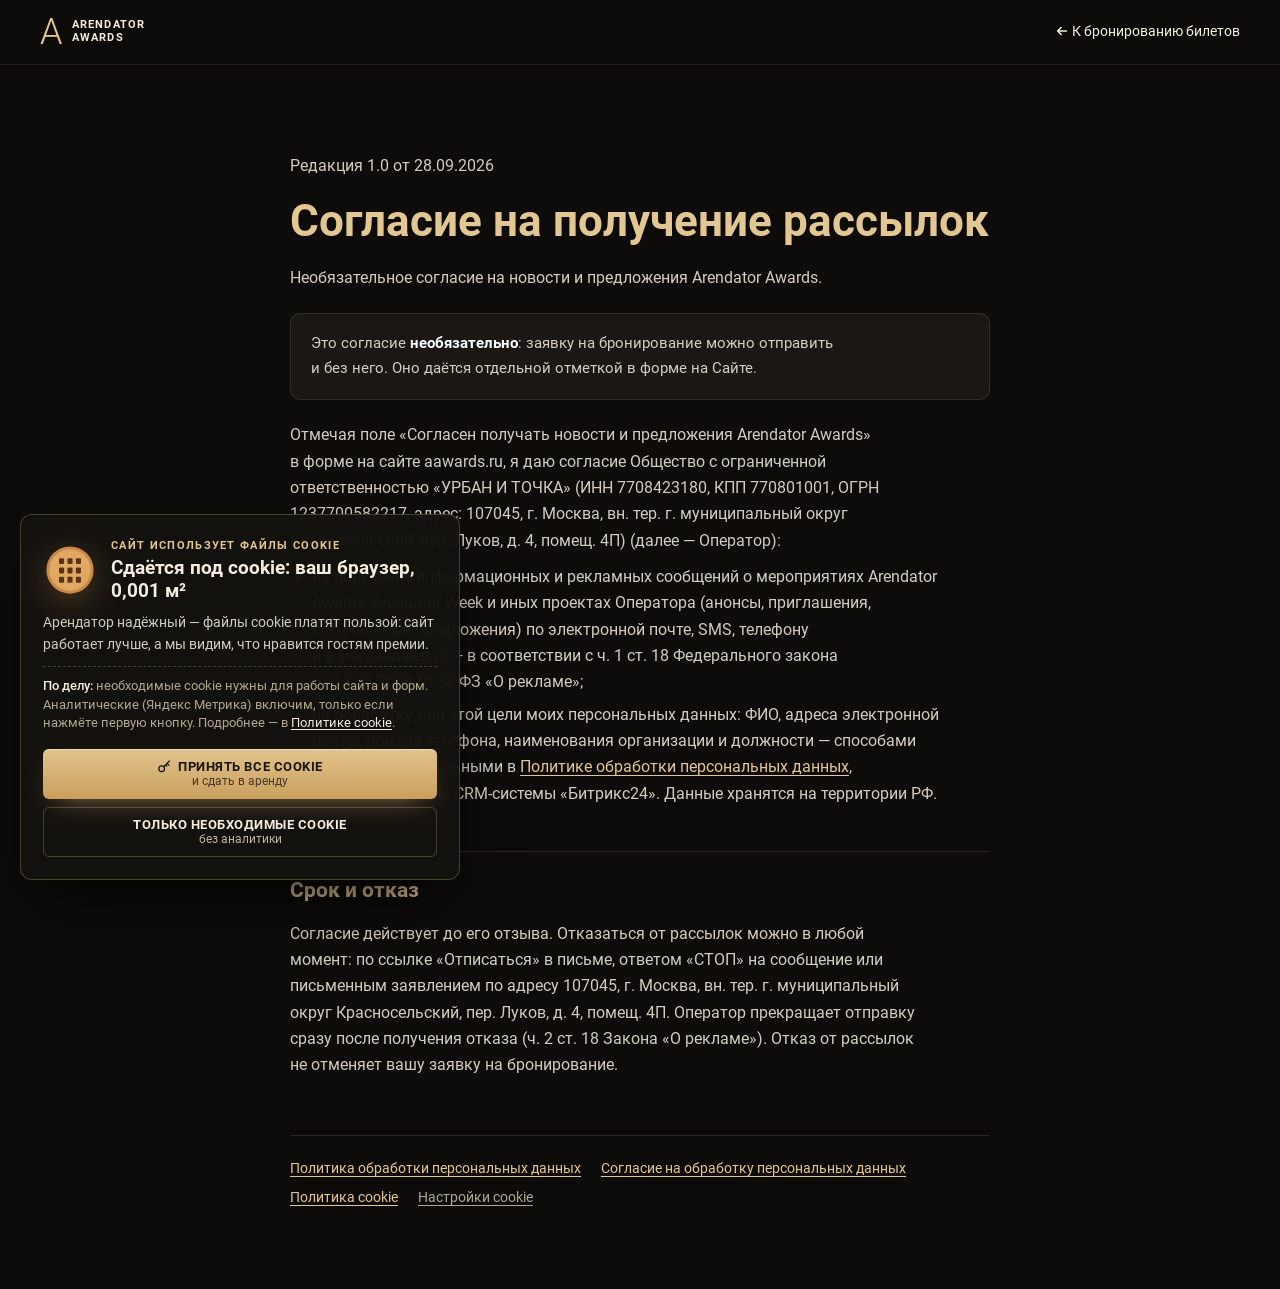
==== commit bf650970: "Use only the customer's Roboto font - Remove Playfair Display: headings, timer, logo mark now use Ro" ====
--- a/legal/consent-ads.html
+++ b/legal/consent-ads.html
@@ -13,7 +13,7 @@
   <header class="aa-doc-top">
     <div class="aa-container">
       <a class="aa-logo-mark" href="../index.html"><span class="aa-logo-mark__a" aria-hidden="true">A</span><span class="aa-logo-mark__t">Arendator<br>Awards</span></a>
-      <a class="aa-doc-back" href="../index.html">← К бронированию билетов</a>
+      <a class="aa-doc-back" href="../index.html"><svg class="aa-arr" viewBox="0 0 16 16" aria-hidden="true"><path d="M13 8H3M7 4 3 8l4 4"/></svg> К бронированию билетов</a>
     </div>
   </header>
 
--- a/assets/css/style.css
+++ b/assets/css/style.css
@@ -1,7 +1,8 @@
 /* ==========================================================================
    ARENDATOR AWARDS 2026 — лендинг бронирования билетов
-   Дизайн по макету: чёрный + золото, светлые кремовые секции, антиква в заголовках.
-   Шрифты: Roboto (текст, от заказчика) и Playfair Display (заголовки) — локально.
+   Дизайн по макету: чёрный + золото, светлые кремовые секции.
+   Шрифт — ТОЛЬКО Roboto из файла заказчика (assets/fonts/source/Roboto.rar), локально.
+   Другие шрифты не подключать.
    Все классы — с префиксом aa-, сбросы — внутри .aa (конфликтов с Bootstrap сайта нет).
    ========================================================================== */
 
@@ -11,12 +12,6 @@
 @font-face { font-family: 'Roboto'; font-style: normal; font-weight: 500; font-display: swap; src: url('../fonts/roboto-medium.woff2') format('woff2'); }
 @font-face { font-family: 'Roboto'; font-style: normal; font-weight: 600 700; font-display: swap; src: url('../fonts/roboto-bold.woff2') format('woff2'); }
 @font-face { font-family: 'Roboto'; font-style: normal; font-weight: 800 900; font-display: swap; src: url('../fonts/roboto-black.woff2') format('woff2'); }
-@font-face { font-family: 'Playfair Display'; font-style: normal; font-display: swap; font-weight: 400 900;
-  src: url('../fonts/playfair-display-cyrillic-wght-normal.woff2') format('woff2');
-  unicode-range: U+0301, U+0400-045F, U+0490-0491, U+04B0-04B1, U+2116; }
-@font-face { font-family: 'Playfair Display'; font-style: normal; font-display: swap; font-weight: 400 900;
-  src: url('../fonts/playfair-display-latin-wght-normal.woff2') format('woff2');
-  unicode-range: U+0000-00FF, U+0131, U+0152-0153, U+02BB-02BC, U+02C6, U+02DA, U+02DC, U+0304, U+0308, U+0329, U+2000-206F, U+20AC, U+2122, U+2191, U+2193, U+2212, U+2215, U+FEFF, U+FFFD; }
 
 /* ---------- токены ---------- */
 .aa {
@@ -50,8 +45,7 @@
   --section: clamp(64px, 8vw, 110px);
   --ease: cubic-bezier(.22, 1, .36, 1);
 
-  --serif: 'Playfair Display', 'Times New Roman', Georgia, serif;
-  --font: 'Roboto', system-ui, -apple-system, 'Segoe UI', Arial, sans-serif;
+  --font: 'Roboto', Arial, sans-serif;
 }
 
 /* ---------- база ---------- */
@@ -86,8 +80,8 @@
 }
 
 .aa-h2 {
-  font-family: var(--serif); font-weight: 700; text-transform: uppercase;
-  font-size: clamp(24px, 2.9vw, 38px); line-height: 1.18; letter-spacing: .01em; text-align: center; text-wrap: balance;
+  font-family: var(--font); font-weight: 700; text-transform: uppercase;
+  font-size: clamp(23px, 2.7vw, 36px); line-height: 1.2; letter-spacing: .04em; text-align: center; text-wrap: balance;
 }
 .aa-sub { text-align: center; color: var(--muted); max-width: 560px; margin: 14px auto 0; font-size: 15.5px; }
 .aa-head { margin-bottom: clamp(32px, 4vw, 52px); }
@@ -119,7 +113,7 @@
 
 /* ---------- логотип ---------- */
 .aa-logo-mark { display: inline-flex; align-items: center; gap: 10px; flex-shrink: 0; }
-.aa-logo-mark__a { font-family: var(--serif); font-size: 36px; line-height: 1; font-weight: 500; color: var(--gold-2); }
+.aa-logo-mark__a { font-family: var(--font); font-size: 36px; line-height: 1; font-weight: 300; color: var(--gold-2); }
 .aa-logo-mark__t { font-size: 11px; line-height: 1.15; font-weight: 700; letter-spacing: .1em; text-transform: uppercase; color: var(--text); }
 .aa-logo-mark img { height: 38px; width: auto; }
 .aa-logo-mark img ~ span { display: none; }
@@ -153,8 +147,8 @@
 .aa-hero__content { max-width: 640px; }
 .aa-hero__date { font-size: 14px; font-weight: 500; letter-spacing: .12em; text-transform: uppercase; color: var(--gold-2); }
 .aa-hero__title {
-  font-family: var(--serif); font-weight: 500; text-transform: uppercase;
-  font-size: clamp(40px, 6vw, 76px); line-height: 1.04; letter-spacing: .01em; margin-top: 18px; color: #EBD2A2;
+  font-family: var(--font); font-weight: 300; text-transform: uppercase;
+  font-size: clamp(38px, 5.6vw, 72px); line-height: 1.06; letter-spacing: .03em; margin-top: 18px; color: #EBD2A2;
 }
 @supports (-webkit-background-clip: text) or (background-clip: text) {
   .aa-hero__title { background: linear-gradient(180deg, #F3E0B8 0%, #CFA868 100%); -webkit-background-clip: text; background-clip: text; color: transparent; }
@@ -191,7 +185,7 @@
 .aa-stats { display: grid; grid-template-columns: auto auto 1fr; align-items: center; }
 .aa-stat { padding: 4px clamp(20px, 4vw, 56px) 4px 0; }
 .aa-stat + .aa-stat, .aa-stats__cats { border-left: 1px solid var(--line-2); padding-left: clamp(20px, 4vw, 56px); }
-.aa-stat b { display: block; font-family: var(--serif); font-size: clamp(38px, 4.6vw, 56px); font-weight: 500; line-height: 1; color: var(--gold-2); font-variant-numeric: tabular-nums; }
+.aa-stat b { display: block; font-family: var(--font); font-size: clamp(38px, 4.6vw, 56px); font-weight: 300; line-height: 1; color: var(--gold-2); font-variant-numeric: tabular-nums; }
 .aa-stat span { display: block; font-size: 14.5px; color: var(--muted); margin-top: 8px; line-height: 1.35; }
 .aa-stats__cats { font-size: 15.5px; line-height: 1.8; color: rgba(243, 236, 223, .85); }
 .aa-logos { display: flex; justify-content: space-between; align-items: center; flex-wrap: wrap; gap: 20px 28px; margin-top: 44px; padding-top: 30px; border-top: 1px solid var(--line); }
@@ -236,7 +230,7 @@
 .aa-plan__thin { fill: none; stroke: rgba(214, 184, 133, .28); stroke-width: 1; }
 .aa-plan__arrow { fill: none; stroke: var(--gold-2); stroke-width: 1.6; stroke-linecap: round; stroke-linejoin: round; }
 .aa-plan__zone { fill: rgba(243, 236, 223, .45); font-size: 12px; letter-spacing: .12em; }
-.aa-plan__big { fill: var(--gold-2); font-family: var(--serif); font-size: 22px; letter-spacing: .06em; }
+.aa-plan__big { fill: var(--gold-2); font-family: var(--font); font-size: 20px; font-weight: 500; letter-spacing: .12em; }
 .aa-plan__big--sm { font-size: 15px; font-family: var(--font); font-weight: 700; letter-spacing: .14em; }
 .aa-plan__stage-fill { fill: url(#aaStageGrad); stroke: rgba(227, 199, 146, .7); stroke-width: 1.4; }
 .aa-plan__stage { fill: #1B150C; font-size: 15px; font-weight: 700; letter-spacing: .24em; }
@@ -312,7 +306,7 @@
 .aa-plan-card:hover { transform: translateY(-4px); box-shadow: 0 30px 60px -34px rgba(60, 40, 10, .6); border-color: #D8C29C; }
 .aa-plan-card--featured { border-color: #CFB27C; box-shadow: 0 0 0 1px rgba(205, 166, 106, .5), 0 30px 60px -34px rgba(120, 80, 20, .6); }
 .aa-plan-card__tag { position: absolute; top: -13px; left: 26px; padding: 5px 12px; border-radius: 4px; font-size: 11px; font-weight: 700; letter-spacing: .1em; text-transform: uppercase; color: #FFF6E4; background: linear-gradient(180deg, #9C7A45, #7A5C30); }
-.aa-plan-card__name { font-family: var(--serif); font-size: 26px; font-weight: 700; text-transform: uppercase; letter-spacing: .02em; padding-bottom: 6px; border-bottom: 2px solid var(--gold); align-self: flex-start; }
+.aa-plan-card__name { font-family: var(--font); font-size: 26px; font-weight: 700; text-transform: uppercase; letter-spacing: .02em; padding-bottom: 6px; border-bottom: 2px solid var(--gold); align-self: flex-start; }
 .aa-plan-card__price { font-size: 30px; font-weight: 700; margin-top: 14px; font-variant-numeric: tabular-nums; }
 .aa-plan-card__price small { font-size: 15px; font-weight: 400; color: var(--ink-muted); }
 .aa-checks { display: flex; flex-direction: column; gap: 9px; margin: 22px 0 28px; flex: 1; }
@@ -324,7 +318,7 @@
 .aa-plans-extra { display: grid; grid-template-columns: repeat(2, minmax(0, 400px)); justify-content: center; gap: 28px; margin-top: 24px; }
 .aa-plan-mini { display: flex; align-items: center; gap: 18px; padding: 20px 22px; border-radius: var(--radius); background: rgba(255, 253, 249, .6); border: 1px solid #E6DAC6; }
 .aa-plan-mini__body { flex: 1; min-width: 0; }
-.aa-plan-mini__name { font-family: var(--serif); font-size: 18px; font-weight: 700; text-transform: uppercase; }
+.aa-plan-mini__name { font-family: var(--font); font-size: 18px; font-weight: 700; text-transform: uppercase; }
 .aa-plan-mini__meta { font-size: 13.5px; color: var(--ink-muted); margin-top: 2px; }
 .aa-plan-mini__price { font-weight: 700; font-size: 17px; white-space: nowrap; }
 
@@ -343,7 +337,7 @@
 .aa-table thead .is-vip { background: linear-gradient(180deg, rgba(205, 166, 106, .5), rgba(205, 166, 106, .22)); color: #FFF6E4; }
 .aa-table tr:last-child th, .aa-table tr:last-child td { border-bottom: 0; }
 .aa-table td { color: rgba(243, 236, 223, .9); }
-.aa-table .yes::before { content: "✓"; color: var(--gold-2); font-weight: 700; }
+.aa-table .yes::before { content: ""; display: inline-block; width: 12px; height: 7px; border: 2px solid var(--gold-2); border-top: 0; border-right: 0; transform: translateY(-3px) rotate(-45deg); }
 .aa-table .no { color: var(--dim); }
 .aa-table tr.is-price td { font-weight: 700; color: #fff; }
 .aa-compare__photo { position: relative; border-radius: var(--radius); overflow: hidden; min-height: 280px; }
@@ -395,7 +389,7 @@
 .aa-countdown__left .aa-h2 { color: #fff; margin-top: 10px; }
 .aa-timer { display: flex; justify-content: center; gap: 12px; margin-top: 22px; }
 .aa-timer__cell { width: clamp(70px, 8vw, 96px); padding: 14px 6px 10px; border-radius: 8px; border: 1px solid var(--line-2); background: rgba(13, 12, 10, .55); display: flex; flex-direction: column; align-items: center; }
-.aa-timer__num { font-family: var(--serif); font-size: clamp(30px, 3.4vw, 42px); line-height: 1; color: var(--gold-2); font-variant-numeric: tabular-nums; }
+.aa-timer__num { font-family: var(--font); font-weight: 300; font-size: clamp(30px, 3.4vw, 42px); line-height: 1; color: var(--gold-2); font-variant-numeric: tabular-nums; }
 .aa-timer__num.is-tick { animation: tick .5s var(--ease); }
 @keyframes tick { from { opacity: .3; transform: translateY(-4px); } to { opacity: 1; transform: none; } }
 .aa-timer__lbl { font-size: 11px; letter-spacing: .12em; text-transform: uppercase; color: var(--muted); margin-top: 8px; }
@@ -479,7 +473,7 @@
 .aa-rform__error { color: #B5463E; font-size: 14px; margin-bottom: 12px; }
 .aa-rform__fine { font-size: 12.5px; color: var(--ink-muted); text-align: center; margin-top: 10px; }
 .aa-rform__done { text-align: center; padding: 30px 10px; }
-.aa-rform__done h3 { font-family: var(--serif); font-size: 26px; margin-top: 18px; }
+.aa-rform__done h3 { font-family: var(--font); font-size: 26px; margin-top: 18px; }
 .aa-rform__done p { color: var(--ink-muted); margin: 8px 0 20px; }
 .aa-rform__check { width: 64px; height: 64px; margin: 0 auto; border-radius: 50%; background: var(--gold-grad); display: grid; place-items: center; }
 .aa-rform__check svg { width: 30px; height: 30px; fill: none; stroke: var(--on-gold); stroke-width: 2.4; stroke-linecap: round; stroke-linejoin: round; stroke-dasharray: 30; stroke-dashoffset: 30; }
@@ -537,7 +531,7 @@
 .aa-cookie.is-declined .aa-cookie__art { animation: cookieShrug .7s var(--ease); }
 @keyframes cookieShrug { 0%, 100% { transform: none; } 30% { transform: translateX(-4px) rotate(-6deg); } 60% { transform: translateX(4px) rotate(6deg); } }
 .aa-cookie__eyebrow { font-size: 11px; font-weight: 700; letter-spacing: .12em; text-transform: uppercase; color: var(--gold-2); margin-bottom: 3px; }
-.aa-cookie__title { font-family: var(--serif); font-size: 19px; font-weight: 700; line-height: 1.2; }
+.aa-cookie__title { font-family: var(--font); font-size: 19px; font-weight: 700; line-height: 1.2; }
 .aa-cookie__text { font-size: 14px; color: rgba(243, 236, 223, .85); line-height: 1.55; }
 .aa-cookie__plain { font-size: 12.5px; color: var(--muted); line-height: 1.5; margin-top: 10px; padding-top: 10px; border-top: 1px dashed var(--line-2); }
 .aa-cookie__plain b { color: var(--text); font-weight: 500; }
@@ -560,9 +554,9 @@
 .aa-doc-back:hover { color: var(--gold-2); }
 .aa-doc { max-width: 780px; margin: 0 auto; padding: clamp(40px, 7vw, 88px) var(--gutter) 80px; }
 .aa-doc__meta { font-size: 13px; color: var(--dim); margin-bottom: 18px; }
-.aa-doc h1 { font-family: var(--serif); font-size: clamp(28px, 4vw, 44px); line-height: 1.12; font-weight: 700; color: var(--gold-2); text-wrap: balance; }
+.aa-doc h1 { font-family: var(--font); font-size: clamp(28px, 4vw, 44px); line-height: 1.12; font-weight: 700; color: var(--gold-2); text-wrap: balance; }
 .aa-doc__lead { font-size: 17px; color: var(--muted); margin-top: 18px; line-height: 1.6; }
-.aa-doc h2 { font-family: var(--serif); font-size: 21px; font-weight: 700; margin: 44px 0 14px; padding-top: 22px; border-top: 1px solid var(--line); color: var(--gold-2); }
+.aa-doc h2 { font-family: var(--font); font-size: 21px; font-weight: 700; margin: 44px 0 14px; padding-top: 22px; border-top: 1px solid var(--line); color: var(--gold-2); }
 .aa-doc p, .aa-doc li { font-size: 15.5px; line-height: 1.7; color: rgba(243, 236, 223, .86); max-width: 70ch; }
 .aa-doc p + p { margin-top: 12px; }
 .aa-doc ul, .aa-doc ol { padding-left: 22px; margin: 10px 0; }
@@ -689,3 +683,36 @@
 .aa-light .aa-btn--outline { color: var(--gold-3); border-color: var(--gold-3); background: rgba(205, 166, 106, .08); }
 .aa-light .aa-btn--outline:hover { background: var(--gold-grad); color: var(--on-gold); border-color: transparent; }
 .aa-plan-mini .aa-btn { flex-shrink: 0; }
+
+/* ---------- схема горизонтально (компьютер, планшет) ---------- */
+.aa-seat { grid-template-columns: minmax(0, 1fr) 290px; }
+.aa-seat__viewport.is-h { height: auto; aspect-ratio: 1100 / 652; }
+.aa-plan.is-h { width: calc(100% * var(--z)); height: auto; transition: width .5s var(--ease); }
+.aa-plan.is-h .aa-plan__only-v { display: none; }
+.aa-plan.is-h .aa-plan__cap text { font-size: 8.6px; }
+@media (max-width: 1100px) { .aa-seat { grid-template-columns: 1fr; } .aa-seat__side { position: static; display: grid; grid-template-columns: 1fr 1fr; align-items: start; } }
+@media (max-width: 720px) { .aa-seat__side { display: flex; } }
+
+/* ---------- форматы участия: слайдер карточек в полный рост ---------- */
+.aa-plans {
+  display: flex; gap: 24px; overflow-x: auto; scroll-snap-type: x mandatory; scrollbar-width: none;
+  padding: 18px 4px 36px; margin: -18px -4px -36px; justify-content: flex-start;
+}
+.aa-plans::-webkit-scrollbar { display: none; }
+.aa-plans .aa-plan-card { flex: 0 0 calc((100% - 48px) / 3); scroll-snap-align: start; }
+.aa-plans .aa-plan-card:hover { transform: none; }
+.aa-plan-card__zone { display: flex; align-items: center; gap: 8px; margin-top: 6px; font-size: 13.5px; color: var(--ink-muted); }
+.aa-plan-card__zone i { width: 10px; height: 10px; border-radius: 50%; background: var(--c); box-shadow: 0 0 0 1px rgba(0, 0, 0, .18); flex-shrink: 0; }
+.aa-packages .aa-slider-nav { margin-top: 28px; }
+.aa-light .aa-slider-nav button { border-color: rgba(168, 132, 75, .5); color: var(--gold-3); }
+.aa-light .aa-slider-nav button:hover { background: var(--gold-grad); color: var(--on-gold); }
+@media (max-width: 960px) { .aa-plans .aa-plan-card { flex-basis: calc((100% - 24px) / 2); } }
+@media (max-width: 720px) { .aa-plans { gap: 14px; } .aa-plans .aa-plan-card { flex-basis: 86%; padding: 28px 22px 24px; } }
+.aa-plans { padding: 18px 28px 44px; margin: -18px -28px -44px; scroll-padding-inline: 28px; }
+.aa-plans .aa-plan-card { box-shadow: 0 18px 36px -30px rgba(60, 40, 10, .45); }
+.aa-plans .aa-plan-card--featured { box-shadow: 0 0 0 1px rgba(205, 166, 106, .5), 0 18px 36px -28px rgba(120, 80, 20, .5); }
+@media (max-width: 720px) { .aa-plans { padding: 18px 16px 36px; margin: -18px -16px -36px; scroll-padding-inline: 16px; } }
+
+/* ---------- значки-стрелки (вместо символов ← → ↓, которых нет в Roboto) ---------- */
+.aa-arr { display: inline-block; width: 1em; height: 1em; vertical-align: -.14em; fill: none; stroke: currentColor; stroke-width: 1.8; stroke-linecap: round; stroke-linejoin: round; }
+.aa-cookie__key svg { width: 15px; height: 15px; display: block; fill: none; stroke: currentColor; stroke-width: 2; stroke-linecap: round; stroke-linejoin: round; }
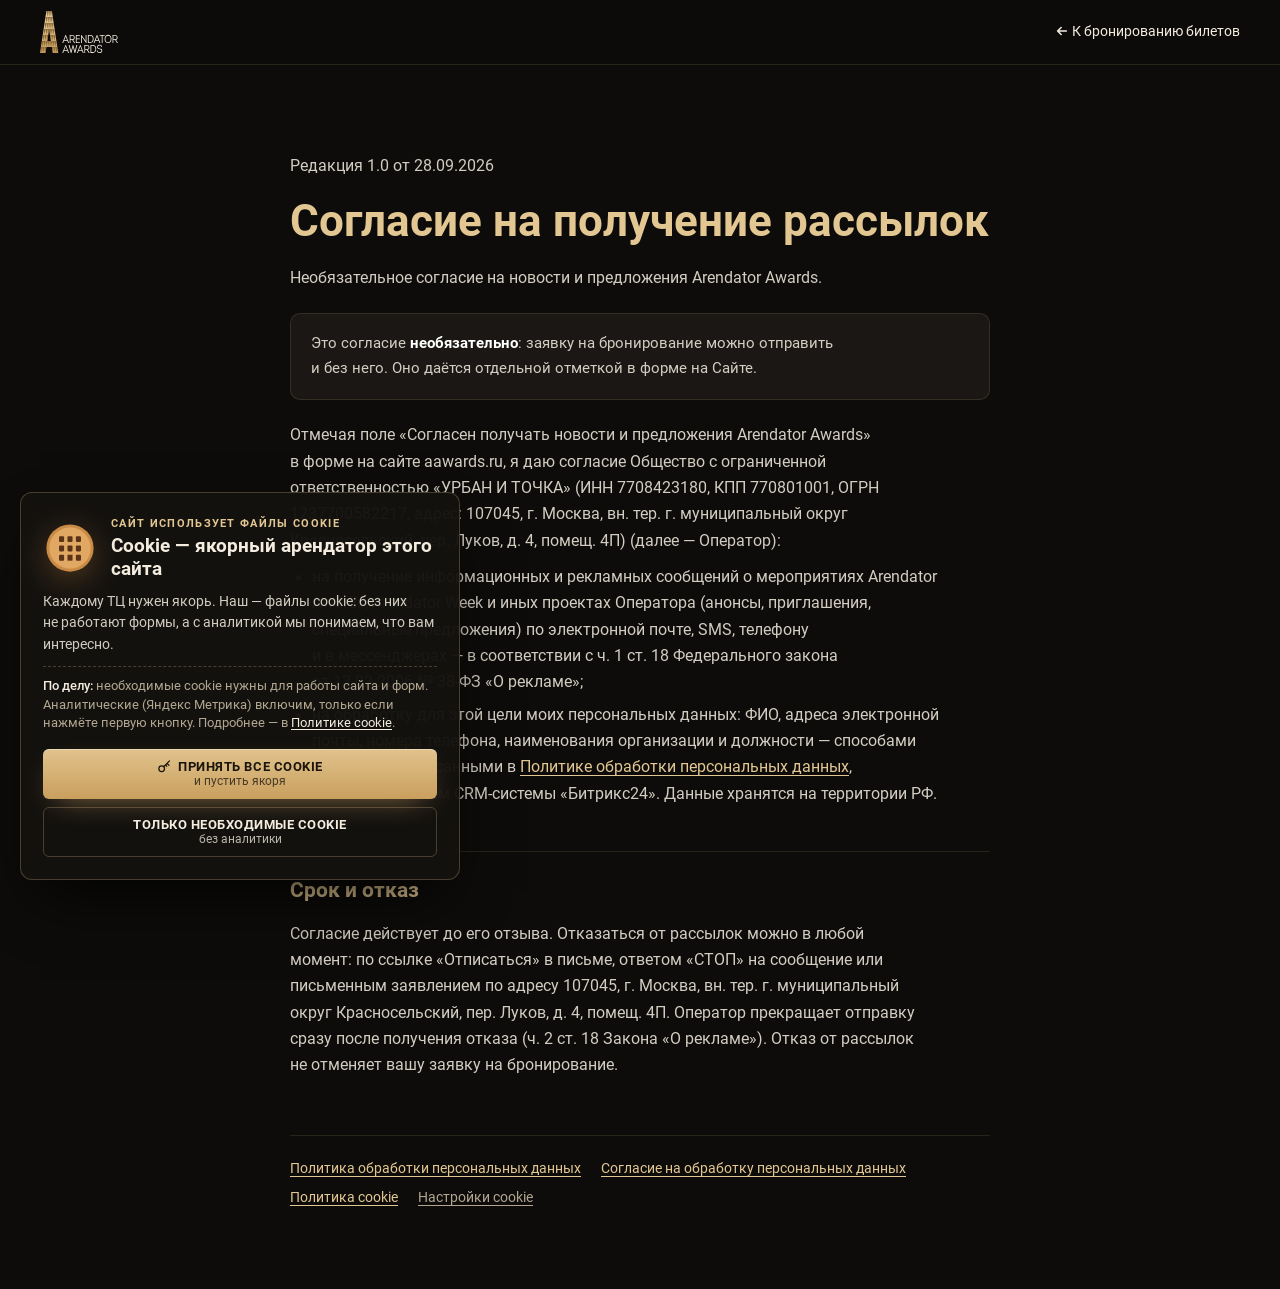
==== commit 0c979894: "Use the award logo on a transparent background - assets/img/logo.svg: customer's logo recoloured for" ====
--- a/legal/consent-ads.html
+++ b/legal/consent-ads.html
@@ -12,7 +12,7 @@
 <div class="aa">
   <header class="aa-doc-top">
     <div class="aa-container">
-      <a class="aa-logo-mark" href="../index.html"><span class="aa-logo-mark__a" aria-hidden="true">A</span><span class="aa-logo-mark__t">Arendator<br>Awards</span></a>
+      <a class="aa-logo-mark" href="../index.html"><img src="../assets/img/logo.svg" alt="Arendator Awards" width="78" height="42"></a>
       <a class="aa-doc-back" href="../index.html"><svg class="aa-arr" viewBox="0 0 16 16" aria-hidden="true"><path d="M13 8H3M7 4 3 8l4 4"/></svg> К бронированию билетов</a>
     </div>
   </header>
--- a/assets/css/style.css
+++ b/assets/css/style.css
@@ -404,15 +404,8 @@
 .aa-seatsbox__text { font-size: 14.5px; color: rgba(243, 236, 223, .85); margin: 10px 0 18px; }
 
 /* ==========================================================================
-   11 · ОФОРМЛЕНИЕ БИЛЕТА (бронирование → Битрикс24)
-   ========================================================================== */
-.aa-order__head { display: flex; align-items: center; justify-content: space-between; gap: 24px 40px; flex-wrap: wrap; margin-bottom: 28px; }
-.aa-order__head .aa-h2 { text-align: left; }
-.aa-steps { display: flex; align-items: center; gap: 12px; flex: 1; max-width: 640px; justify-content: flex-end; }
-.aa-steps li { display: flex; align-items: center; gap: 10px; font-size: 14.5px; color: var(--ink-2); white-space: nowrap; }
-.aa-steps li + li::before { content: ""; width: clamp(24px, 6vw, 90px); height: 1px; background: rgba(168, 132, 75, .5); margin-right: 2px; }
-.aa-steps b { width: 30px; height: 30px; border-radius: 50%; display: grid; place-items: center; font-size: 13px; border: 1.5px solid var(--gold-3); color: var(--gold-3); }
-.aa-steps li.is-on b { background: #3A2E1C; border-color: #3A2E1C; color: #F5E7CB; }
+   ФОРМА БРОНИРОВАНИЯ (во всплывающем окне n-popup; бронирование → Битрикс24)
+   ========================================================================== */
 
 .aa-order__grid { display: grid; grid-template-columns: minmax(0, 360px) minmax(0, 1fr); gap: 20px; align-items: start; }
 .aa-box { border-radius: var(--radius); background: var(--cream-2); border: 1px solid #E6DAC6; padding: 24px; box-shadow: 0 20px 44px -36px rgba(60, 40, 10, .5); }
@@ -647,7 +640,6 @@
   .aa-gallery__grid { grid-auto-rows: 44vw; gap: 8px; }
   .aa-review { flex-basis: 88%; }
   .aa-timer { gap: 8px; }
-  .aa-steps { display: none; }
   .aa-rform__grid { grid-template-columns: 1fr; }
   .aa-sticky__name, .aa-sticky .aa-logo-mark__t { display: none; }
   .aa-sticky__inner { height: 64px; gap: 12px; }
@@ -716,3 +708,64 @@
 /* ---------- значки-стрелки (вместо символов ← → ↓, которых нет в Roboto) ---------- */
 .aa-arr { display: inline-block; width: 1em; height: 1em; vertical-align: -.14em; fill: none; stroke: currentColor; stroke-width: 1.8; stroke-linecap: round; stroke-linejoin: round; }
 .aa-cookie__key svg { width: 15px; height: 15px; display: block; fill: none; stroke: currentColor; stroke-width: 2; stroke-linecap: round; stroke-linejoin: round; }
+
+/* ==========================================================================
+   ВСПЛЫВАЮЩИЕ ОКНА n-popup — классы и поведение как в вёрстке legacy
+   (legacy/tickets/includes/popup/*.blade.php): окно .n-popup, открыто — .active.
+   Оформление — под макет лендинга. Правила ограничены .aa, стили сайта не задевают.
+   ========================================================================== */
+.aa .n-popup {
+  position: fixed; inset: 0; z-index: 200; display: flex; align-items: center; justify-content: center;
+  padding: 24px 16px; background: rgba(8, 7, 6, .74); backdrop-filter: blur(6px); -webkit-backdrop-filter: blur(6px);
+  opacity: 0; visibility: hidden; transition: opacity .4s var(--ease), visibility 0s linear .4s;
+}
+.aa .n-popup.active { opacity: 1; visibility: visible; transition: opacity .4s var(--ease), visibility 0s; }
+.aa .n-popup__container {
+  position: relative; width: min(980px, 100%); max-height: calc(100vh - 48px); max-height: calc(100dvh - 48px); overflow-y: auto; overscroll-behavior: contain;
+  border-radius: 14px; background: var(--cream); color: var(--ink); padding: 34px 32px 30px;
+  box-shadow: 0 40px 80px -30px rgba(0, 0, 0, .8);
+  transform: translateY(24px) scale(.98); transition: transform .55s var(--ease);
+}
+.aa .n-popup.active .n-popup__container { transform: none; }
+.aa .n-popup__close {
+  position: absolute; top: 14px; right: 14px; z-index: 3; width: 44px; height: 44px; border-radius: 50%;
+  display: grid; place-items: center; color: var(--ink-muted); transition: background .3s, color .3s, transform .4s var(--ease);
+}
+.aa .n-popup__close:hover { background: rgba(0, 0, 0, .06); color: var(--ink); transform: rotate(90deg); }
+.aa .n-popup__close svg { width: 17px; height: 17px; }
+.aa .n-popup__top { margin-bottom: 20px; padding-right: 48px; }
+.aa .n-popup__title { font-size: clamp(22px, 2.4vw, 28px); font-weight: 700; letter-spacing: .03em; text-transform: uppercase; line-height: 1.2; }
+.aa .n-popup__loader { display: none; position: absolute; inset: 0; z-index: 2; align-items: center; justify-content: center; background: rgba(243, 237, 227, .85); border-radius: inherit; }
+.aa .n-popup__loader.active { display: flex; }
+.aa .cssload-spinner { width: 38px; height: 38px; border-radius: 50%; border: 2px solid rgba(168, 132, 75, .25); border-top-color: var(--gold-3); animation: aaSpin .9s linear infinite; }
+@keyframes aaSpin { to { transform: rotate(360deg); } }
+.aa .n-popup .aa-order__grid { grid-template-columns: minmax(0, 330px) minmax(0, 1fr); }
+.aa .n-popup .aa-box { box-shadow: none; }
+.aa .n-popup .aa-rform__done { padding: 24px 0 8px; }
+.aa .n-popup .aa-rform__done .aa-btn { margin: 6px 4px 0; }
+.aa .n-popup [data-popup-remote] { min-height: 160px; }
+body._noscroll, html.aa-popup-open body { overflow: hidden; }
+html.aa-popup-open .aa-sticky, html.aa-popup-open .aa-seatbar { transform: translateY(200%) !important; }
+@media (max-width: 960px) { .aa .n-popup .aa-order__grid { grid-template-columns: 1fr; } }
+@media (max-width: 720px) {
+  .aa .n-popup { padding: 0; align-items: flex-end; }
+  .aa .n-popup__container { max-height: 94vh; max-height: 94dvh; border-radius: 16px 16px 0 0; padding: 26px 16px 22px; transform: translateY(40px); }
+}
+
+/* подсветка карточки формата, к которой привела ссылка заказа */
+.aa-plan-card.is-flash { animation: planFlash 1.6s var(--ease); }
+@keyframes planFlash { 0%, 100% { box-shadow: 0 18px 36px -30px rgba(60, 40, 10, .45); } 30% { box-shadow: 0 0 0 3px rgba(205, 166, 106, .75), 0 24px 50px -28px rgba(120, 80, 20, .6); } }
+
+/* ---------- логотип премии (assets/img/logo.svg — версия для тёмного фона) ---------- */
+.aa-logo-mark img { height: 46px; width: auto; }
+.aa-footer .aa-logo-mark img { height: 52px; }
+.aa-doc-top .aa-logo-mark img { height: 42px; }
+.aa-logo-mark--a img { height: 40px; }
+.aa-hero__logo {
+  position: absolute; z-index: 0; right: max(var(--gutter), calc((100vw - var(--container)) / 2)); top: 50%;
+  width: clamp(260px, 26vw, 400px); height: auto; transform: translateY(-50%);
+  filter: drop-shadow(0 20px 40px rgba(0, 0, 0, .55)); opacity: 0; animation: heroLogo 1.6s var(--ease) .4s forwards; pointer-events: none;
+}
+@keyframes heroLogo { from { opacity: 0; transform: translateY(calc(-50% + 16px)); } to { opacity: 1; transform: translateY(-50%); } }
+@media (max-width: 1100px) { .aa-hero__logo { display: none; } }
+@media (max-width: 720px) { .aa-logo-mark img { height: 38px; } }
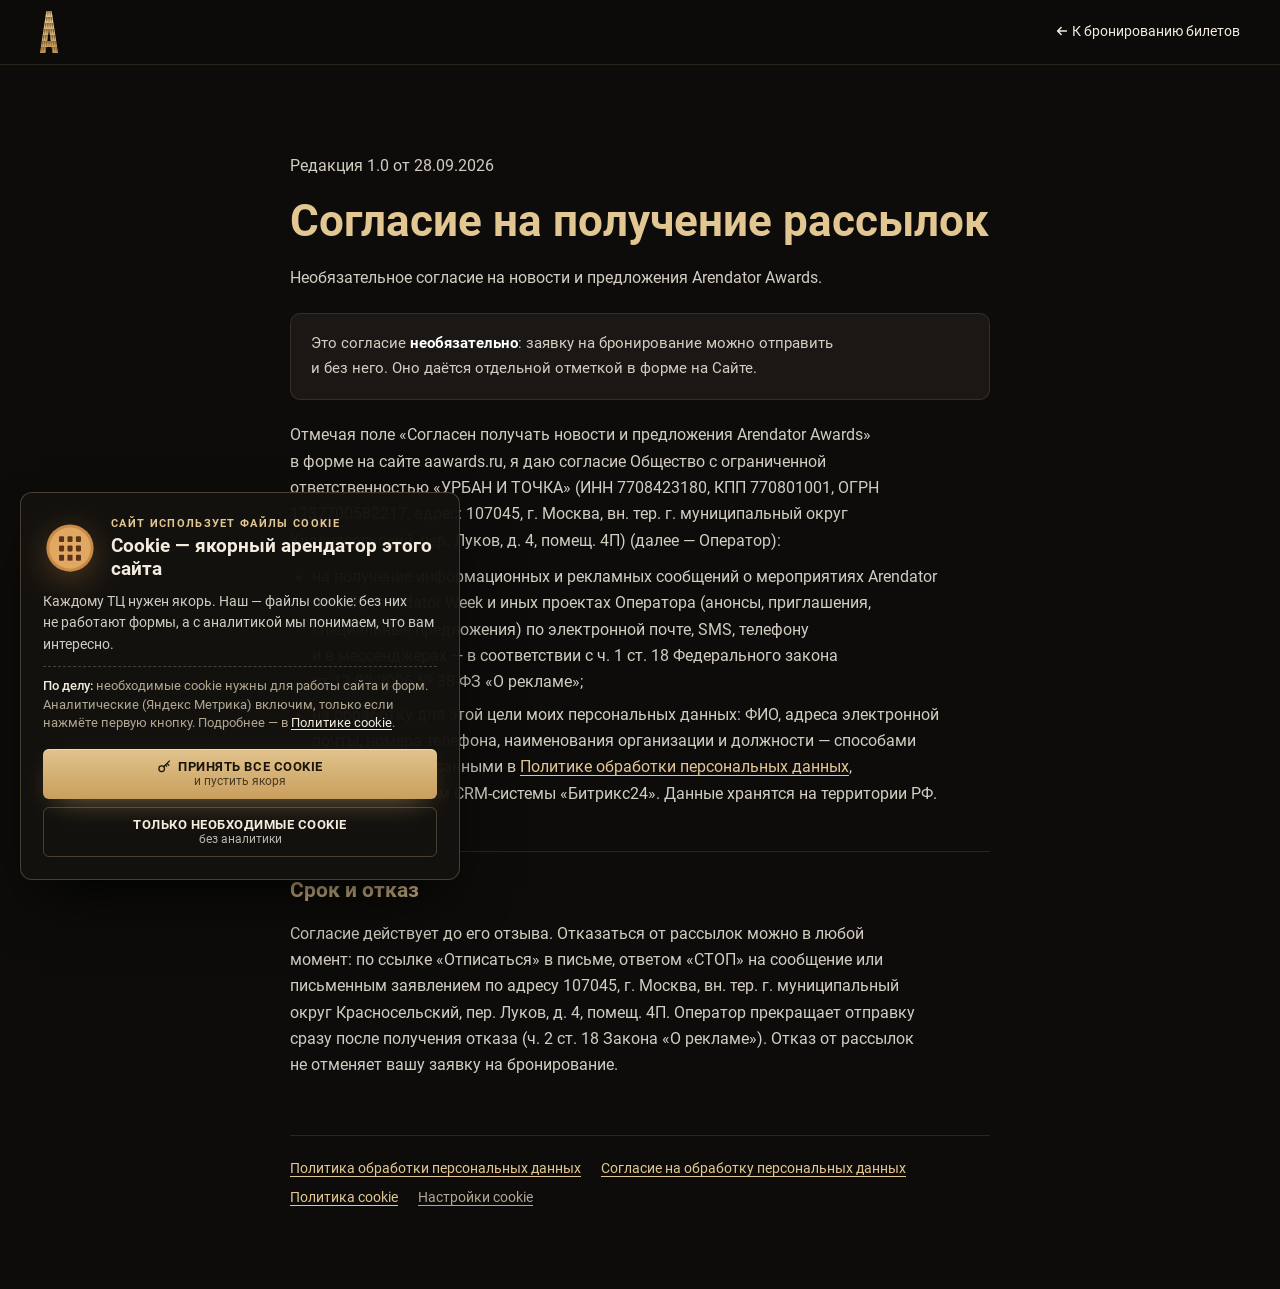
==== commit bcef197d: "Use only the "A" mark of the logo across the site Co-Authored-By: Claude Opus 5.5 <noreply@anthropic" ====
--- a/legal/consent-ads.html
+++ b/legal/consent-ads.html
@@ -12,7 +12,7 @@
 <div class="aa">
   <header class="aa-doc-top">
     <div class="aa-container">
-      <a class="aa-logo-mark" href="../index.html"><img src="../assets/img/logo.svg" alt="Arendator Awards" width="78" height="42"></a>
+      <a class="aa-logo-mark" href="../index.html"><img src="../assets/img/logo-mark.svg" alt="Arendator Awards" width="18" height="42"></a>
       <a class="aa-doc-back" href="../index.html"><svg class="aa-arr" viewBox="0 0 16 16" aria-hidden="true"><path d="M13 8H3M7 4 3 8l4 4"/></svg> К бронированию билетов</a>
     </div>
   </header>
--- a/assets/css/style.css
+++ b/assets/css/style.css
@@ -756,14 +756,14 @@
 .aa-plan-card.is-flash { animation: planFlash 1.6s var(--ease); }
 @keyframes planFlash { 0%, 100% { box-shadow: 0 18px 36px -30px rgba(60, 40, 10, .45); } 30% { box-shadow: 0 0 0 3px rgba(205, 166, 106, .75), 0 24px 50px -28px rgba(120, 80, 20, .6); } }
 
-/* ---------- логотип премии (assets/img/logo.svg — версия для тёмного фона) ---------- */
+/* ---------- логотип премии: только знак «A» (assets/img/logo-mark.svg — версия для тёмного фона) ---------- */
 .aa-logo-mark img { height: 46px; width: auto; }
 .aa-footer .aa-logo-mark img { height: 52px; }
 .aa-doc-top .aa-logo-mark img { height: 42px; }
 .aa-logo-mark--a img { height: 40px; }
 .aa-hero__logo {
   position: absolute; z-index: 0; right: max(var(--gutter), calc((100vw - var(--container)) / 2)); top: 50%;
-  width: clamp(260px, 26vw, 400px); height: auto; transform: translateY(-50%);
+  width: auto; height: clamp(240px, 36vh, 340px); transform: translateY(-50%);
   filter: drop-shadow(0 20px 40px rgba(0, 0, 0, .55)); opacity: 0; animation: heroLogo 1.6s var(--ease) .4s forwards; pointer-events: none;
 }
 @keyframes heroLogo { from { opacity: 0; transform: translateY(calc(-50% + 16px)); } to { opacity: 1; transform: translateY(-50%); } }
